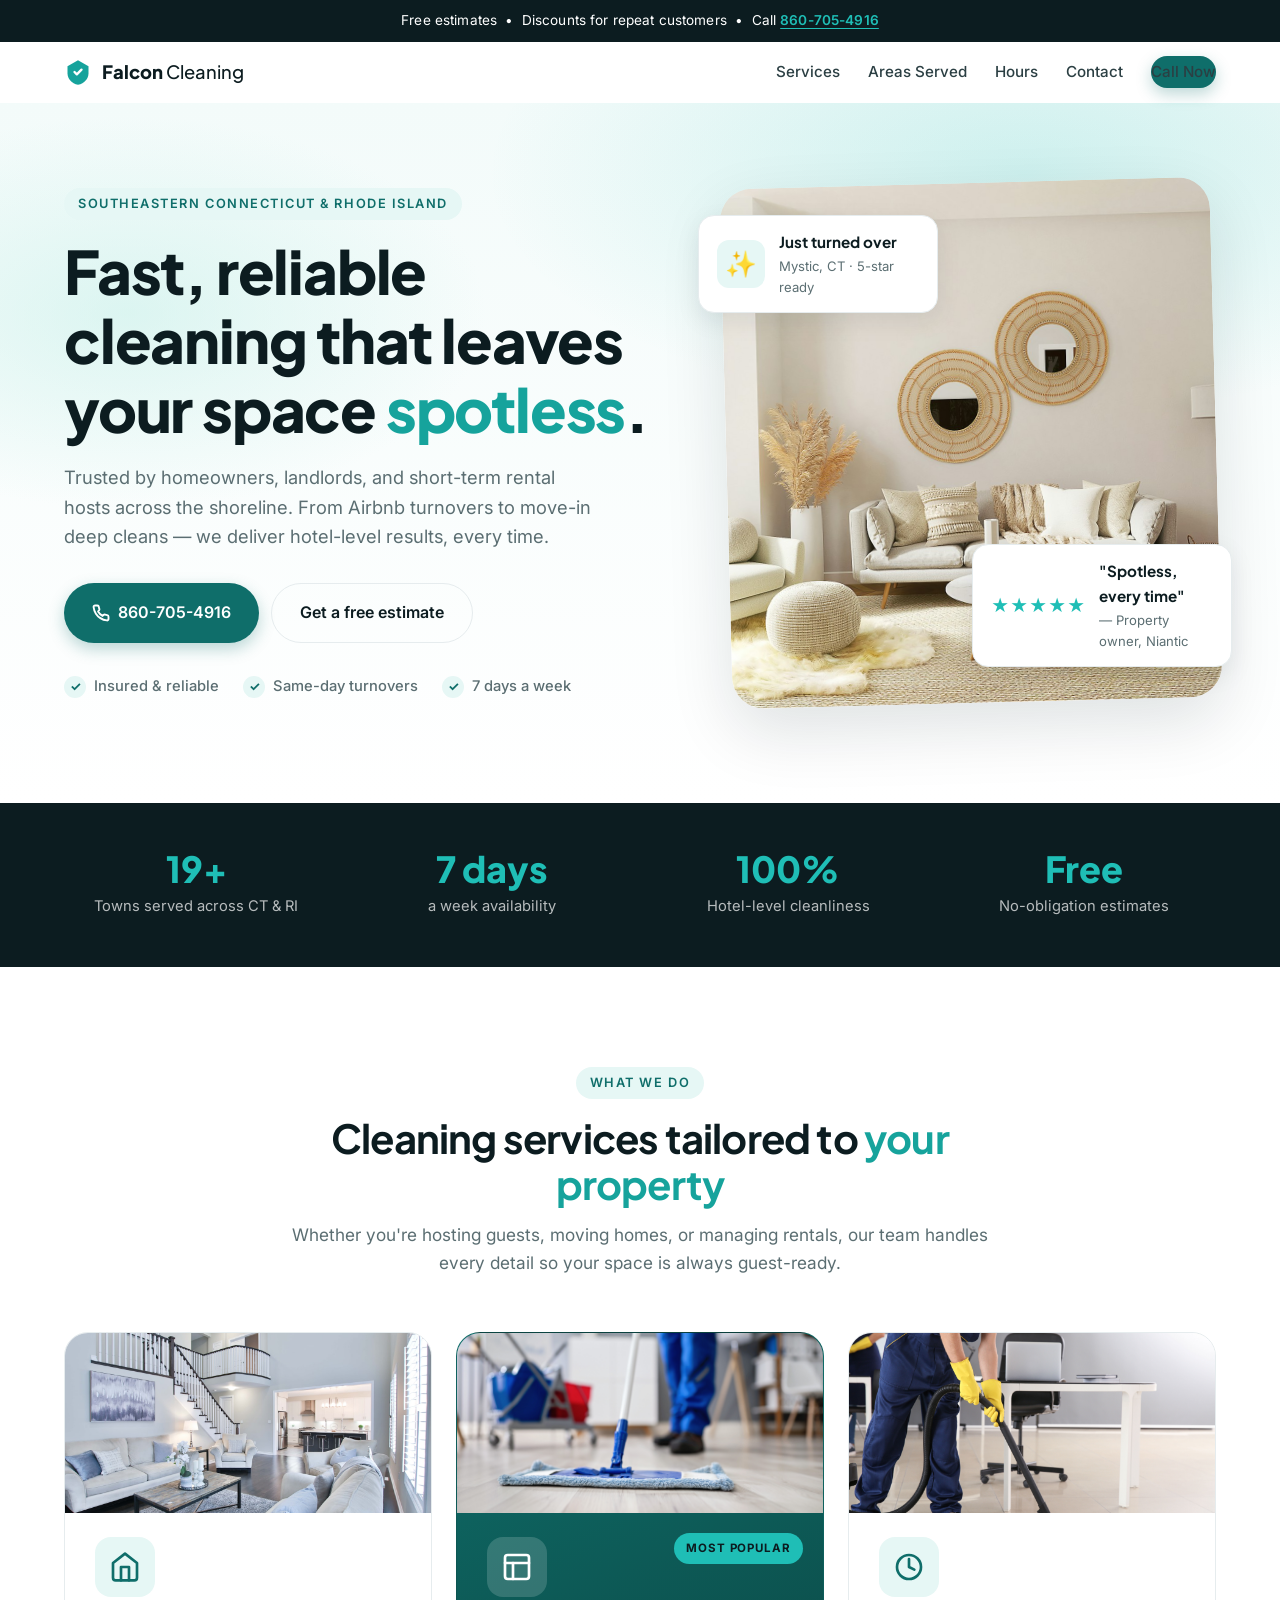
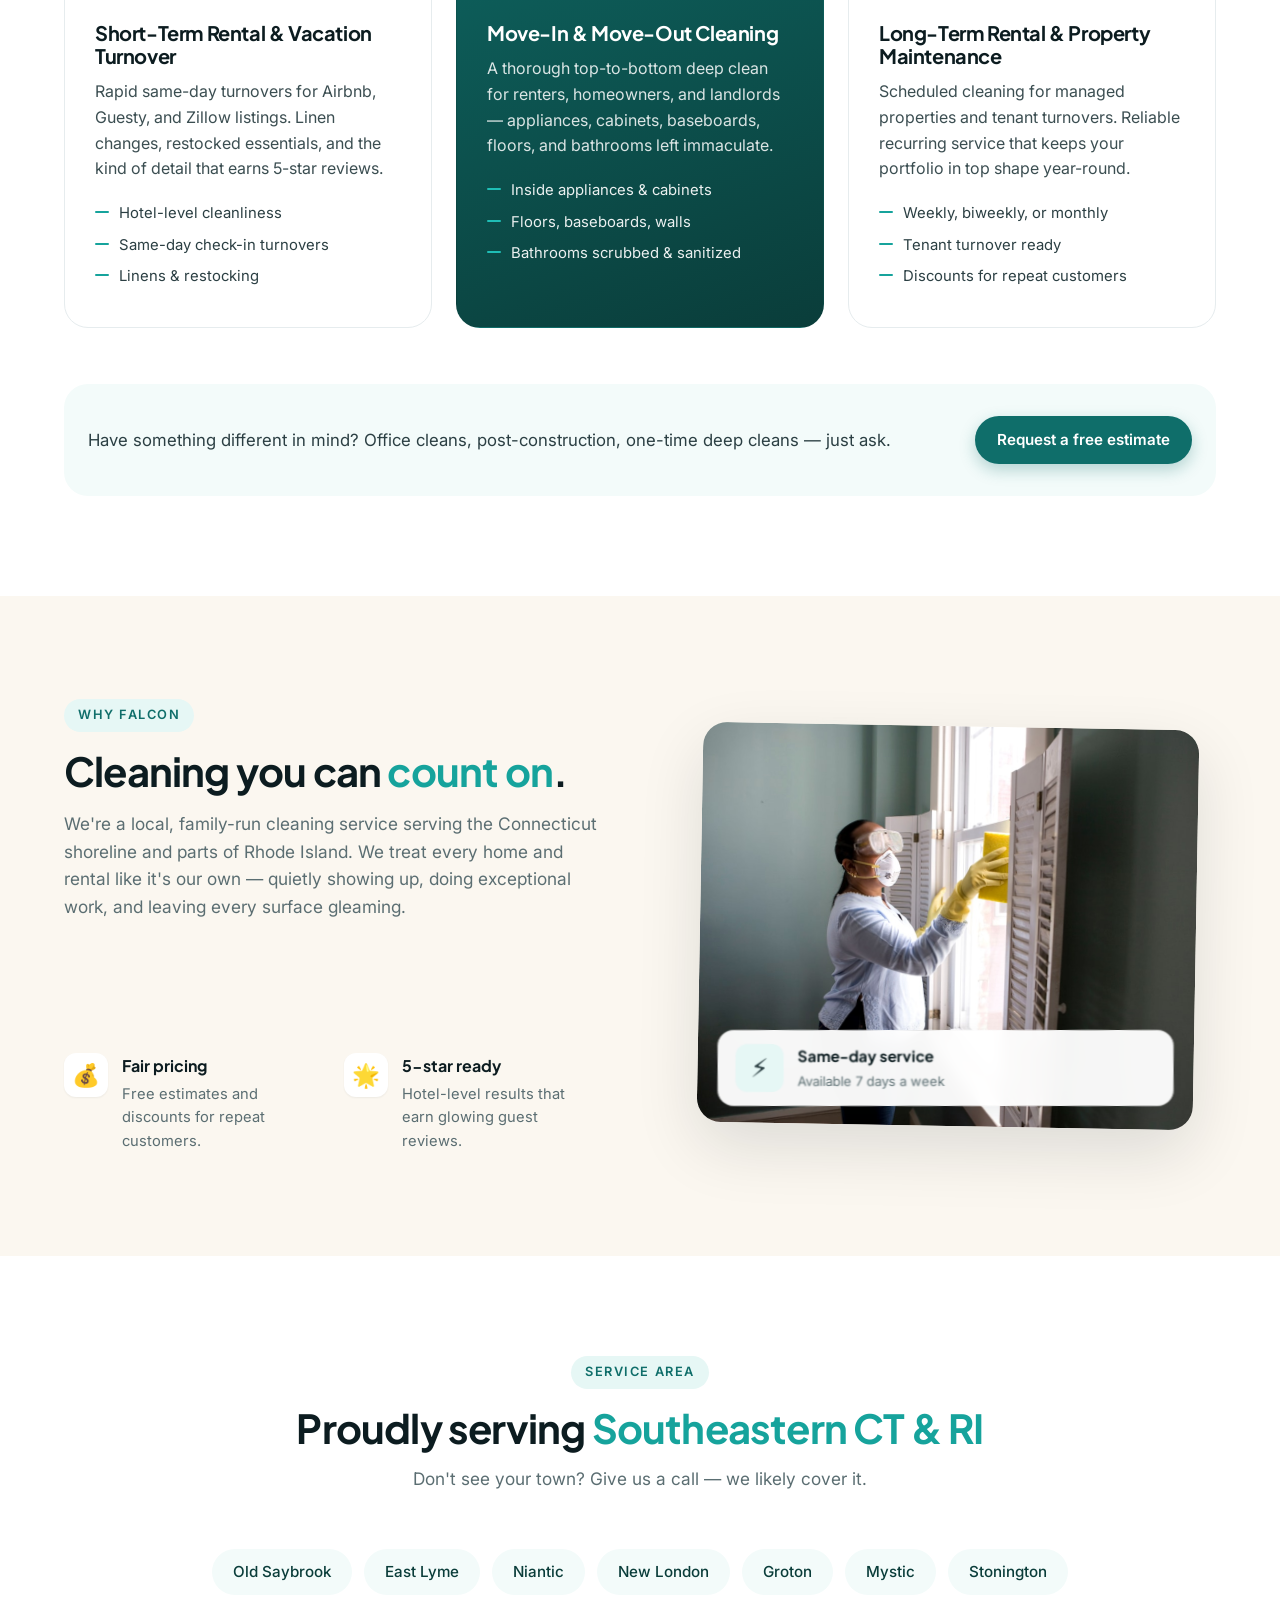
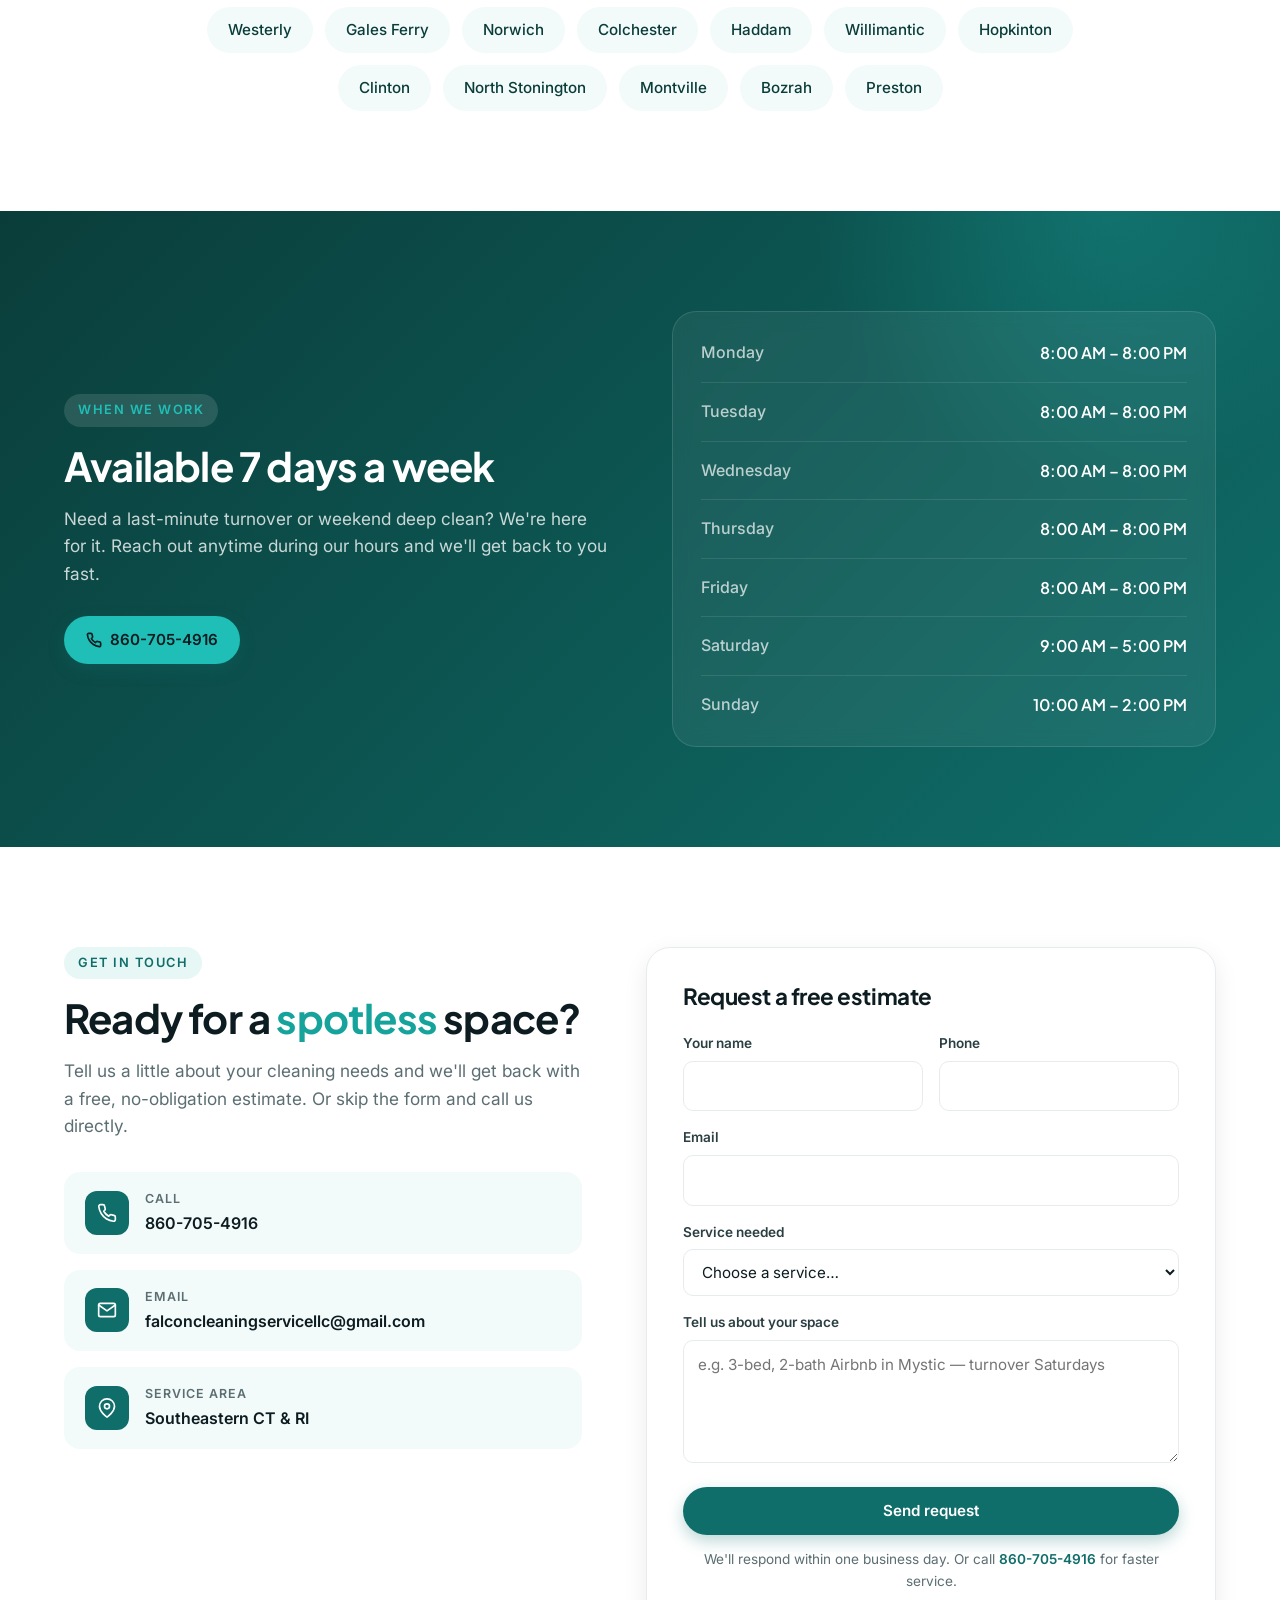
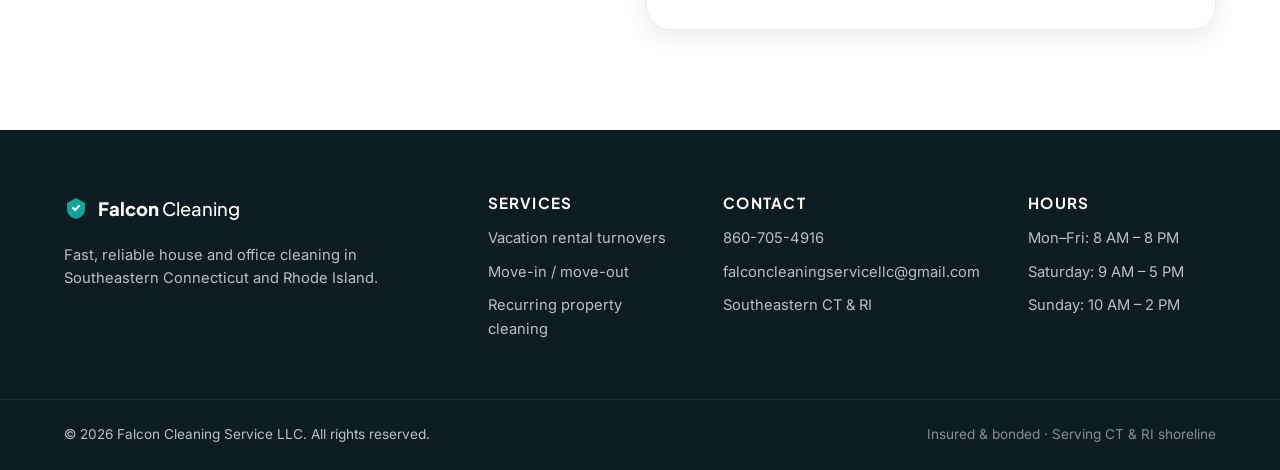
==== index.html @ 6d6711d1 "Initial commit: Falcon Cleaning Service marketing site - Modern responsive design built with HTML/CS" ====
<!DOCTYPE html>
<html lang="en">
<head>
  <meta charset="UTF-8" />
  <meta name="viewport" content="width=device-width, initial-scale=1.0" />
  <title>Falcon Cleaning Service LLC | House & Office Cleaning in Southeastern CT</title>
  <meta name="description" content="Fast, reliable house and office cleaning in Southeastern Connecticut. Specializing in Airbnb turnovers, move-in/out cleaning, and long-term property maintenance. Free estimates. Call 860-705-4916." />
  <link rel="preconnect" href="https://fonts.googleapis.com" />
  <link rel="preconnect" href="https://fonts.gstatic.com" crossorigin />
  <link href="https://fonts.googleapis.com/css2?family=Plus+Jakarta+Sans:wght@400;500;600;700;800&family=Inter:wght@400;500;600&display=swap" rel="stylesheet" />
  <link rel="stylesheet" href="styles.css" />
</head>
<body>
  <!-- Top announcement bar -->
  <div class="announcement">
    <span>Free estimates &nbsp;•&nbsp; Discounts for repeat customers &nbsp;•&nbsp; Call <a href="tel:8607054916">860-705-4916</a></span>
  </div>

  <!-- Header / Nav -->
  <header class="site-header" id="header">
    <div class="container nav-wrap">
      <a href="#home" class="logo" aria-label="Falcon Cleaning Service home">
        <span class="logo-mark" aria-hidden="true">
          <svg width="28" height="28" viewBox="0 0 24 24" fill="none" xmlns="http://www.w3.org/2000/svg">
            <path d="M12 2L3 7v6c0 5 3.5 8.5 9 10 5.5-1.5 9-5 9-10V7l-9-5z" fill="currentColor"/>
            <path d="M9 12l2 2 4-4" stroke="white" stroke-width="2" stroke-linecap="round" stroke-linejoin="round"/>
          </svg>
        </span>
        <span class="logo-text">
          <strong>Falcon</strong> Cleaning
        </span>
      </a>

      <nav class="nav" id="nav">
        <a href="#services">Services</a>
        <a href="#areas">Areas Served</a>
        <a href="#hours">Hours</a>
        <a href="#contact">Contact</a>
        <a href="tel:8607054916" class="btn btn-primary nav-cta">Call Now</a>
      </nav>

      <button class="menu-toggle" id="menuToggle" aria-label="Toggle menu" aria-expanded="false">
        <span></span><span></span><span></span>
      </button>
    </div>
  </header>

  <!-- Hero -->
  <section class="hero" id="home">
    <div class="hero-bg" aria-hidden="true"></div>
    <div class="container hero-inner">
      <div class="hero-text">
        <span class="eyebrow">Southeastern Connecticut &amp; Rhode Island</span>
        <h1>Fast, reliable cleaning that leaves your space <span class="accent">spotless</span>.</h1>
        <p class="lede">
          Trusted by homeowners, landlords, and short-term rental hosts across the shoreline. From Airbnb turnovers to move-in deep cleans — we deliver hotel-level results, every time.
        </p>
        <div class="hero-cta">
          <a href="tel:8607054916" class="btn btn-primary btn-lg">
            <svg width="18" height="18" viewBox="0 0 24 24" fill="none" stroke="currentColor" stroke-width="2.5" stroke-linecap="round" stroke-linejoin="round"><path d="M22 16.92v3a2 2 0 01-2.18 2 19.79 19.79 0 01-8.63-3.07 19.5 19.5 0 01-6-6 19.79 19.79 0 01-3.07-8.67A2 2 0 014.11 2h3a2 2 0 012 1.72 12.84 12.84 0 00.7 2.81 2 2 0 01-.45 2.11L8.09 9.91a16 16 0 006 6l1.27-1.27a2 2 0 012.11-.45 12.84 12.84 0 002.81.7A2 2 0 0122 16.92z"/></svg>
            860-705-4916
          </a>
          <a href="#contact" class="btn btn-ghost btn-lg">Get a free estimate</a>
        </div>

        <ul class="trust-list">
          <li><span class="check" aria-hidden="true">✓</span> Insured &amp; reliable</li>
          <li><span class="check" aria-hidden="true">✓</span> Same-day turnovers</li>
          <li><span class="check" aria-hidden="true">✓</span> 7 days a week</li>
        </ul>
      </div>

      <div class="hero-visual">
        <div class="hero-photo">
          <img src="images/hero-bedroom.jpg" alt="Beautifully clean modern living room" loading="eager" />
        </div>
        <div class="hero-card hero-card-floating">
          <div class="hc-icon">✨</div>
          <div class="hc-text">
            <strong>Just turned over</strong>
            <span>Mystic, CT · 5-star ready</span>
          </div>
        </div>
        <div class="hero-card hero-card-floating-2">
          <div class="hc-stars">★★★★★</div>
          <div class="hc-text">
            <strong>"Spotless, every time"</strong>
            <span>— Property owner, Niantic</span>
          </div>
        </div>
      </div>
    </div>
  </section>

  <!-- Stats / Trust strip -->
  <section class="trust-strip">
    <div class="container trust-grid">
      <div class="trust-item">
        <div class="ti-num">19+</div>
        <div class="ti-label">Towns served across CT &amp; RI</div>
      </div>
      <div class="trust-item">
        <div class="ti-num">7 days</div>
        <div class="ti-label">a week availability</div>
      </div>
      <div class="trust-item">
        <div class="ti-num">100%</div>
        <div class="ti-label">Hotel-level cleanliness</div>
      </div>
      <div class="trust-item">
        <div class="ti-num">Free</div>
        <div class="ti-label">No-obligation estimates</div>
      </div>
    </div>
  </section>

  <!-- Services -->
  <section class="services" id="services">
    <div class="container">
      <div class="section-head">
        <span class="eyebrow">What we do</span>
        <h2>Cleaning services tailored to <span class="accent">your property</span></h2>
        <p>Whether you're hosting guests, moving homes, or managing rentals, our team handles every detail so your space is always guest-ready.</p>
      </div>

      <div class="services-grid">
        <article class="service-card">
          <div class="service-photo">
            <img src="images/clean-kitchen.jpg" alt="Spotless living area ready for guests" loading="lazy" />
          </div>
          <div class="service-icon">
            <svg width="32" height="32" viewBox="0 0 24 24" fill="none" stroke="currentColor" stroke-width="2" stroke-linecap="round" stroke-linejoin="round"><path d="M3 9l9-7 9 7v11a2 2 0 01-2 2H5a2 2 0 01-2-2z"/><polyline points="9 22 9 12 15 12 15 22"/></svg>
          </div>
          <h3>Short-Term Rental &amp; Vacation Turnover</h3>
          <p>Rapid same-day turnovers for Airbnb, Guesty, and Zillow listings. Linen changes, restocked essentials, and the kind of detail that earns 5-star reviews.</p>
          <ul class="service-points">
            <li>Hotel-level cleanliness</li>
            <li>Same-day check-in turnovers</li>
            <li>Linens &amp; restocking</li>
          </ul>
        </article>

        <article class="service-card featured">
          <div class="service-photo">
            <img src="images/her-photo-1.jpg" alt="Floor being mopped to a shine" loading="lazy" />
          </div>
          <div class="badge">Most popular</div>
          <div class="service-icon">
            <svg width="32" height="32" viewBox="0 0 24 24" fill="none" stroke="currentColor" stroke-width="2" stroke-linecap="round" stroke-linejoin="round"><rect x="3" y="3" width="18" height="18" rx="2" ry="2"/><line x1="3" y1="9" x2="21" y2="9"/><line x1="9" y1="21" x2="9" y2="9"/></svg>
          </div>
          <h3>Move-In &amp; Move-Out Cleaning</h3>
          <p>A thorough top-to-bottom deep clean for renters, homeowners, and landlords — appliances, cabinets, baseboards, floors, and bathrooms left immaculate.</p>
          <ul class="service-points">
            <li>Inside appliances &amp; cabinets</li>
            <li>Floors, baseboards, walls</li>
            <li>Bathrooms scrubbed &amp; sanitized</li>
          </ul>
        </article>

        <article class="service-card">
          <div class="service-photo">
            <img src="images/cleaning-stock.jpg" alt="Office vacuuming in progress" loading="lazy" />
          </div>
          <div class="service-icon">
            <svg width="32" height="32" viewBox="0 0 24 24" fill="none" stroke="currentColor" stroke-width="2" stroke-linecap="round" stroke-linejoin="round"><path d="M21 12a9 9 0 11-18 0 9 9 0 0118 0z"/><polyline points="12 6 12 12 16 14"/></svg>
          </div>
          <h3>Long-Term Rental &amp; Property Maintenance</h3>
          <p>Scheduled cleaning for managed properties and tenant turnovers. Reliable recurring service that keeps your portfolio in top shape year-round.</p>
          <ul class="service-points">
            <li>Weekly, biweekly, or monthly</li>
            <li>Tenant turnover ready</li>
            <li>Discounts for repeat customers</li>
          </ul>
        </article>
      </div>

      <div class="services-cta">
        <p>Have something different in mind? Office cleans, post-construction, one-time deep cleans — just ask.</p>
        <a href="#contact" class="btn btn-primary">Request a free estimate</a>
      </div>
    </div>
  </section>

  <!-- Why us -->
  <section class="why">
    <div class="container why-grid">
      <div class="why-text">
        <span class="eyebrow">Why Falcon</span>
        <h2>Cleaning you can <span class="accent">count on</span>.</h2>
        <p>We're a local, family-run cleaning service serving the Connecticut shoreline and parts of Rhode Island. We treat every home and rental like it's our own — quietly showing up, doing exceptional work, and leaving every surface gleaming.</p>

        <div class="why-features">
          <div class="why-feature">
            <div class="wf-icon">⚡</div>
            <div>
              <strong>Fast turnarounds</strong>
              <p>Same-day service available for vacation rentals.</p>
            </div>
          </div>
          <div class="why-feature">
            <div class="wf-icon">🛡️</div>
            <div>
              <strong>Trusted &amp; reliable</strong>
              <p>Insured, vetted, and consistent — every visit.</p>
            </div>
          </div>
          <div class="why-feature">
            <div class="wf-icon">💰</div>
            <div>
              <strong>Fair pricing</strong>
              <p>Free estimates and discounts for repeat customers.</p>
            </div>
          </div>
          <div class="why-feature">
            <div class="wf-icon">🌟</div>
            <div>
              <strong>5-star ready</strong>
              <p>Hotel-level results that earn glowing guest reviews.</p>
            </div>
          </div>
        </div>
      </div>

      <div class="why-visual">
        <div class="visual-shape shape-1" aria-hidden="true"></div>
        <div class="visual-shape shape-2" aria-hidden="true"></div>
        <div class="why-photo">
          <img src="images/cleaning-supplies.jpg" alt="Falcon Cleaning team member at work" loading="lazy" />
          <div class="photo-badge">
            <div class="pb-icon">⚡</div>
            <div class="pb-text">
              <strong>Same-day service</strong>
              <span>Available 7 days a week</span>
            </div>
          </div>
        </div>
      </div>
    </div>
  </section>

  <!-- Areas Served -->
  <section class="areas" id="areas">
    <div class="container">
      <div class="section-head">
        <span class="eyebrow">Service area</span>
        <h2>Proudly serving <span class="accent">Southeastern CT &amp; RI</span></h2>
        <p>Don't see your town? Give us a call — we likely cover it.</p>
      </div>

      <div class="towns-grid">
        <span class="town">Old Saybrook</span>
        <span class="town">East Lyme</span>
        <span class="town">Niantic</span>
        <span class="town">New London</span>
        <span class="town">Groton</span>
        <span class="town">Mystic</span>
        <span class="town">Stonington</span>
        <span class="town">Westerly</span>
        <span class="town">Gales Ferry</span>
        <span class="town">Norwich</span>
        <span class="town">Colchester</span>
        <span class="town">Haddam</span>
        <span class="town">Willimantic</span>
        <span class="town">Hopkinton</span>
        <span class="town">Clinton</span>
        <span class="town">North Stonington</span>
        <span class="town">Montville</span>
        <span class="town">Bozrah</span>
        <span class="town">Preston</span>
      </div>
    </div>
  </section>

  <!-- Hours -->
  <section class="hours-section" id="hours">
    <div class="container hours-grid">
      <div class="hours-text">
        <span class="eyebrow">When we work</span>
        <h2>Available 7 days a week</h2>
        <p>Need a last-minute turnover or weekend deep clean? We're here for it. Reach out anytime during our hours and we'll get back to you fast.</p>
        <a href="tel:8607054916" class="btn btn-primary">
          <svg width="16" height="16" viewBox="0 0 24 24" fill="none" stroke="currentColor" stroke-width="2.5" stroke-linecap="round" stroke-linejoin="round"><path d="M22 16.92v3a2 2 0 01-2.18 2 19.79 19.79 0 01-8.63-3.07 19.5 19.5 0 01-6-6 19.79 19.79 0 01-3.07-8.67A2 2 0 014.11 2h3a2 2 0 012 1.72 12.84 12.84 0 00.7 2.81 2 2 0 01-.45 2.11L8.09 9.91a16 16 0 006 6l1.27-1.27a2 2 0 012.11-.45 12.84 12.84 0 002.81.7A2 2 0 0122 16.92z"/></svg>
          860-705-4916
        </a>
      </div>

      <div class="hours-card">
        <div class="hours-row"><span>Monday</span><span>8:00 AM – 8:00 PM</span></div>
        <div class="hours-row"><span>Tuesday</span><span>8:00 AM – 8:00 PM</span></div>
        <div class="hours-row"><span>Wednesday</span><span>8:00 AM – 8:00 PM</span></div>
        <div class="hours-row"><span>Thursday</span><span>8:00 AM – 8:00 PM</span></div>
        <div class="hours-row"><span>Friday</span><span>8:00 AM – 8:00 PM</span></div>
        <div class="hours-row"><span>Saturday</span><span>9:00 AM – 5:00 PM</span></div>
        <div class="hours-row"><span>Sunday</span><span>10:00 AM – 2:00 PM</span></div>
      </div>
    </div>
  </section>

  <!-- Contact / CTA -->
  <section class="contact" id="contact">
    <div class="container contact-grid">
      <div class="contact-text">
        <span class="eyebrow">Get in touch</span>
        <h2>Ready for a <span class="accent">spotless</span> space?</h2>
        <p>Tell us a little about your cleaning needs and we'll get back with a free, no-obligation estimate. Or skip the form and call us directly.</p>

        <div class="contact-methods">
          <a href="tel:8607054916" class="contact-method">
            <div class="cm-icon">
              <svg width="20" height="20" viewBox="0 0 24 24" fill="none" stroke="currentColor" stroke-width="2" stroke-linecap="round" stroke-linejoin="round"><path d="M22 16.92v3a2 2 0 01-2.18 2 19.79 19.79 0 01-8.63-3.07 19.5 19.5 0 01-6-6 19.79 19.79 0 01-3.07-8.67A2 2 0 014.11 2h3a2 2 0 012 1.72 12.84 12.84 0 00.7 2.81 2 2 0 01-.45 2.11L8.09 9.91a16 16 0 006 6l1.27-1.27a2 2 0 012.11-.45 12.84 12.84 0 002.81.7A2 2 0 0122 16.92z"/></svg>
            </div>
            <div>
              <span class="cm-label">Call</span>
              <strong>860-705-4916</strong>
            </div>
          </a>
          <a href="mailto:falconcleaningservicellc@gmail.com" class="contact-method">
            <div class="cm-icon">
              <svg width="20" height="20" viewBox="0 0 24 24" fill="none" stroke="currentColor" stroke-width="2" stroke-linecap="round" stroke-linejoin="round"><path d="M4 4h16c1.1 0 2 .9 2 2v12c0 1.1-.9 2-2 2H4c-1.1 0-2-.9-2-2V6c0-1.1.9-2 2-2z"/><polyline points="22,6 12,13 2,6"/></svg>
            </div>
            <div>
              <span class="cm-label">Email</span>
              <strong>falconcleaningservicellc@gmail.com</strong>
            </div>
          </a>
          <div class="contact-method">
            <div class="cm-icon">
              <svg width="20" height="20" viewBox="0 0 24 24" fill="none" stroke="currentColor" stroke-width="2" stroke-linecap="round" stroke-linejoin="round"><path d="M21 10c0 7-9 13-9 13s-9-6-9-13a9 9 0 0118 0z"/><circle cx="12" cy="10" r="3"/></svg>
            </div>
            <div>
              <span class="cm-label">Service area</span>
              <strong>Southeastern CT &amp; RI</strong>
            </div>
          </div>
        </div>
      </div>

      <form class="contact-form" id="contactForm" novalidate>
        <h3>Request a free estimate</h3>

        <div class="form-row">
          <div class="form-field">
            <label for="name">Your name</label>
            <input type="text" id="name" name="name" required autocomplete="name" />
          </div>
          <div class="form-field">
            <label for="phone">Phone</label>
            <input type="tel" id="phone" name="phone" autocomplete="tel" />
          </div>
        </div>

        <div class="form-field">
          <label for="email">Email</label>
          <input type="email" id="email" name="email" required autocomplete="email" />
        </div>

        <div class="form-field">
          <label for="service">Service needed</label>
          <select id="service" name="service">
            <option value="">Choose a service…</option>
            <option>Short-term rental / Airbnb turnover</option>
            <option>Move-in / move-out cleaning</option>
            <option>Long-term / recurring cleaning</option>
            <option>Office cleaning</option>
            <option>Other / not sure</option>
          </select>
        </div>

        <div class="form-field">
          <label for="message">Tell us about your space</label>
          <textarea id="message" name="message" rows="4" placeholder="e.g. 3-bed, 2-bath Airbnb in Mystic — turnover Saturdays"></textarea>
        </div>

        <button type="submit" class="btn btn-primary btn-block">Send request</button>
        <p class="form-note">We'll respond within one business day. Or call <a href="tel:8607054916">860-705-4916</a> for faster service.</p>

        <div class="form-success" id="formSuccess" hidden>
          <strong>Thanks!</strong> Your request has been prepared in your email — please send it to complete. We'll be in touch shortly.
        </div>
      </form>
    </div>
  </section>

  <!-- Footer -->
  <footer class="footer">
    <div class="container footer-grid">
      <div class="footer-brand">
        <div class="logo">
          <span class="logo-mark" aria-hidden="true">
            <svg width="24" height="24" viewBox="0 0 24 24" fill="none" xmlns="http://www.w3.org/2000/svg">
              <path d="M12 2L3 7v6c0 5 3.5 8.5 9 10 5.5-1.5 9-5 9-10V7l-9-5z" fill="currentColor"/>
              <path d="M9 12l2 2 4-4" stroke="white" stroke-width="2" stroke-linecap="round" stroke-linejoin="round"/>
            </svg>
          </span>
          <span class="logo-text"><strong>Falcon</strong> Cleaning</span>
        </div>
        <p>Fast, reliable house and office cleaning in Southeastern Connecticut and Rhode Island.</p>
      </div>

      <div class="footer-col">
        <h4>Services</h4>
        <ul>
          <li><a href="#services">Vacation rental turnovers</a></li>
          <li><a href="#services">Move-in / move-out</a></li>
          <li><a href="#services">Recurring property cleaning</a></li>
        </ul>
      </div>

      <div class="footer-col">
        <h4>Contact</h4>
        <ul>
          <li><a href="tel:8607054916">860-705-4916</a></li>
          <li><a href="mailto:falconcleaningservicellc@gmail.com">falconcleaningservicellc@gmail.com</a></li>
          <li>Southeastern CT &amp; RI</li>
        </ul>
      </div>

      <div class="footer-col">
        <h4>Hours</h4>
        <ul>
          <li>Mon–Fri: 8 AM – 8 PM</li>
          <li>Saturday: 9 AM – 5 PM</li>
          <li>Sunday: 10 AM – 2 PM</li>
        </ul>
      </div>
    </div>

    <div class="footer-bottom">
      <div class="container footer-bottom-inner">
        <p>&copy; <span id="year">2026</span> Falcon Cleaning Service LLC. All rights reserved.</p>
        <p class="legal">Insured &amp; bonded · Serving CT &amp; RI shoreline</p>
      </div>
    </div>
  </footer>

  <script src="script.js"></script>
</body>
</html>
---- styles.css ----
/* =========================================================
   Falcon Cleaning Service — Modern, fresh design
   Color palette: deep teal + soft mint + warm cream
   ========================================================= */

:root {
  --teal-900: #0a3d3a;
  --teal-700: #0f6e6a;
  --teal-600: #16a39c;
  --teal-500: #1fbeb6;
  --teal-100: #e6f7f5;
  --teal-50:  #f3fbfa;

  --mint:     #c5efe8;
  --cream:    #fbf7f0;
  --sand:     #f5ede0;

  --ink-900:  #0c1c20;
  --ink-700:  #2b3f43;
  --ink-500:  #5b6e72;
  --ink-300:  #93a4a7;
  --ink-100:  #e6ecee;

  --white:    #ffffff;
  --shadow-sm: 0 1px 2px rgba(12, 28, 32, 0.06);
  --shadow-md: 0 8px 24px rgba(12, 28, 32, 0.08);
  --shadow-lg: 0 24px 64px rgba(12, 28, 32, 0.12);

  --radius-sm: 10px;
  --radius:    16px;
  --radius-lg: 24px;
  --radius-xl: 32px;

  --container: 1200px;

  --font-display: 'Plus Jakarta Sans', system-ui, -apple-system, sans-serif;
  --font-body:    'Inter', system-ui, -apple-system, sans-serif;
}

/* Reset */
*, *::before, *::after { box-sizing: border-box; }
* { margin: 0; }
html { scroll-behavior: smooth; }
body {
  font-family: var(--font-body);
  font-size: 16px;
  line-height: 1.6;
  color: var(--ink-700);
  background: var(--white);
  -webkit-font-smoothing: antialiased;
  -moz-osx-font-smoothing: grayscale;
}
img, svg { display: block; max-width: 100%; }
a { color: inherit; text-decoration: none; }
ul { list-style: none; padding: 0; }
button { font: inherit; cursor: pointer; border: none; background: none; }
input, select, textarea { font: inherit; }

/* Container */
.container {
  width: 100%;
  max-width: var(--container);
  margin: 0 auto;
  padding: 0 24px;
}

/* Headings */
h1, h2, h3, h4 {
  font-family: var(--font-display);
  color: var(--ink-900);
  line-height: 1.15;
  letter-spacing: -0.02em;
}
h1 { font-size: clamp(2.25rem, 5vw, 3.75rem); font-weight: 800; }
h2 { font-size: clamp(1.75rem, 3.5vw, 2.5rem); font-weight: 700; }
h3 { font-size: 1.25rem; font-weight: 700; }
h4 { font-size: 0.95rem; font-weight: 700; text-transform: uppercase; letter-spacing: 0.08em; }

.accent { color: var(--teal-600); }
.eyebrow {
  display: inline-block;
  font-size: 0.8rem;
  font-weight: 600;
  letter-spacing: 0.12em;
  text-transform: uppercase;
  color: var(--teal-700);
  background: var(--teal-100);
  padding: 6px 14px;
  border-radius: 999px;
  margin-bottom: 16px;
}

/* Buttons */
.btn {
  display: inline-flex;
  align-items: center;
  justify-content: center;
  gap: 8px;
  padding: 12px 22px;
  border-radius: 999px;
  font-weight: 600;
  font-size: 0.95rem;
  transition: transform 0.15s ease, box-shadow 0.2s ease, background 0.2s ease, color 0.2s ease;
  white-space: nowrap;
  cursor: pointer;
}
.btn-primary {
  background: var(--teal-700);
  color: var(--white);
  box-shadow: 0 6px 16px rgba(15, 110, 106, 0.28);
}
.btn-primary:hover { background: var(--teal-900); transform: translateY(-1px); box-shadow: 0 10px 22px rgba(15, 110, 106, 0.34); }
.btn-ghost {
  background: transparent;
  color: var(--ink-900);
  border: 1.5px solid var(--ink-100);
}
.btn-ghost:hover { background: var(--ink-900); color: var(--white); border-color: var(--ink-900); }
.btn-lg { padding: 16px 28px; font-size: 1rem; }
.btn-block { width: 100%; }

/* Announcement bar */
.announcement {
  background: var(--ink-900);
  color: var(--white);
  text-align: center;
  font-size: 0.85rem;
  padding: 10px 16px;
  letter-spacing: 0.01em;
}
.announcement a {
  color: var(--teal-500);
  font-weight: 600;
  text-decoration: underline;
  text-underline-offset: 3px;
}

/* Header */
.site-header {
  position: sticky;
  top: 0;
  z-index: 100;
  background: rgba(255, 255, 255, 0.92);
  backdrop-filter: saturate(180%) blur(16px);
  -webkit-backdrop-filter: saturate(180%) blur(16px);
  border-bottom: 1px solid transparent;
  transition: border-color 0.2s ease, box-shadow 0.2s ease;
}
.site-header.scrolled {
  border-bottom-color: var(--ink-100);
  box-shadow: var(--shadow-sm);
}
.nav-wrap {
  display: flex;
  align-items: center;
  justify-content: space-between;
  padding-top: 14px;
  padding-bottom: 14px;
  gap: 24px;
}
.logo {
  display: inline-flex;
  align-items: center;
  gap: 10px;
  color: var(--teal-700);
  font-family: var(--font-display);
  font-size: 1.15rem;
}
.logo-text { color: var(--ink-900); font-weight: 500; }
.logo-text strong { font-weight: 800; color: var(--ink-900); }
.logo-mark {
  display: inline-flex;
  align-items: center;
  justify-content: center;
  color: var(--teal-600);
}

.nav {
  display: flex;
  align-items: center;
  gap: 28px;
}
.nav a {
  color: var(--ink-700);
  font-weight: 500;
  font-size: 0.95rem;
  position: relative;
  padding: 4px 0;
  transition: color 0.15s ease;
}
.nav a:not(.btn):hover { color: var(--teal-700); }
.nav a:not(.btn)::after {
  content: '';
  position: absolute;
  left: 0; right: 0; bottom: -2px;
  height: 2px;
  background: var(--teal-600);
  transform: scaleX(0);
  transform-origin: center;
  transition: transform 0.2s ease;
}
.nav a:not(.btn):hover::after { transform: scaleX(1); }
.nav-cta { padding: 10px 18px; font-size: 0.9rem; }

.menu-toggle {
  display: none;
  flex-direction: column;
  justify-content: space-around;
  width: 28px;
  height: 24px;
  padding: 0;
}
.menu-toggle span {
  display: block;
  height: 2.5px;
  width: 100%;
  background: var(--ink-900);
  border-radius: 2px;
  transition: transform 0.25s ease, opacity 0.2s ease;
}
.menu-toggle.open span:nth-child(1) { transform: translateY(8px) rotate(45deg); }
.menu-toggle.open span:nth-child(2) { opacity: 0; }
.menu-toggle.open span:nth-child(3) { transform: translateY(-8px) rotate(-45deg); }

/* Hero */
.hero {
  position: relative;
  padding: 80px 0 100px;
  overflow: hidden;
  background: linear-gradient(180deg, var(--teal-50) 0%, var(--white) 100%);
}
.hero-bg {
  position: absolute;
  inset: 0;
  pointer-events: none;
  background:
    radial-gradient(60% 50% at 80% 10%, rgba(31, 190, 182, 0.18) 0%, transparent 70%),
    radial-gradient(40% 40% at 10% 30%, rgba(197, 239, 232, 0.55) 0%, transparent 70%);
}
.hero-inner {
  display: grid;
  grid-template-columns: 1.1fr 0.9fr;
  gap: 64px;
  align-items: center;
  position: relative;
}
.hero-text { max-width: 600px; }
.hero h1 {
  margin-bottom: 20px;
}
.lede {
  font-size: 1.15rem;
  color: var(--ink-500);
  margin-bottom: 32px;
  max-width: 540px;
}
.hero-cta {
  display: flex;
  flex-wrap: wrap;
  gap: 12px;
  margin-bottom: 32px;
}
.trust-list {
  display: flex;
  flex-wrap: wrap;
  gap: 24px;
  font-size: 0.92rem;
  color: var(--ink-500);
  font-weight: 500;
}
.trust-list li { display: inline-flex; align-items: center; gap: 8px; }
.check {
  display: inline-flex;
  align-items: center;
  justify-content: center;
  width: 22px; height: 22px;
  border-radius: 50%;
  background: var(--teal-100);
  color: var(--teal-700);
  font-size: 0.8rem;
  font-weight: 700;
}

/* Hero photo + floating cards */
.hero-visual {
  position: relative;
  height: 520px;
}
.hero-photo {
  position: absolute;
  inset: 0;
  border-radius: var(--radius-xl);
  overflow: hidden;
  box-shadow: var(--shadow-lg);
  transform: rotate(-1.5deg);
}
.hero-photo img {
  width: 100%;
  height: 100%;
  object-fit: cover;
  display: block;
}
.hero-card {
  display: flex;
  align-items: center;
  gap: 14px;
  background: var(--white);
  padding: 14px 18px;
  border-radius: var(--radius);
  box-shadow: var(--shadow-md);
  border: 1px solid var(--ink-100);
}
.hero-card .hc-icon {
  font-size: 1.6rem;
  width: 48px; height: 48px;
  display: inline-flex;
  align-items: center;
  justify-content: center;
  background: var(--teal-100);
  border-radius: 12px;
  flex-shrink: 0;
}
.hc-text { display: flex; flex-direction: column; gap: 2px; }
.hc-text strong { color: var(--ink-900); font-family: var(--font-display); font-weight: 700; font-size: 0.95rem; }
.hc-text span { color: var(--ink-500); font-size: 0.82rem; }
.hc-stars {
  font-size: 1.1rem;
  color: var(--teal-500);
  letter-spacing: 0.05em;
  flex-shrink: 0;
}

.hero-card-floating {
  position: absolute;
  top: 32px;
  left: -28px;
  width: 240px;
  animation: float 6s ease-in-out infinite;
}
.hero-card-floating-2 {
  position: absolute;
  bottom: 36px;
  right: -16px;
  width: 260px;
  animation: float 7s ease-in-out infinite reverse;
}

@keyframes float {
  0%, 100% { transform: translateY(0); }
  50% { transform: translateY(-8px); }
}

/* Trust strip */
.trust-strip {
  background: var(--ink-900);
  color: var(--white);
  padding: 48px 0;
}
.trust-grid {
  display: grid;
  grid-template-columns: repeat(4, 1fr);
  gap: 32px;
  text-align: center;
}
.trust-item .ti-num {
  font-family: var(--font-display);
  font-size: 2.25rem;
  font-weight: 800;
  color: var(--teal-500);
  line-height: 1;
  margin-bottom: 8px;
}
.trust-item .ti-label { color: rgba(255, 255, 255, 0.7); font-size: 0.92rem; }

/* Section heads */
.section-head {
  text-align: center;
  max-width: 720px;
  margin: 0 auto 56px;
}
.section-head p { color: var(--ink-500); font-size: 1.08rem; margin-top: 14px; }

/* Services */
.services {
  padding: 100px 0;
  background: var(--white);
}
.services-grid {
  display: grid;
  grid-template-columns: repeat(3, 1fr);
  gap: 24px;
  margin-bottom: 56px;
}
.service-card {
  position: relative;
  background: var(--white);
  padding: 0 0 30px;
  border-radius: var(--radius-lg);
  border: 1.5px solid var(--ink-100);
  overflow: hidden;
  transition: transform 0.25s ease, box-shadow 0.25s ease, border-color 0.25s ease;
}
.service-card > .service-icon,
.service-card > h3,
.service-card > p,
.service-card > .service-points { margin-left: 30px; margin-right: 30px; }
.service-card:hover {
  transform: translateY(-6px);
  box-shadow: var(--shadow-lg);
  border-color: transparent;
}
.service-photo {
  position: relative;
  height: 180px;
  overflow: hidden;
  margin-bottom: 24px;
}
.service-photo img {
  width: 100%;
  height: 100%;
  object-fit: cover;
  display: block;
  transition: transform 0.4s ease;
}
.service-card:hover .service-photo img {
  transform: scale(1.05);
}
.service-card.featured {
  background: linear-gradient(160deg, var(--teal-700) 0%, var(--teal-900) 100%);
  color: rgba(255, 255, 255, 0.92);
  border-color: transparent;
}
.service-card.featured h3 { color: var(--white); }
.service-card.featured .badge { top: 200px; }
.service-card.featured .service-icon {
  background: rgba(255, 255, 255, 0.16);
  color: var(--white);
}
.service-card.featured .service-points li::before { background: var(--teal-500); }
.badge {
  position: absolute;
  top: 20px; right: 20px;
  background: var(--teal-500);
  color: var(--ink-900);
  font-size: 0.72rem;
  font-weight: 700;
  text-transform: uppercase;
  letter-spacing: 0.08em;
  padding: 6px 12px;
  border-radius: 999px;
}
.service-icon {
  width: 60px; height: 60px;
  border-radius: 16px;
  background: var(--teal-100);
  color: var(--teal-700);
  display: inline-flex;
  align-items: center;
  justify-content: center;
  margin-bottom: 24px;
}
.service-card h3 { margin-bottom: 12px; }
.service-card p { margin-bottom: 20px; opacity: 0.92; }
.service-points li {
  position: relative;
  padding-left: 24px;
  margin-bottom: 8px;
  font-size: 0.93rem;
}
.service-points li::before {
  content: '';
  position: absolute;
  left: 0; top: 9px;
  width: 14px; height: 2px;
  background: var(--teal-600);
  border-radius: 2px;
}

.services-cta {
  text-align: center;
  background: var(--teal-50);
  padding: 32px 24px;
  border-radius: var(--radius-lg);
  display: flex;
  align-items: center;
  justify-content: space-between;
  gap: 24px;
  flex-wrap: wrap;
}
.services-cta p { font-size: 1.05rem; color: var(--ink-700); margin: 0; flex: 1; min-width: 280px; text-align: left; }

/* Why us */
.why {
  padding: 100px 0;
  background: var(--cream);
}
.why-grid {
  display: grid;
  grid-template-columns: 1fr 1fr;
  gap: 80px;
  align-items: center;
}
.why-text h2 { margin-bottom: 16px; }
.why-text > p { font-size: 1.08rem; color: var(--ink-500); margin-bottom: 32px; }
.why-features {
  display: grid;
  grid-template-columns: 1fr 1fr;
  gap: 24px;
}
.why-feature {
  display: flex;
  gap: 14px;
  align-items: flex-start;
}
.wf-icon {
  font-size: 1.4rem;
  flex-shrink: 0;
  width: 44px; height: 44px;
  display: inline-flex;
  align-items: center;
  justify-content: center;
  background: var(--white);
  border-radius: 12px;
  box-shadow: var(--shadow-sm);
}
.why-feature strong {
  display: block;
  color: var(--ink-900);
  font-family: var(--font-display);
  font-weight: 700;
  margin-bottom: 4px;
}
.why-feature p { font-size: 0.92rem; color: var(--ink-500); margin: 0; }

.why-visual {
  position: relative;
  height: 460px;
}
.visual-shape {
  position: absolute;
  border-radius: 50%;
  filter: blur(2px);
  opacity: 0.7;
}
.shape-1 {
  width: 280px; height: 280px;
  background: radial-gradient(circle, var(--mint) 0%, transparent 70%);
  top: 20px; left: 20px;
}
.shape-2 {
  width: 220px; height: 220px;
  background: radial-gradient(circle, rgba(31, 190, 182, 0.4) 0%, transparent 70%);
  bottom: 40px; right: 40px;
}
.why-photo {
  position: relative;
  z-index: 2;
  border-radius: var(--radius-lg);
  overflow: hidden;
  box-shadow: var(--shadow-lg);
  margin: 30px 20px;
  height: 400px;
  transform: rotate(1deg);
}
.why-photo img {
  width: 100%;
  height: 100%;
  object-fit: cover;
  display: block;
}
.photo-badge {
  position: absolute;
  bottom: 20px;
  left: 20px;
  right: 20px;
  display: flex;
  align-items: center;
  gap: 14px;
  background: rgba(255, 255, 255, 0.96);
  backdrop-filter: blur(8px);
  padding: 14px 18px;
  border-radius: var(--radius);
  box-shadow: var(--shadow-md);
  transform: rotate(-1deg);
}
.pb-icon {
  font-size: 1.6rem;
  width: 48px; height: 48px;
  display: inline-flex;
  align-items: center;
  justify-content: center;
  background: var(--teal-100);
  border-radius: 12px;
  flex-shrink: 0;
}
.pb-text { display: flex; flex-direction: column; gap: 2px; }
.pb-text strong { color: var(--ink-900); font-family: var(--font-display); font-weight: 700; font-size: 0.95rem; }
.pb-text span { color: var(--ink-500); font-size: 0.82rem; }

/* Areas */
.areas {
  padding: 100px 0;
  background: var(--white);
}
.towns-grid {
  display: flex;
  flex-wrap: wrap;
  justify-content: center;
  gap: 12px;
  max-width: 900px;
  margin: 0 auto;
}
.town {
  display: inline-flex;
  align-items: center;
  padding: 10px 20px;
  background: var(--teal-50);
  color: var(--teal-900);
  border-radius: 999px;
  font-weight: 500;
  font-size: 0.95rem;
  border: 1.5px solid transparent;
  transition: all 0.2s ease;
  cursor: default;
}
.town:hover {
  background: var(--teal-700);
  color: var(--white);
  transform: translateY(-2px);
}

/* Hours */
.hours-section {
  padding: 100px 0;
  background: linear-gradient(135deg, var(--teal-900) 0%, var(--teal-700) 100%);
  color: var(--white);
  position: relative;
  overflow: hidden;
}
.hours-section::before {
  content: '';
  position: absolute;
  top: -50%; right: -10%;
  width: 600px; height: 600px;
  background: radial-gradient(circle, rgba(31, 190, 182, 0.25) 0%, transparent 70%);
  border-radius: 50%;
}
.hours-grid {
  display: grid;
  grid-template-columns: 1fr 1fr;
  gap: 64px;
  align-items: center;
  position: relative;
  z-index: 2;
}
.hours-text h2 { color: var(--white); margin-bottom: 16px; }
.hours-text .eyebrow {
  background: rgba(255, 255, 255, 0.12);
  color: var(--teal-500);
}
.hours-text > p {
  color: rgba(255, 255, 255, 0.78);
  font-size: 1.08rem;
  margin-bottom: 28px;
}
.hours-text .btn-primary {
  background: var(--teal-500);
  color: var(--ink-900);
}
.hours-text .btn-primary:hover { background: var(--white); color: var(--ink-900); }

.hours-card {
  background: rgba(255, 255, 255, 0.06);
  border: 1px solid rgba(255, 255, 255, 0.12);
  backdrop-filter: blur(8px);
  border-radius: var(--radius-lg);
  padding: 12px 28px;
}
.hours-row {
  display: flex;
  justify-content: space-between;
  align-items: center;
  padding: 16px 0;
  font-size: 1rem;
}
.hours-row + .hours-row { border-top: 1px solid rgba(255, 255, 255, 0.1); }
.hours-row span:first-child { color: rgba(255, 255, 255, 0.7); font-weight: 500; }
.hours-row span:last-child { color: var(--white); font-weight: 600; font-family: var(--font-display); }

/* Contact */
.contact {
  padding: 100px 0;
  background: var(--white);
}
.contact-grid {
  display: grid;
  grid-template-columns: 1fr 1.1fr;
  gap: 64px;
  align-items: start;
}
.contact-text h2 { margin-bottom: 16px; }
.contact-text > p {
  font-size: 1.08rem;
  color: var(--ink-500);
  margin-bottom: 32px;
}
.contact-methods {
  display: flex;
  flex-direction: column;
  gap: 16px;
}
.contact-method {
  display: flex;
  align-items: center;
  gap: 16px;
  padding: 16px 20px;
  background: var(--teal-50);
  border-radius: var(--radius);
  border: 1.5px solid transparent;
  transition: all 0.2s ease;
}
a.contact-method:hover {
  background: var(--white);
  border-color: var(--teal-600);
  transform: translateX(4px);
}
.cm-icon {
  width: 44px; height: 44px;
  display: inline-flex;
  align-items: center;
  justify-content: center;
  background: var(--teal-700);
  color: var(--white);
  border-radius: 12px;
  flex-shrink: 0;
}
.cm-label {
  display: block;
  font-size: 0.78rem;
  text-transform: uppercase;
  letter-spacing: 0.08em;
  color: var(--ink-500);
  font-weight: 600;
  margin-bottom: 2px;
}
.contact-method strong {
  color: var(--ink-900);
  font-weight: 600;
  word-break: break-word;
}

.contact-form {
  background: var(--white);
  padding: 36px;
  border-radius: var(--radius-lg);
  border: 1.5px solid var(--ink-100);
  box-shadow: var(--shadow-md);
}
.contact-form h3 {
  font-size: 1.4rem;
  margin-bottom: 24px;
}
.form-row {
  display: grid;
  grid-template-columns: 1fr 1fr;
  gap: 16px;
}
.form-field { margin-bottom: 16px; }
.form-field label {
  display: block;
  font-size: 0.85rem;
  font-weight: 600;
  color: var(--ink-700);
  margin-bottom: 6px;
}
.form-field input,
.form-field select,
.form-field textarea {
  width: 100%;
  padding: 12px 14px;
  border: 1.5px solid var(--ink-100);
  border-radius: var(--radius-sm);
  background: var(--white);
  color: var(--ink-900);
  font-size: 0.95rem;
  transition: border-color 0.15s ease, box-shadow 0.15s ease;
}
.form-field input:focus,
.form-field select:focus,
.form-field textarea:focus {
  outline: none;
  border-color: var(--teal-600);
  box-shadow: 0 0 0 3px rgba(22, 163, 156, 0.15);
}
.form-field textarea { resize: vertical; min-height: 100px; }
.form-note {
  font-size: 0.85rem;
  color: var(--ink-500);
  margin-top: 14px;
  text-align: center;
}
.form-note a { color: var(--teal-700); font-weight: 600; }
.form-success {
  margin-top: 16px;
  padding: 14px 18px;
  background: var(--teal-50);
  color: var(--teal-900);
  border-radius: var(--radius-sm);
  border-left: 4px solid var(--teal-600);
  font-size: 0.92rem;
}

/* Footer */
.footer {
  background: var(--ink-900);
  color: rgba(255, 255, 255, 0.72);
  padding: 64px 0 0;
}
.footer-grid {
  display: grid;
  grid-template-columns: 2fr 1fr 1.2fr 1fr;
  gap: 48px;
  padding-bottom: 48px;
}
.footer .logo-text strong,
.footer .logo-text { color: var(--white); }
.footer-brand p { font-size: 0.92rem; margin-top: 16px; max-width: 320px; }
.footer-col h4 { color: var(--white); margin-bottom: 16px; }
.footer-col ul li { margin-bottom: 10px; font-size: 0.92rem; }
.footer-col a:hover { color: var(--teal-500); }

.footer-bottom {
  border-top: 1px solid rgba(255, 255, 255, 0.08);
  padding: 24px 0;
}
.footer-bottom-inner {
  display: flex;
  justify-content: space-between;
  flex-wrap: wrap;
  gap: 16px;
  font-size: 0.85rem;
}
.footer-bottom .legal { color: rgba(255, 255, 255, 0.5); }

/* Responsive */
@media (max-width: 960px) {
  .hero-inner { grid-template-columns: 1fr; gap: 40px; }
  .hero-visual { height: 420px; max-width: 480px; margin: 0 auto; }
  .hero-card-floating { left: -12px; width: 200px; }
  .hero-card-floating-2 { right: -8px; width: 220px; }
  .services-grid { grid-template-columns: 1fr; }
  .why-grid { grid-template-columns: 1fr; gap: 48px; }
  .why-features { grid-template-columns: 1fr; }
  .why-visual { height: auto; max-width: 480px; margin: 0 auto; }
  .why-photo { height: 340px; }
  .hours-grid { grid-template-columns: 1fr; gap: 40px; }
  .contact-grid { grid-template-columns: 1fr; gap: 40px; }
  .trust-grid { grid-template-columns: repeat(2, 1fr); gap: 24px; }
  .footer-grid { grid-template-columns: 1fr 1fr; gap: 32px; }
}

@media (max-width: 720px) {
  .nav {
    position: absolute;
    top: 100%; left: 0; right: 0;
    flex-direction: column;
    align-items: stretch;
    gap: 0;
    background: var(--white);
    padding: 16px 24px;
    box-shadow: var(--shadow-lg);
    border-bottom: 1px solid var(--ink-100);
    transform: translateY(-10px);
    opacity: 0;
    visibility: hidden;
    transition: all 0.2s ease;
  }
  .nav.open {
    transform: translateY(0);
    opacity: 1;
    visibility: visible;
  }
  .nav a { padding: 12px 0; border-bottom: 1px solid var(--ink-100); }
  .nav a:last-child { border-bottom: none; }
  .nav-cta { margin-top: 8px; text-align: center; }
  .menu-toggle { display: flex; }
  .hero { padding: 56px 0 64px; }
  .services, .why, .areas, .hours-section, .contact { padding: 64px 0; }
  .services-cta { flex-direction: column; text-align: center; }
  .services-cta p { text-align: center; }
  .form-row { grid-template-columns: 1fr; gap: 0; }
  .footer-grid { grid-template-columns: 1fr; }
  .footer-bottom-inner { flex-direction: column; text-align: center; }
}

@media (max-width: 480px) {
  .announcement { font-size: 0.78rem; }
  .trust-grid { grid-template-columns: 1fr; }
  .hero-card-floating { width: 180px; left: -8px; }
  .hero-card-floating-2 { width: 200px; right: -4px; }
  .contact-form { padding: 24px; }
  .service-card > .service-icon,
  .service-card > h3,
  .service-card > p,
  .service-card > .service-points { margin-left: 22px; margin-right: 22px; }
}

/* Reduce motion */
@media (prefers-reduced-motion: reduce) {
  *, *::before, *::after {
    animation-duration: 0.01ms !important;
    transition-duration: 0.01ms !important;
  }
  html { scroll-behavior: auto; }
}
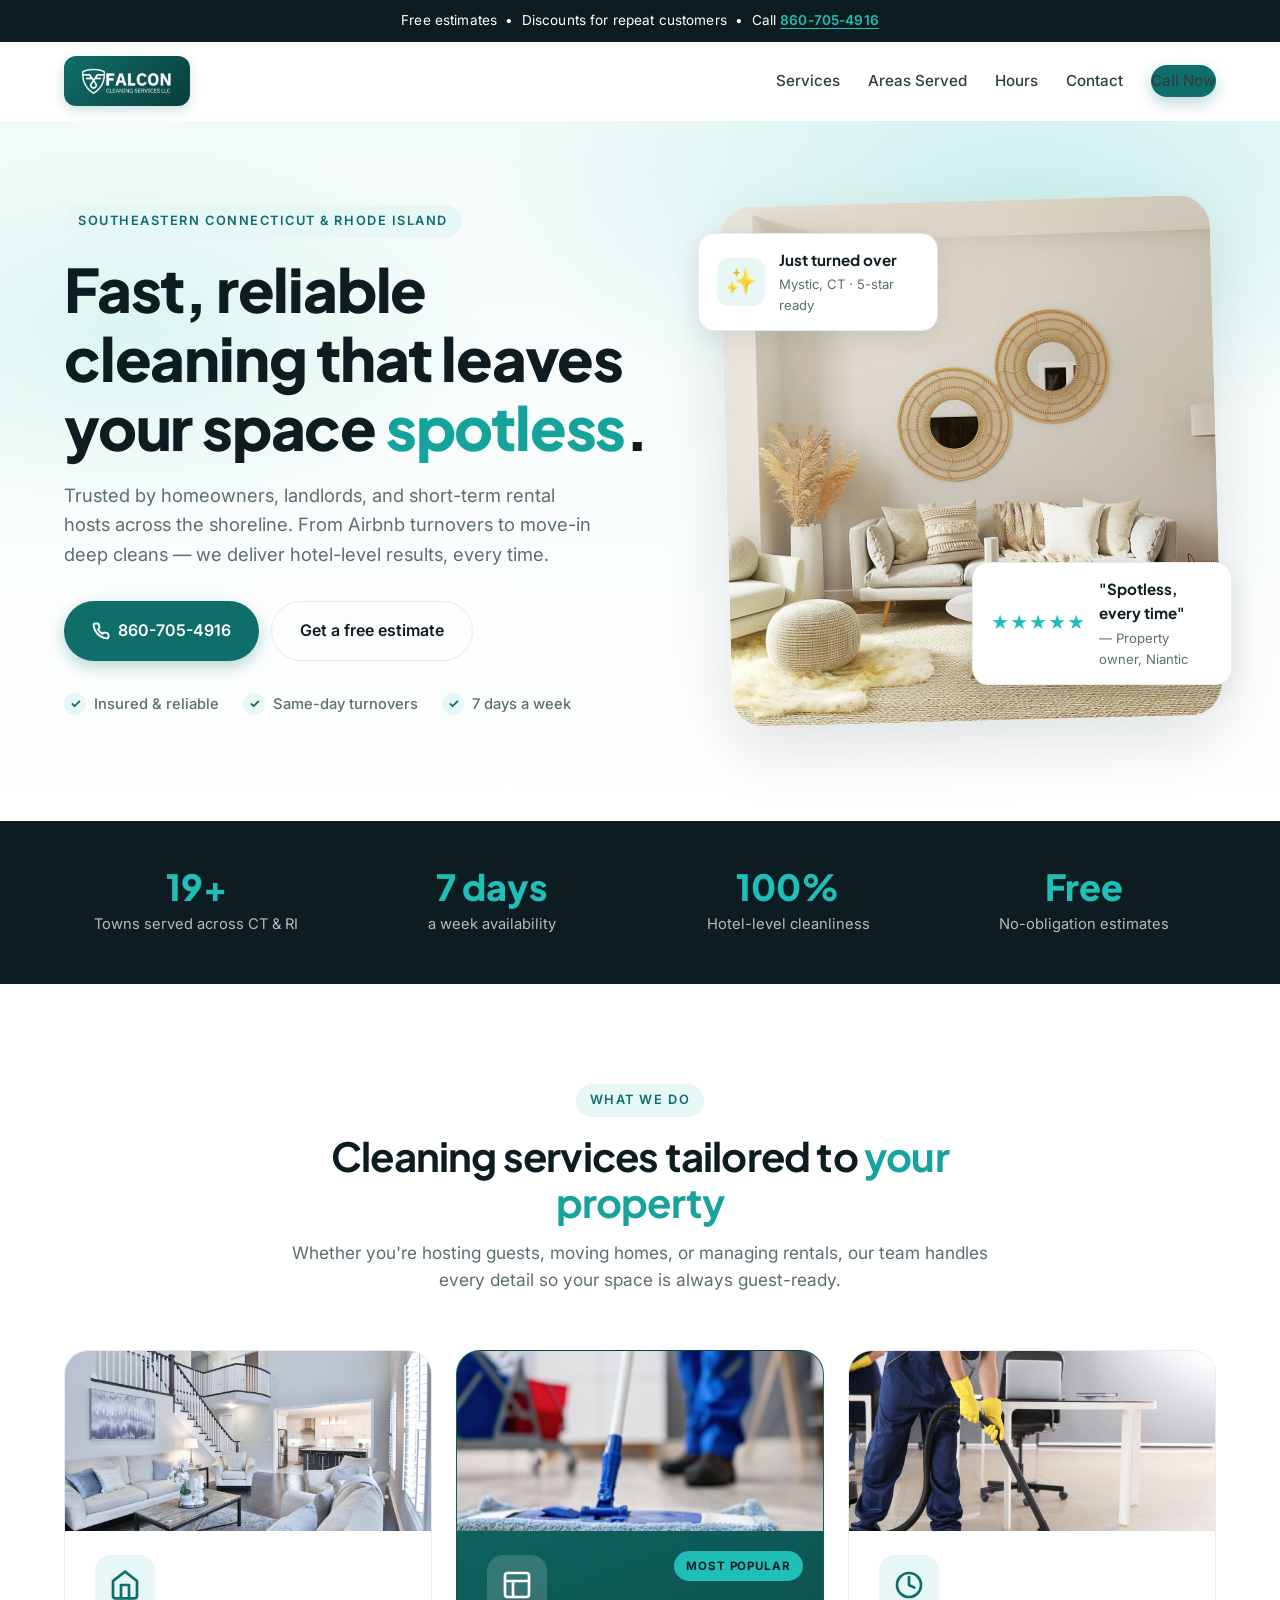
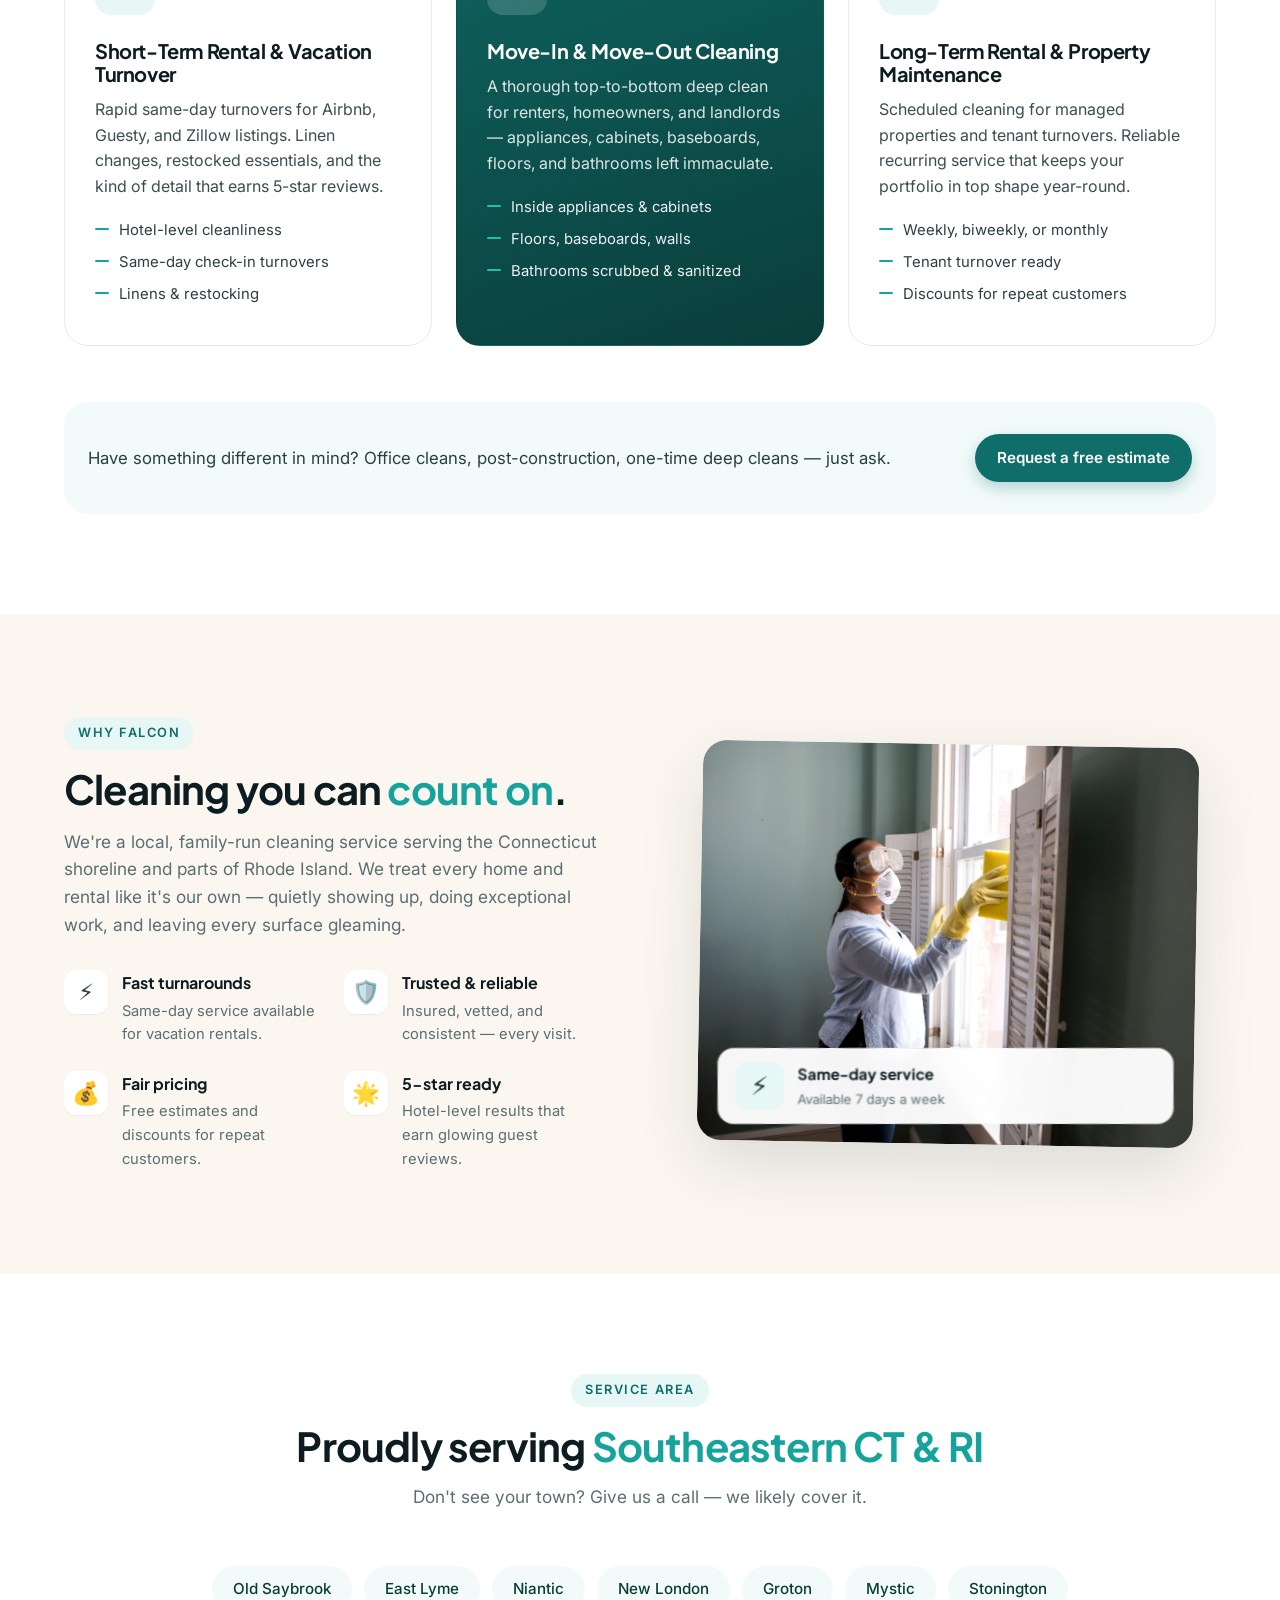
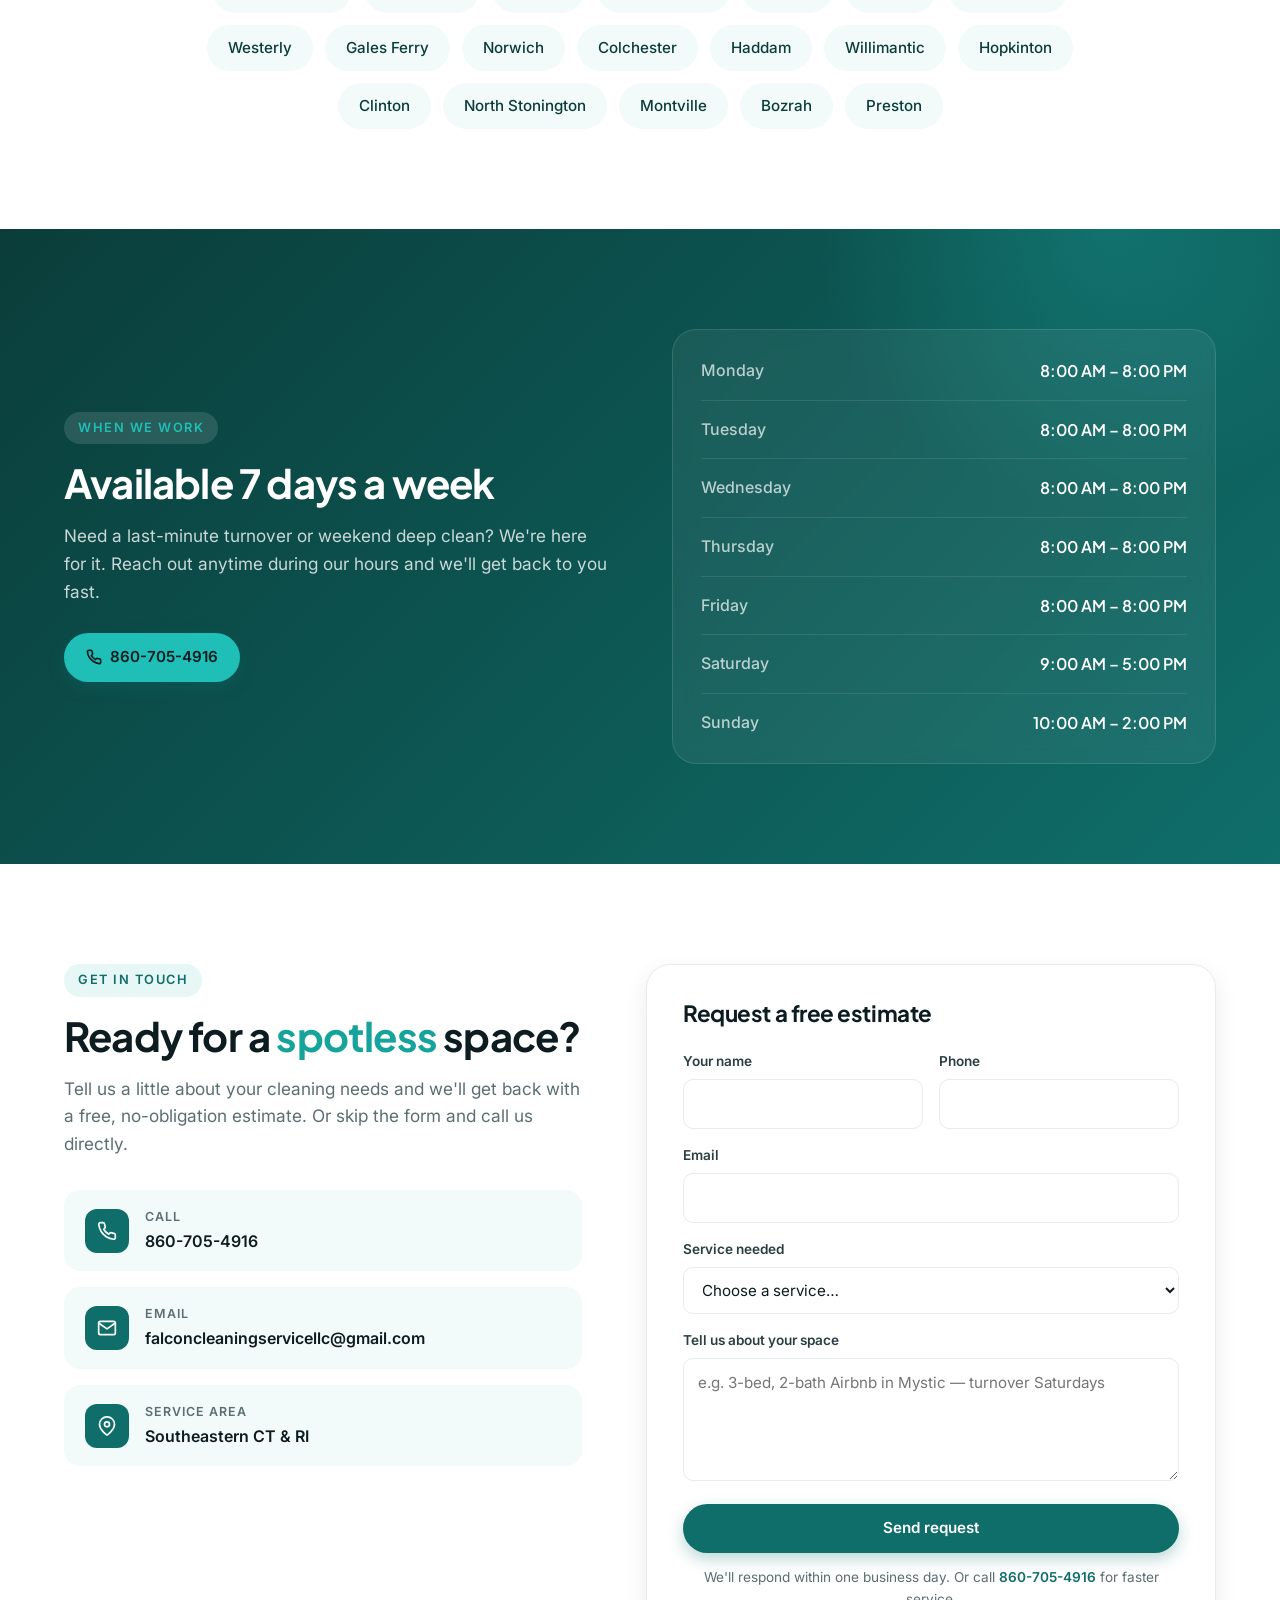
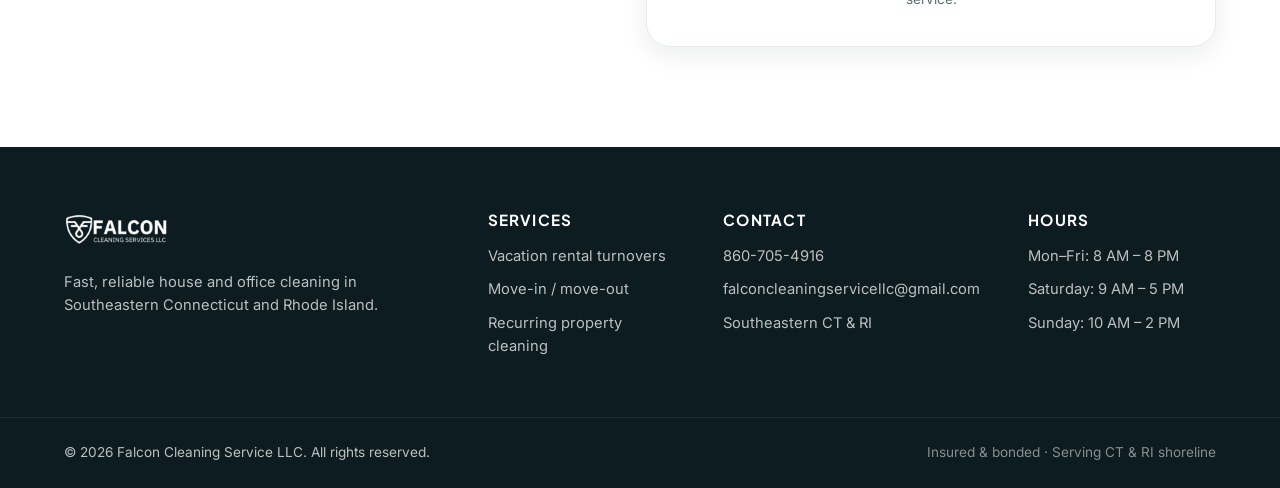
==== commit 0e73d4c0: "Use real Falcon Cleaning logo and high-res photos from her existing site - Replace SVG falcon shield" ====
--- a/index.html
+++ b/index.html
@@ -19,15 +19,9 @@
   <!-- Header / Nav -->
   <header class="site-header" id="header">
     <div class="container nav-wrap">
-      <a href="#home" class="logo" aria-label="Falcon Cleaning Service home">
-        <span class="logo-mark" aria-hidden="true">
-          <svg width="28" height="28" viewBox="0 0 24 24" fill="none" xmlns="http://www.w3.org/2000/svg">
-            <path d="M12 2L3 7v6c0 5 3.5 8.5 9 10 5.5-1.5 9-5 9-10V7l-9-5z" fill="currentColor"/>
-            <path d="M9 12l2 2 4-4" stroke="white" stroke-width="2" stroke-linecap="round" stroke-linejoin="round"/>
-          </svg>
-        </span>
-        <span class="logo-text">
-          <strong>Falcon</strong> Cleaning
+      <a href="#home" class="logo" aria-label="Falcon Cleaning Services LLC home">
+        <span class="logo-pill">
+          <img src="images/logo.png" alt="Falcon Cleaning Services LLC" class="logo-img" />
         </span>
       </a>
 
@@ -142,7 +136,7 @@
 
         <article class="service-card featured">
           <div class="service-photo">
-            <img src="images/her-photo-1.jpg" alt="Floor being mopped to a shine" loading="lazy" />
+            <img src="images/her-mop.jpg" alt="Floor being mopped to a shine" loading="lazy" />
           </div>
           <div class="badge">Most popular</div>
           <div class="service-icon">
@@ -159,7 +153,7 @@
 
         <article class="service-card">
           <div class="service-photo">
-            <img src="images/cleaning-stock.jpg" alt="Office vacuuming in progress" loading="lazy" />
+            <img src="images/her-vacuum.jpg" alt="Office vacuuming in progress" loading="lazy" />
           </div>
           <div class="service-icon">
             <svg width="32" height="32" viewBox="0 0 24 24" fill="none" stroke="currentColor" stroke-width="2" stroke-linecap="round" stroke-linejoin="round"><path d="M21 12a9 9 0 11-18 0 9 9 0 0118 0z"/><polyline points="12 6 12 12 16 14"/></svg>
@@ -385,14 +379,8 @@
   <footer class="footer">
     <div class="container footer-grid">
       <div class="footer-brand">
-        <div class="logo">
-          <span class="logo-mark" aria-hidden="true">
-            <svg width="24" height="24" viewBox="0 0 24 24" fill="none" xmlns="http://www.w3.org/2000/svg">
-              <path d="M12 2L3 7v6c0 5 3.5 8.5 9 10 5.5-1.5 9-5 9-10V7l-9-5z" fill="currentColor"/>
-              <path d="M9 12l2 2 4-4" stroke="white" stroke-width="2" stroke-linecap="round" stroke-linejoin="round"/>
-            </svg>
-          </span>
-          <span class="logo-text"><strong>Falcon</strong> Cleaning</span>
+        <div class="logo footer-logo">
+          <img src="images/logo.png" alt="Falcon Cleaning Services LLC" class="logo-img logo-img-light" />
         </div>
         <p>Fast, reliable house and office cleaning in Southeastern Connecticut and Rhode Island.</p>
       </div>
--- a/styles.css
+++ b/styles.css
@@ -166,14 +166,26 @@
   font-family: var(--font-display);
   font-size: 1.15rem;
 }
-.logo-text { color: var(--ink-900); font-weight: 500; }
-.logo-text strong { font-weight: 800; color: var(--ink-900); }
-.logo-mark {
+.logo-pill {
   display: inline-flex;
   align-items: center;
   justify-content: center;
-  color: var(--teal-600);
-}
+  background: linear-gradient(135deg, var(--teal-700) 0%, var(--teal-900) 100%);
+  padding: 9px 16px;
+  border-radius: 12px;
+  box-shadow: 0 4px 12px rgba(15, 110, 106, 0.22);
+}
+.logo-img {
+  height: 32px;
+  width: auto;
+  display: block;
+}
+.footer-logo .logo-img,
+.logo-img-light {
+  height: 36px;
+  filter: brightness(1.05);
+}
+.footer-logo { padding: 0; background: transparent; box-shadow: none; }
 
 .nav {
   display: flex;
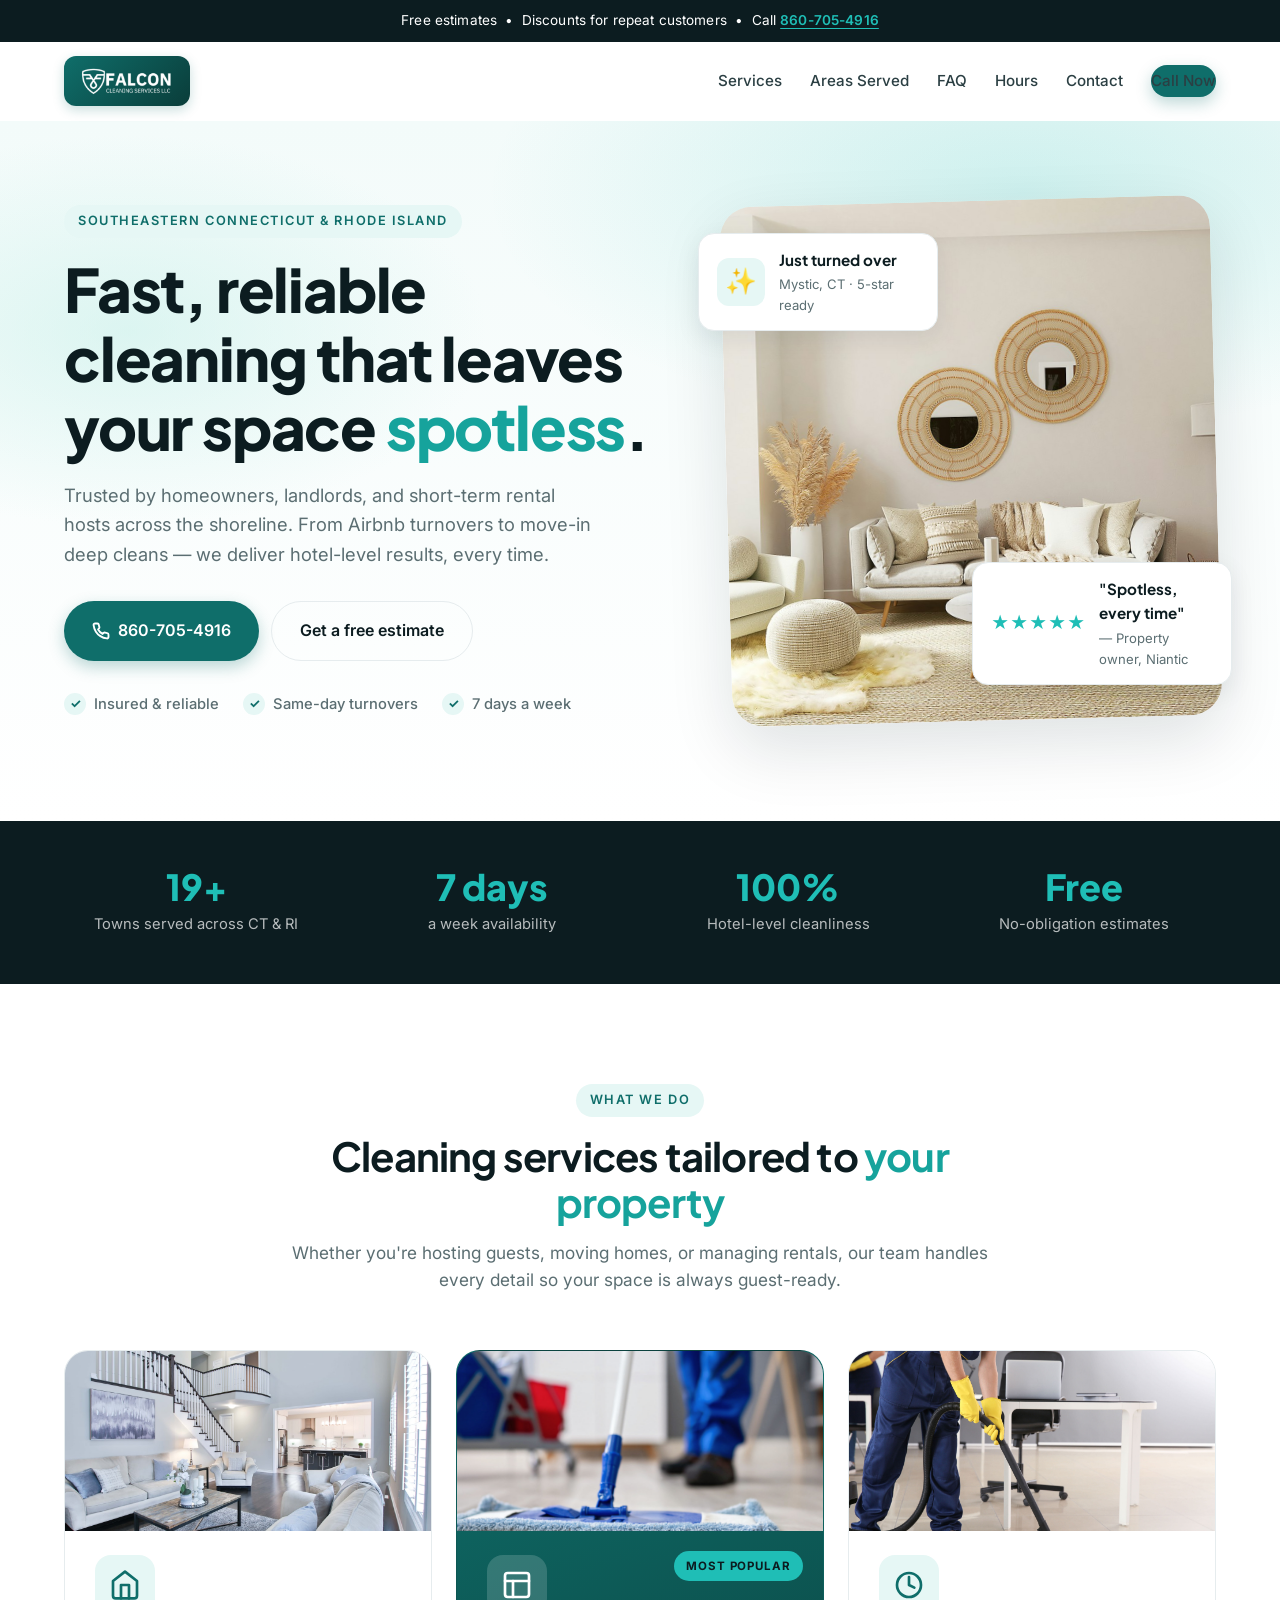
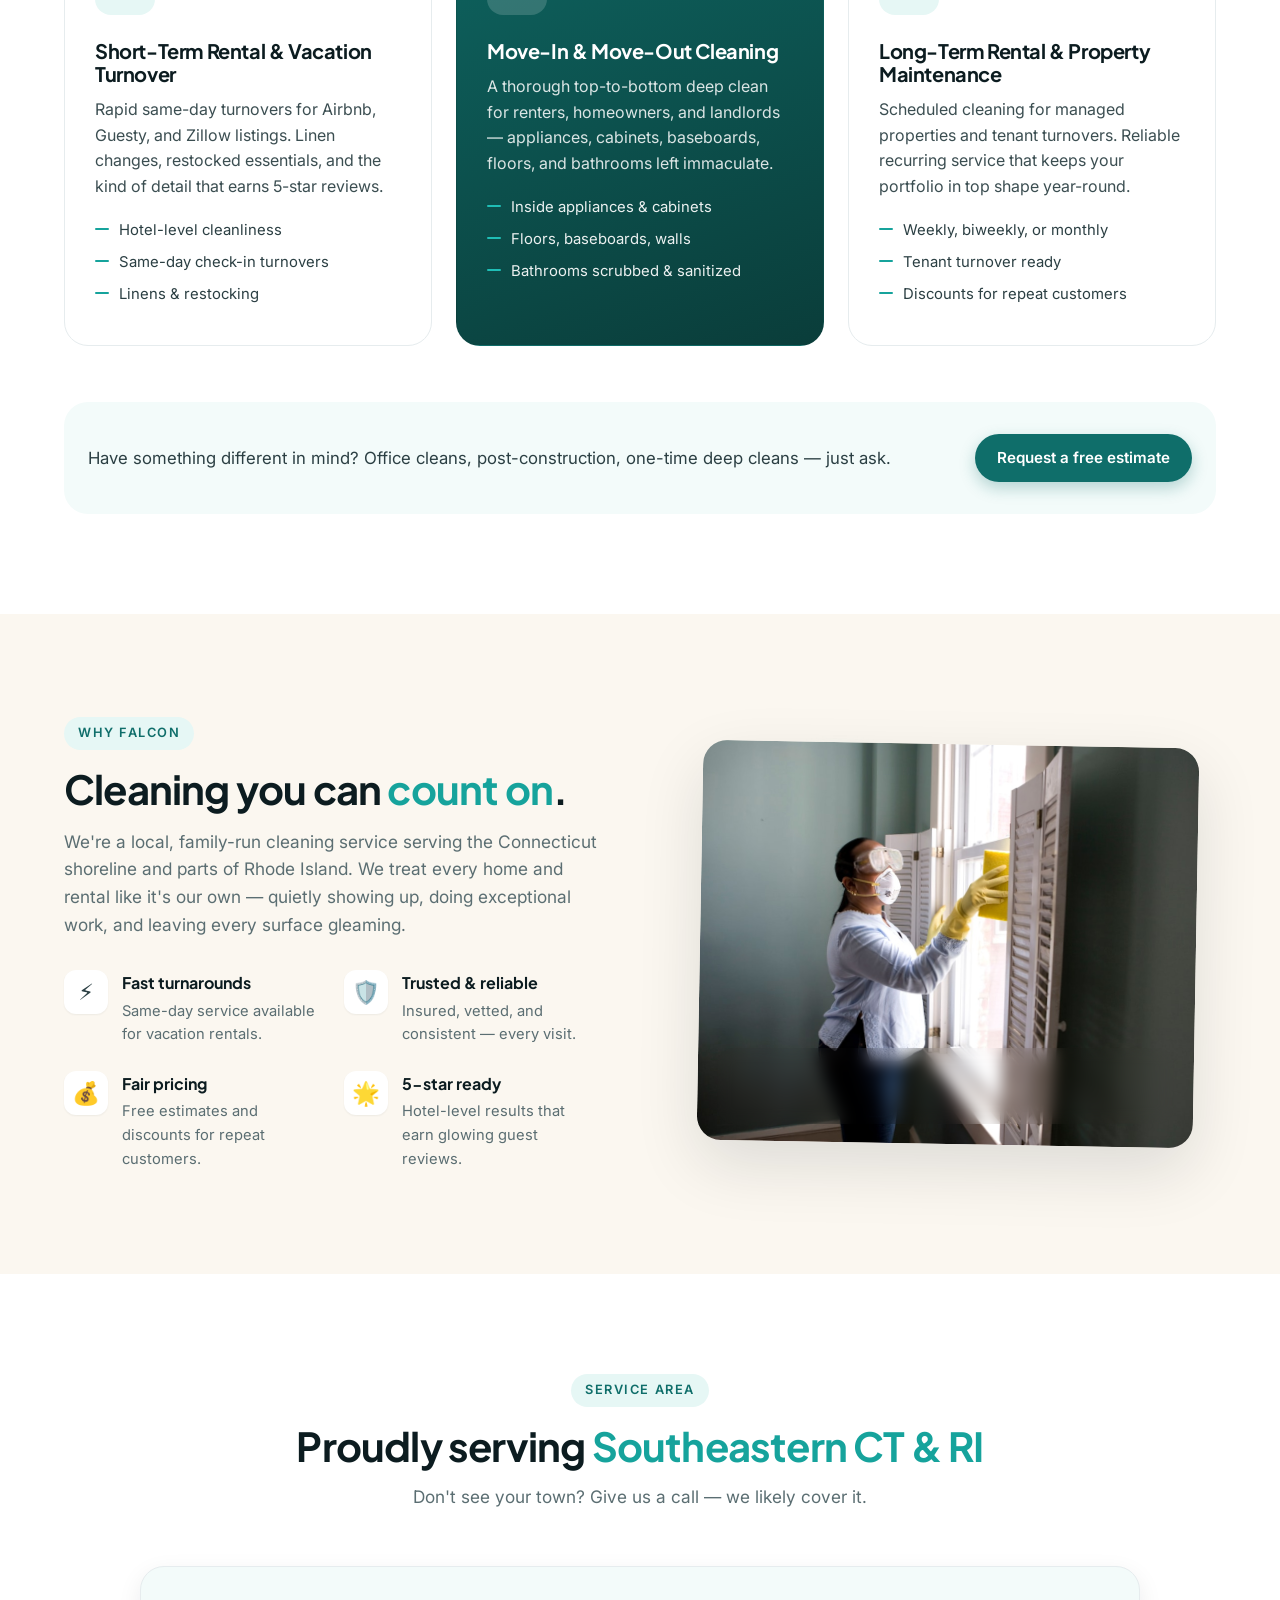
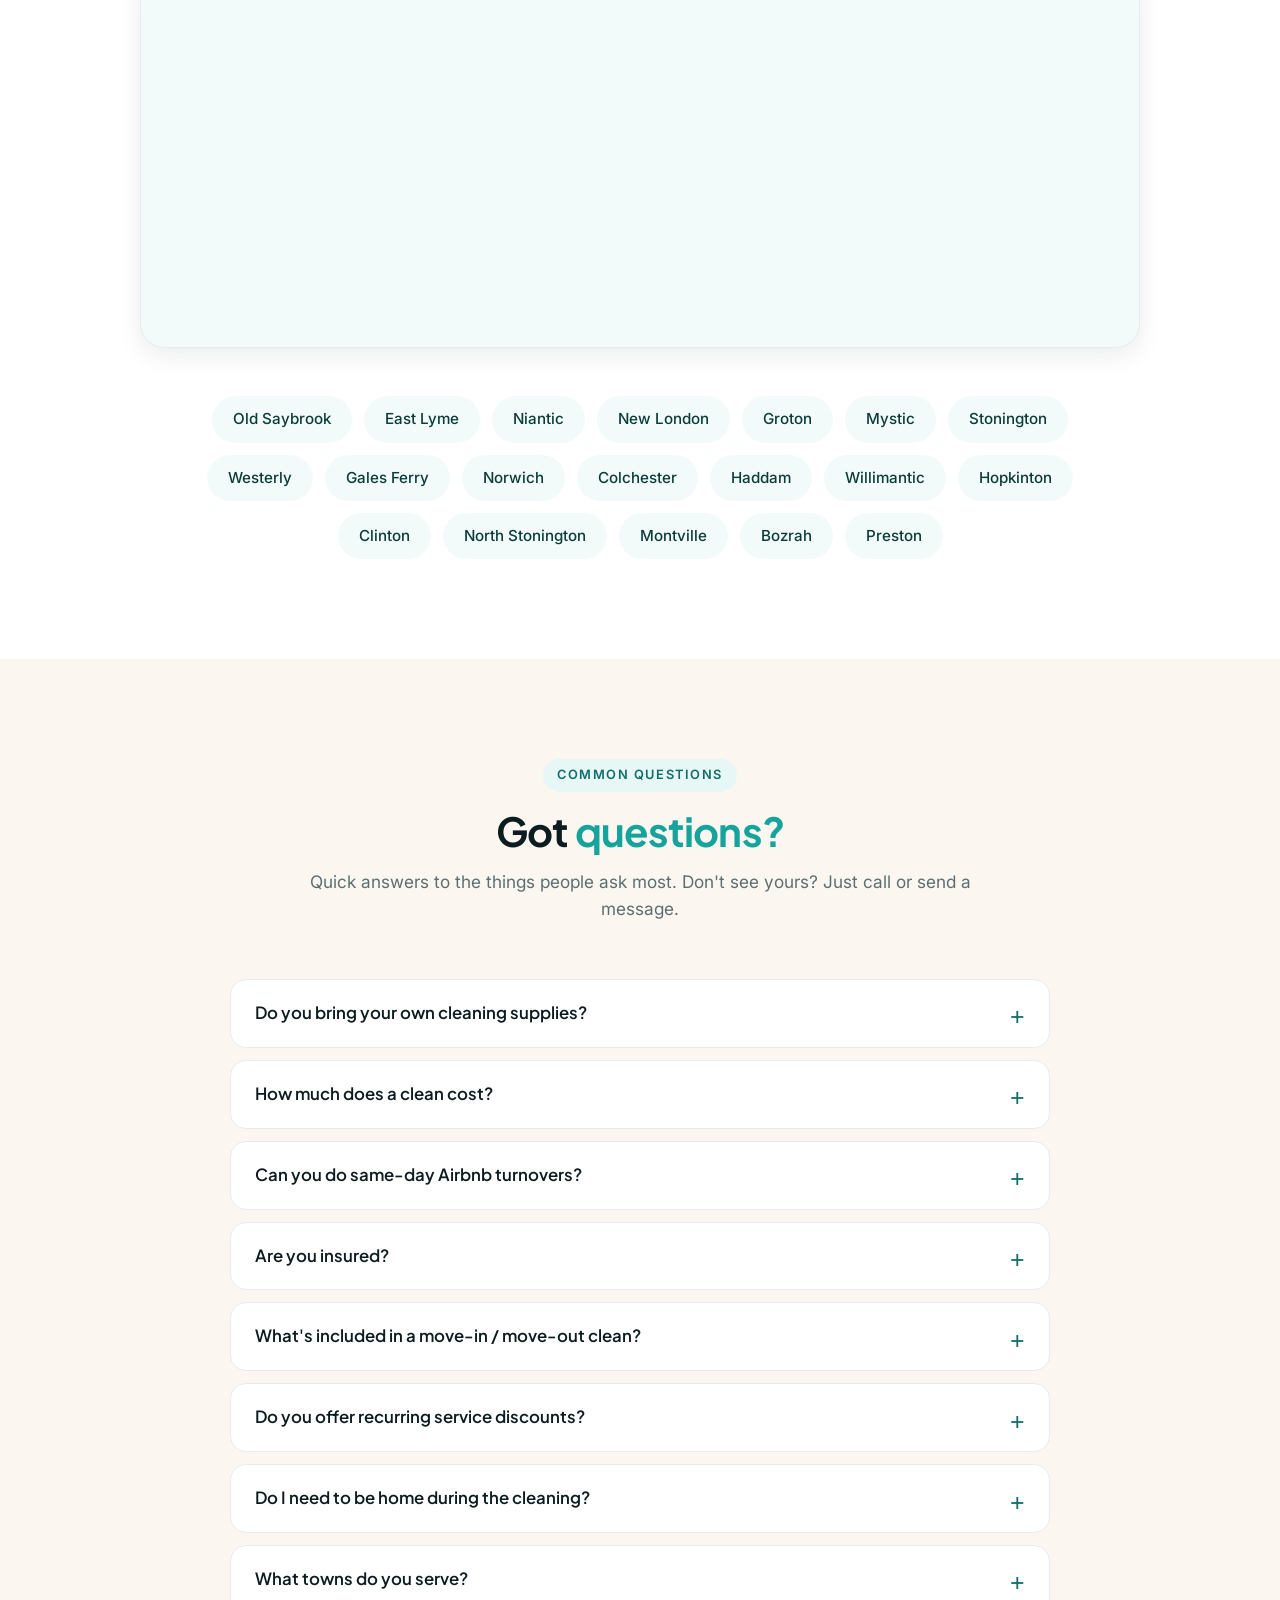
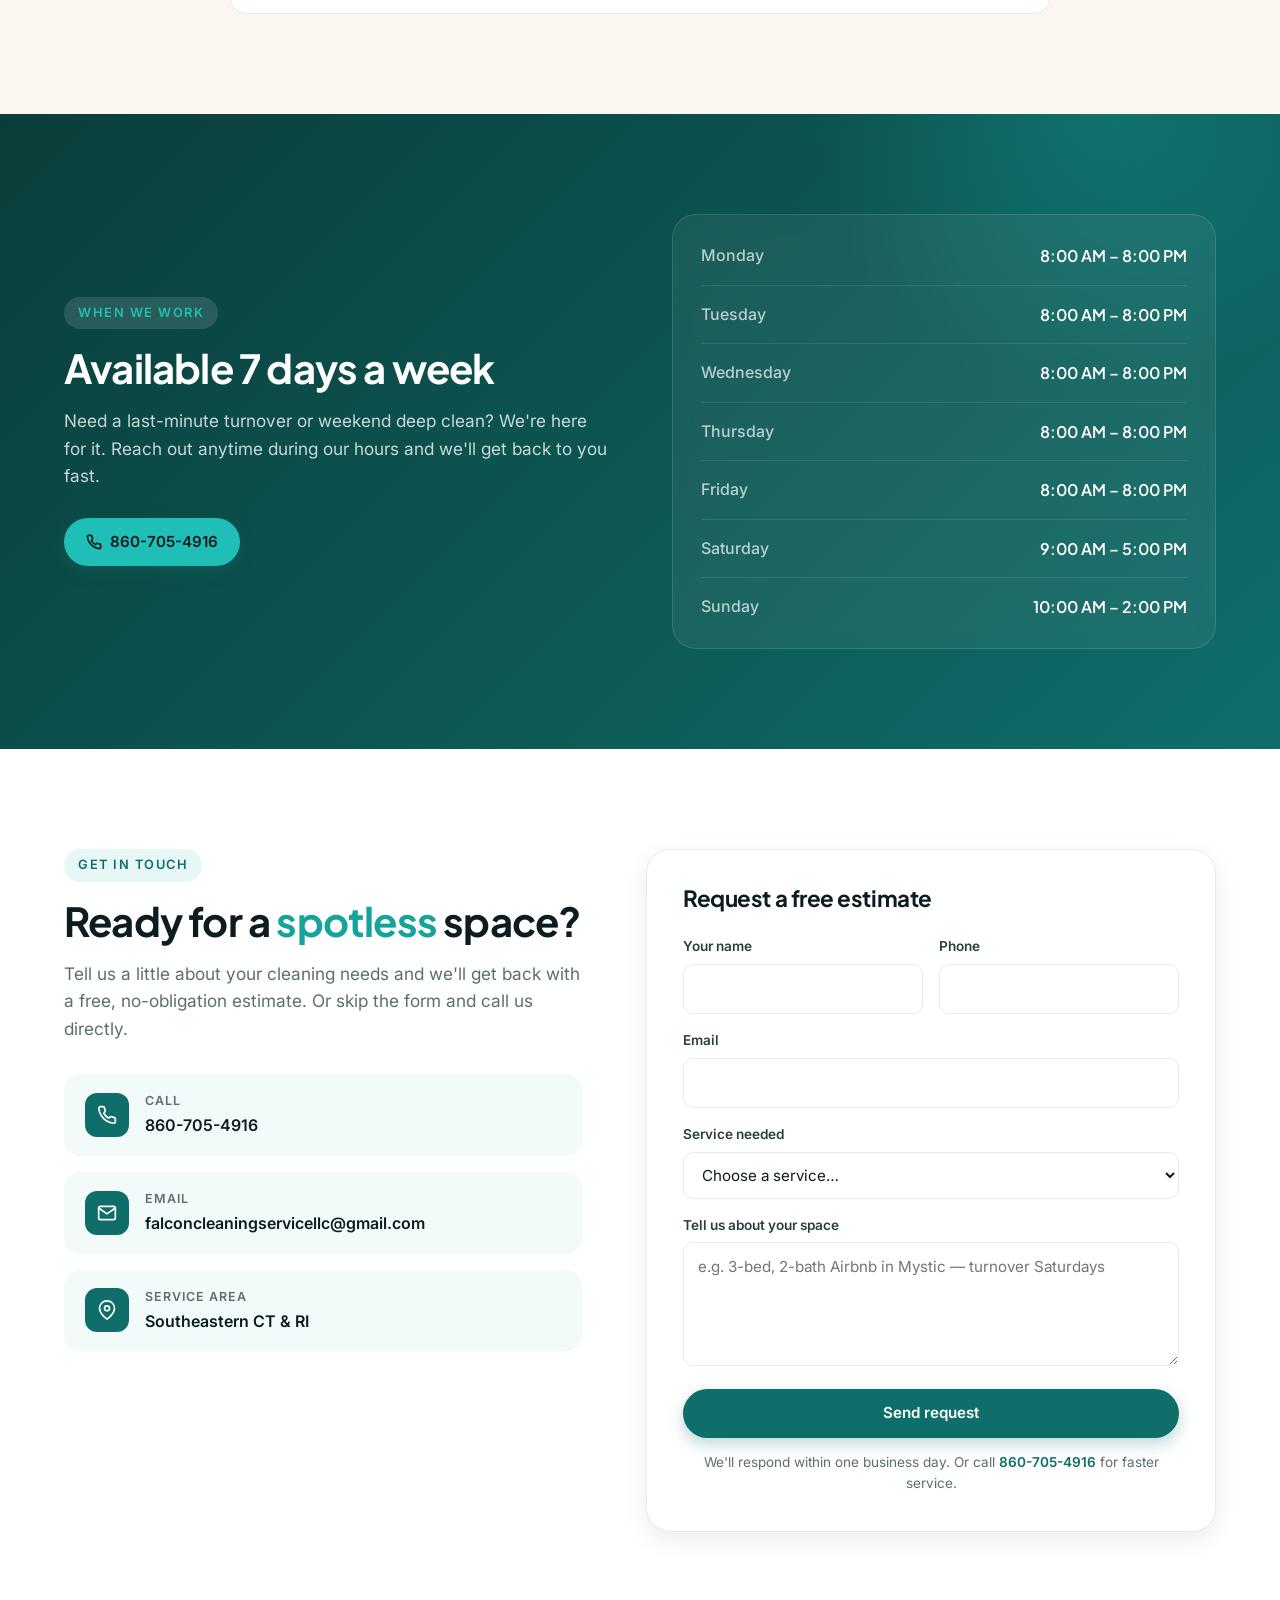
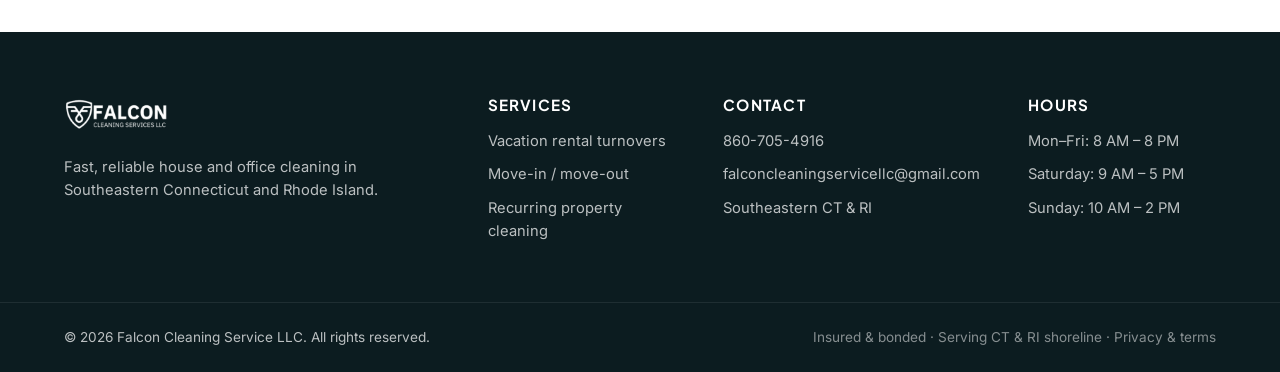
==== commit 3d024525: "Polish: favicon, SEO, FAQ, map, mobile CTA, privacy page - Add favicon.svg (falcon shield icon) - Op" ====
--- a/index.html
+++ b/index.html
@@ -3,8 +3,103 @@
 <head>
   <meta charset="UTF-8" />
   <meta name="viewport" content="width=device-width, initial-scale=1.0" />
+  <meta name="theme-color" content="#0f6e6a" />
   <title>Falcon Cleaning Service LLC | House & Office Cleaning in Southeastern CT</title>
   <meta name="description" content="Fast, reliable house and office cleaning in Southeastern Connecticut. Specializing in Airbnb turnovers, move-in/out cleaning, and long-term property maintenance. Free estimates. Call 860-705-4916." />
+  <meta name="keywords" content="cleaning service, house cleaning, Airbnb turnover, move-in cleaning, move-out cleaning, Connecticut, Mystic, New London, Niantic, Old Saybrook, Stonington, vacation rental cleaning" />
+  <meta name="author" content="Falcon Cleaning Service LLC" />
+  <link rel="canonical" href="https://falcon-cleaning-ct.onrender.com/" />
+
+  <!-- Favicon -->
+  <link rel="icon" type="image/svg+xml" href="favicon.svg" />
+  <link rel="apple-touch-icon" href="favicon.svg" />
+
+  <!-- Open Graph (Facebook, LinkedIn, etc.) -->
+  <meta property="og:type" content="website" />
+  <meta property="og:title" content="Falcon Cleaning Service LLC — Southeastern CT" />
+  <meta property="og:description" content="Fast, reliable house and office cleaning across Southeastern Connecticut and Rhode Island. Airbnb turnovers, move-in/out, recurring service. Free estimates." />
+  <meta property="og:url" content="https://falcon-cleaning-ct.onrender.com/" />
+  <meta property="og:image" content="https://falcon-cleaning-ct.onrender.com/images/hero-bedroom.jpg" />
+  <meta property="og:image:width" content="1600" />
+  <meta property="og:image:height" content="1067" />
+  <meta property="og:site_name" content="Falcon Cleaning Service LLC" />
+  <meta property="og:locale" content="en_US" />
+
+  <!-- Twitter card -->
+  <meta name="twitter:card" content="summary_large_image" />
+  <meta name="twitter:title" content="Falcon Cleaning Service LLC — Southeastern CT" />
+  <meta name="twitter:description" content="Fast, reliable house and office cleaning in Southeastern CT. Free estimates. Call 860-705-4916." />
+  <meta name="twitter:image" content="https://falcon-cleaning-ct.onrender.com/images/hero-bedroom.jpg" />
+
+  <!-- Schema.org LocalBusiness JSON-LD -->
+  <script type="application/ld+json">
+  {
+    "@context": "https://schema.org",
+    "@type": "CleaningService",
+    "name": "Falcon Cleaning Service LLC",
+    "image": "https://falcon-cleaning-ct.onrender.com/images/hero-bedroom.jpg",
+    "url": "https://falcon-cleaning-ct.onrender.com/",
+    "telephone": "+1-860-705-4916",
+    "email": "falconcleaningservicellc@gmail.com",
+    "priceRange": "$$",
+    "address": {
+      "@type": "PostalAddress",
+      "addressRegion": "CT",
+      "addressCountry": "US"
+    },
+    "areaServed": [
+      { "@type": "City", "name": "Old Saybrook, CT" },
+      { "@type": "City", "name": "East Lyme, CT" },
+      { "@type": "City", "name": "Niantic, CT" },
+      { "@type": "City", "name": "New London, CT" },
+      { "@type": "City", "name": "Groton, CT" },
+      { "@type": "City", "name": "Mystic, CT" },
+      { "@type": "City", "name": "Stonington, CT" },
+      { "@type": "City", "name": "Westerly, RI" },
+      { "@type": "City", "name": "Gales Ferry, CT" },
+      { "@type": "City", "name": "Norwich, CT" },
+      { "@type": "City", "name": "Colchester, CT" },
+      { "@type": "City", "name": "Haddam, CT" },
+      { "@type": "City", "name": "Willimantic, CT" },
+      { "@type": "City", "name": "Hopkinton, RI" },
+      { "@type": "City", "name": "Clinton, CT" },
+      { "@type": "City", "name": "North Stonington, CT" },
+      { "@type": "City", "name": "Montville, CT" },
+      { "@type": "City", "name": "Bozrah, CT" },
+      { "@type": "City", "name": "Preston, CT" }
+    ],
+    "openingHoursSpecification": [
+      {
+        "@type": "OpeningHoursSpecification",
+        "dayOfWeek": ["Monday", "Tuesday", "Wednesday", "Thursday", "Friday"],
+        "opens": "08:00",
+        "closes": "20:00"
+      },
+      {
+        "@type": "OpeningHoursSpecification",
+        "dayOfWeek": "Saturday",
+        "opens": "09:00",
+        "closes": "17:00"
+      },
+      {
+        "@type": "OpeningHoursSpecification",
+        "dayOfWeek": "Sunday",
+        "opens": "10:00",
+        "closes": "14:00"
+      }
+    ],
+    "hasOfferCatalog": {
+      "@type": "OfferCatalog",
+      "name": "Cleaning Services",
+      "itemListElement": [
+        { "@type": "Offer", "itemOffered": { "@type": "Service", "name": "Short-Term Rental & Vacation Turnover Cleaning" } },
+        { "@type": "Offer", "itemOffered": { "@type": "Service", "name": "Move-In & Move-Out Cleaning" } },
+        { "@type": "Offer", "itemOffered": { "@type": "Service", "name": "Long-Term Rental & Property Maintenance" } }
+      ]
+    }
+  }
+  </script>
+
   <link rel="preconnect" href="https://fonts.googleapis.com" />
   <link rel="preconnect" href="https://fonts.gstatic.com" crossorigin />
   <link href="https://fonts.googleapis.com/css2?family=Plus+Jakarta+Sans:wght@400;500;600;700;800&family=Inter:wght@400;500;600&display=swap" rel="stylesheet" />
@@ -28,6 +123,7 @@
       <nav class="nav" id="nav">
         <a href="#services">Services</a>
         <a href="#areas">Areas Served</a>
+        <a href="#faq">FAQ</a>
         <a href="#hours">Hours</a>
         <a href="#contact">Contact</a>
         <a href="tel:8607054916" class="btn btn-primary nav-cta">Call Now</a>
@@ -239,6 +335,18 @@
         <span class="eyebrow">Service area</span>
         <h2>Proudly serving <span class="accent">Southeastern CT &amp; RI</span></h2>
         <p>Don't see your town? Give us a call — we likely cover it.</p>
+      </div>
+
+      <div class="map-wrap" aria-label="Service area map">
+        <iframe
+          src="https://www.google.com/maps/embed?pb=!1m14!1m12!1m3!1d191280!2d-72.0!3d41.36!2m3!1f0!2f0!3f0!3m2!1i1024!2i768!4f13.1!5e0!3m2!1sen!2sus!4v1715195000000"
+          width="100%"
+          height="380"
+          style="border:0; border-radius: 24px; display:block;"
+          loading="lazy"
+          allowfullscreen=""
+          referrerpolicy="no-referrer-when-downgrade"
+          title="Falcon Cleaning Service area: Southeastern Connecticut and Rhode Island"></iframe>
       </div>
 
       <div class="towns-grid">
@@ -265,6 +373,59 @@
     </div>
   </section>
 
+  <!-- FAQ -->
+  <section class="faq" id="faq">
+    <div class="container">
+      <div class="section-head">
+        <span class="eyebrow">Common questions</span>
+        <h2>Got <span class="accent">questions?</span></h2>
+        <p>Quick answers to the things people ask most. Don't see yours? Just call or send a message.</p>
+      </div>
+
+      <div class="faq-grid">
+        <details class="faq-item">
+          <summary>Do you bring your own cleaning supplies?</summary>
+          <p>Yes — we arrive fully equipped with professional-grade products and tools. If you have specific products you'd like us to use (eco-friendly, fragrance-free, etc.), just let us know.</p>
+        </details>
+
+        <details class="faq-item">
+          <summary>How much does a clean cost?</summary>
+          <p>Pricing depends on the size of the space, the type of clean (turnover, deep clean, recurring), and any extras. Every estimate is free and there's no obligation — call <a href="tel:8607054916">860-705-4916</a> or fill out the form below.</p>
+        </details>
+
+        <details class="faq-item">
+          <summary>Can you do same-day Airbnb turnovers?</summary>
+          <p>Often, yes. We specialize in vacation rental turnovers and work with Airbnb, Guesty, and Zillow hosts. Same-day availability depends on our schedule — booking a recurring slot guarantees coverage.</p>
+        </details>
+
+        <details class="faq-item">
+          <summary>Are you insured?</summary>
+          <p>Yes, Falcon Cleaning Service is fully insured. You're protected on every visit.</p>
+        </details>
+
+        <details class="faq-item">
+          <summary>What's included in a move-in / move-out clean?</summary>
+          <p>A full top-to-bottom: kitchen (inside appliances, cabinets, counters, sinks), bathrooms (scrubbed and sanitized), all floors mopped or vacuumed, baseboards, walls spot-cleaned, dusting throughout, and trash removed. We leave the space ready for the next occupant.</p>
+        </details>
+
+        <details class="faq-item">
+          <summary>Do you offer recurring service discounts?</summary>
+          <p>Yes — qualifying repeat customers get a discount on every visit. Weekly, biweekly, and monthly schedules all qualify.</p>
+        </details>
+
+        <details class="faq-item">
+          <summary>Do I need to be home during the cleaning?</summary>
+          <p>Not at all. Most of our clients leave us a key, lockbox code, or smart-lock access. We'll lock up when we leave.</p>
+        </details>
+
+        <details class="faq-item">
+          <summary>What towns do you serve?</summary>
+          <p>We cover most of Southeastern Connecticut and parts of Rhode Island — see the <a href="#areas">full list</a> above. If your town isn't listed, give us a call; we likely cover it.</p>
+        </details>
+      </div>
+    </div>
+  </section>
+
   <!-- Hours -->
   <section class="hours-section" id="hours">
     <div class="container hours-grid">
@@ -416,10 +577,19 @@
     <div class="footer-bottom">
       <div class="container footer-bottom-inner">
         <p>&copy; <span id="year">2026</span> Falcon Cleaning Service LLC. All rights reserved.</p>
-        <p class="legal">Insured &amp; bonded · Serving CT &amp; RI shoreline</p>
+        <p class="legal">
+          Insured &amp; bonded · Serving CT &amp; RI shoreline ·
+          <a href="privacy.html">Privacy &amp; terms</a>
+        </p>
       </div>
     </div>
   </footer>
+
+  <!-- Sticky mobile call button -->
+  <a href="tel:8607054916" class="mobile-call" aria-label="Call Falcon Cleaning at 860-705-4916">
+    <svg width="20" height="20" viewBox="0 0 24 24" fill="none" stroke="currentColor" stroke-width="2.5" stroke-linecap="round" stroke-linejoin="round"><path d="M22 16.92v3a2 2 0 01-2.18 2 19.79 19.79 0 01-8.63-3.07 19.5 19.5 0 01-6-6 19.79 19.79 0 01-3.07-8.67A2 2 0 014.11 2h3a2 2 0 012 1.72 12.84 12.84 0 00.7 2.81 2 2 0 01-.45 2.11L8.09 9.91a16 16 0 006 6l1.27-1.27a2 2 0 012.11-.45 12.84 12.84 0 002.81.7A2 2 0 0122 16.92z"/></svg>
+    <span>Call now</span>
+  </a>
 
   <script src="script.js"></script>
 </body>
--- a/styles.css
+++ b/styles.css
@@ -641,6 +641,97 @@
   transform: translateY(-2px);
 }
 
+/* Map */
+.map-wrap {
+  max-width: 1000px;
+  margin: 0 auto 48px;
+  border-radius: 24px;
+  overflow: hidden;
+  box-shadow: var(--shadow-md);
+  border: 1.5px solid var(--ink-100);
+  background: var(--teal-50);
+}
+.map-wrap iframe { filter: saturate(0.9); }
+
+/* FAQ */
+.faq {
+  padding: 100px 0;
+  background: var(--cream);
+}
+.faq-grid {
+  max-width: 820px;
+  margin: 0 auto;
+  display: flex;
+  flex-direction: column;
+  gap: 12px;
+}
+.faq-item {
+  background: var(--white);
+  border-radius: var(--radius);
+  border: 1.5px solid var(--ink-100);
+  overflow: hidden;
+  transition: border-color 0.2s ease, box-shadow 0.2s ease;
+}
+.faq-item[open] {
+  border-color: var(--teal-600);
+  box-shadow: var(--shadow-sm);
+}
+.faq-item summary {
+  display: flex;
+  align-items: center;
+  justify-content: space-between;
+  gap: 16px;
+  padding: 20px 24px;
+  cursor: pointer;
+  font-weight: 600;
+  color: var(--ink-900);
+  font-family: var(--font-display);
+  font-size: 1.05rem;
+  list-style: none;
+  user-select: none;
+}
+.faq-item summary::-webkit-details-marker { display: none; }
+.faq-item summary::after {
+  content: '+';
+  font-size: 1.5rem;
+  font-weight: 400;
+  color: var(--teal-700);
+  transition: transform 0.25s ease;
+  flex-shrink: 0;
+  line-height: 1;
+}
+.faq-item[open] summary::after {
+  transform: rotate(45deg);
+}
+.faq-item p {
+  padding: 0 24px 22px;
+  color: var(--ink-500);
+  line-height: 1.65;
+  margin: 0;
+  font-size: 0.97rem;
+}
+.faq-item p a { color: var(--teal-700); font-weight: 600; }
+
+/* Sticky mobile call button */
+.mobile-call {
+  position: fixed;
+  bottom: 16px;
+  right: 16px;
+  display: none;
+  align-items: center;
+  gap: 8px;
+  background: var(--teal-700);
+  color: var(--white);
+  padding: 14px 20px;
+  border-radius: 999px;
+  font-weight: 600;
+  font-size: 0.95rem;
+  box-shadow: 0 8px 24px rgba(15, 110, 106, 0.45);
+  z-index: 90;
+  transition: transform 0.2s ease, background 0.2s ease;
+}
+.mobile-call:hover { background: var(--teal-900); transform: translateY(-2px); }
+
 /* Hours */
 .hours-section {
   padding: 100px 0;
@@ -820,6 +911,59 @@
   border-radius: var(--radius-sm);
   border-left: 4px solid var(--teal-600);
   font-size: 0.92rem;
+}
+
+/* Legal page (privacy / terms) */
+.legal-page {
+  padding: 64px 0 96px;
+  background: var(--white);
+  min-height: 60vh;
+}
+.legal-inner {
+  max-width: 760px;
+}
+.legal-back {
+  display: inline-block;
+  color: var(--teal-700);
+  font-weight: 600;
+  font-size: 0.9rem;
+  margin-bottom: 24px;
+  transition: color 0.15s ease;
+}
+.legal-back:hover { color: var(--teal-900); }
+.legal-page h1 {
+  font-size: clamp(2rem, 4vw, 2.75rem);
+  margin-bottom: 8px;
+}
+.legal-meta { color: var(--ink-500); font-size: 0.9rem; margin-bottom: 32px; }
+.legal-page h2 {
+  font-size: 1.5rem;
+  margin-top: 40px;
+  margin-bottom: 16px;
+  padding-bottom: 12px;
+  border-bottom: 2px solid var(--teal-100);
+}
+.legal-page h3 {
+  font-size: 1.05rem;
+  margin-top: 24px;
+  margin-bottom: 8px;
+  color: var(--ink-900);
+}
+.legal-page p {
+  margin-bottom: 14px;
+  color: var(--ink-700);
+}
+.legal-page a {
+  color: var(--teal-700);
+  font-weight: 600;
+  text-decoration: underline;
+  text-underline-offset: 3px;
+}
+.legal-page a:hover { color: var(--teal-900); }
+.legal-page hr {
+  margin: 40px 0;
+  border: none;
+  border-top: 1px solid var(--ink-100);
 }
 
 /* Footer */
@@ -872,6 +1016,7 @@
 }
 
 @media (max-width: 720px) {
+  .mobile-call { display: inline-flex; }
   .nav {
     position: absolute;
     top: 100%; left: 0; right: 0;
@@ -897,7 +1042,10 @@
   .nav-cta { margin-top: 8px; text-align: center; }
   .menu-toggle { display: flex; }
   .hero { padding: 56px 0 64px; }
-  .services, .why, .areas, .hours-section, .contact { padding: 64px 0; }
+  .services, .why, .areas, .faq, .hours-section, .contact { padding: 64px 0; }
+  .faq-item summary { padding: 16px 18px; font-size: 0.98rem; }
+  .faq-item p { padding: 0 18px 18px; font-size: 0.92rem; }
+  .map-wrap { margin-bottom: 32px; }
   .services-cta { flex-direction: column; text-align: center; }
   .services-cta p { text-align: center; }
   .form-row { grid-template-columns: 1fr; gap: 0; }
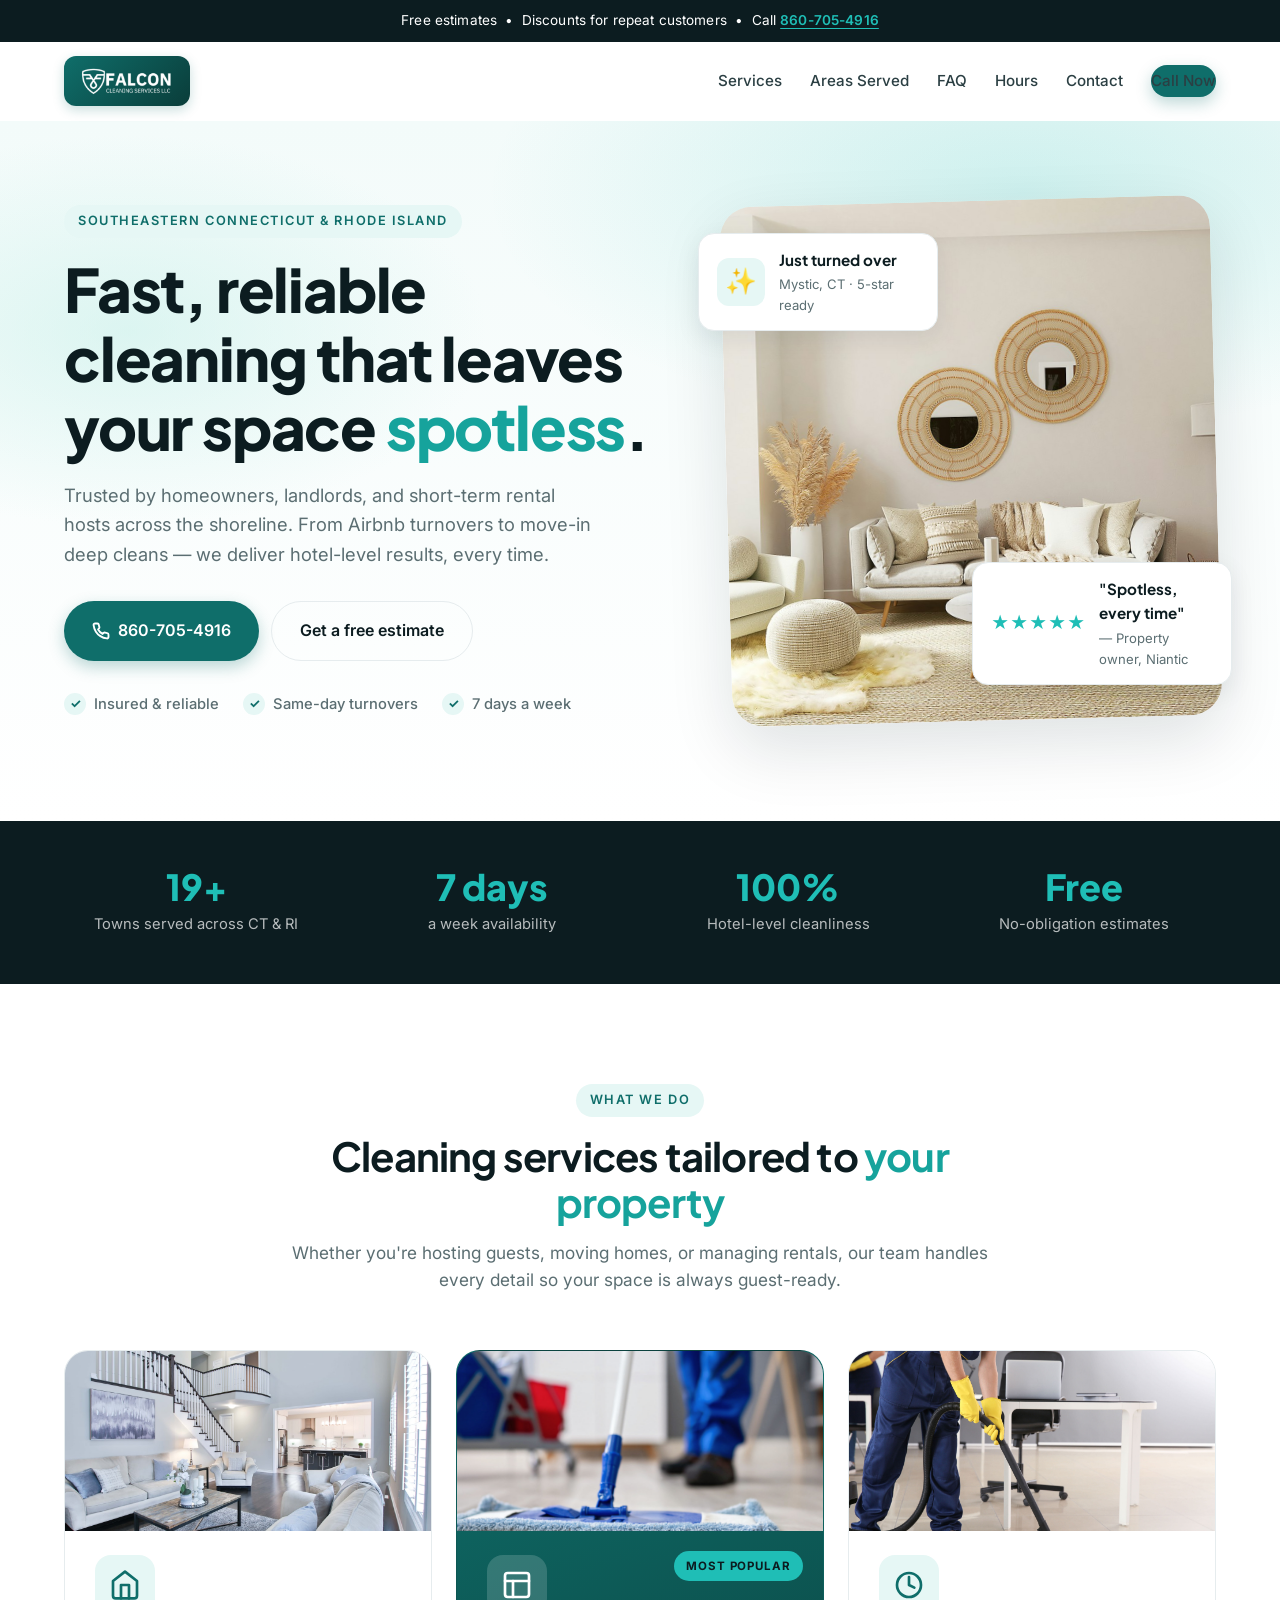
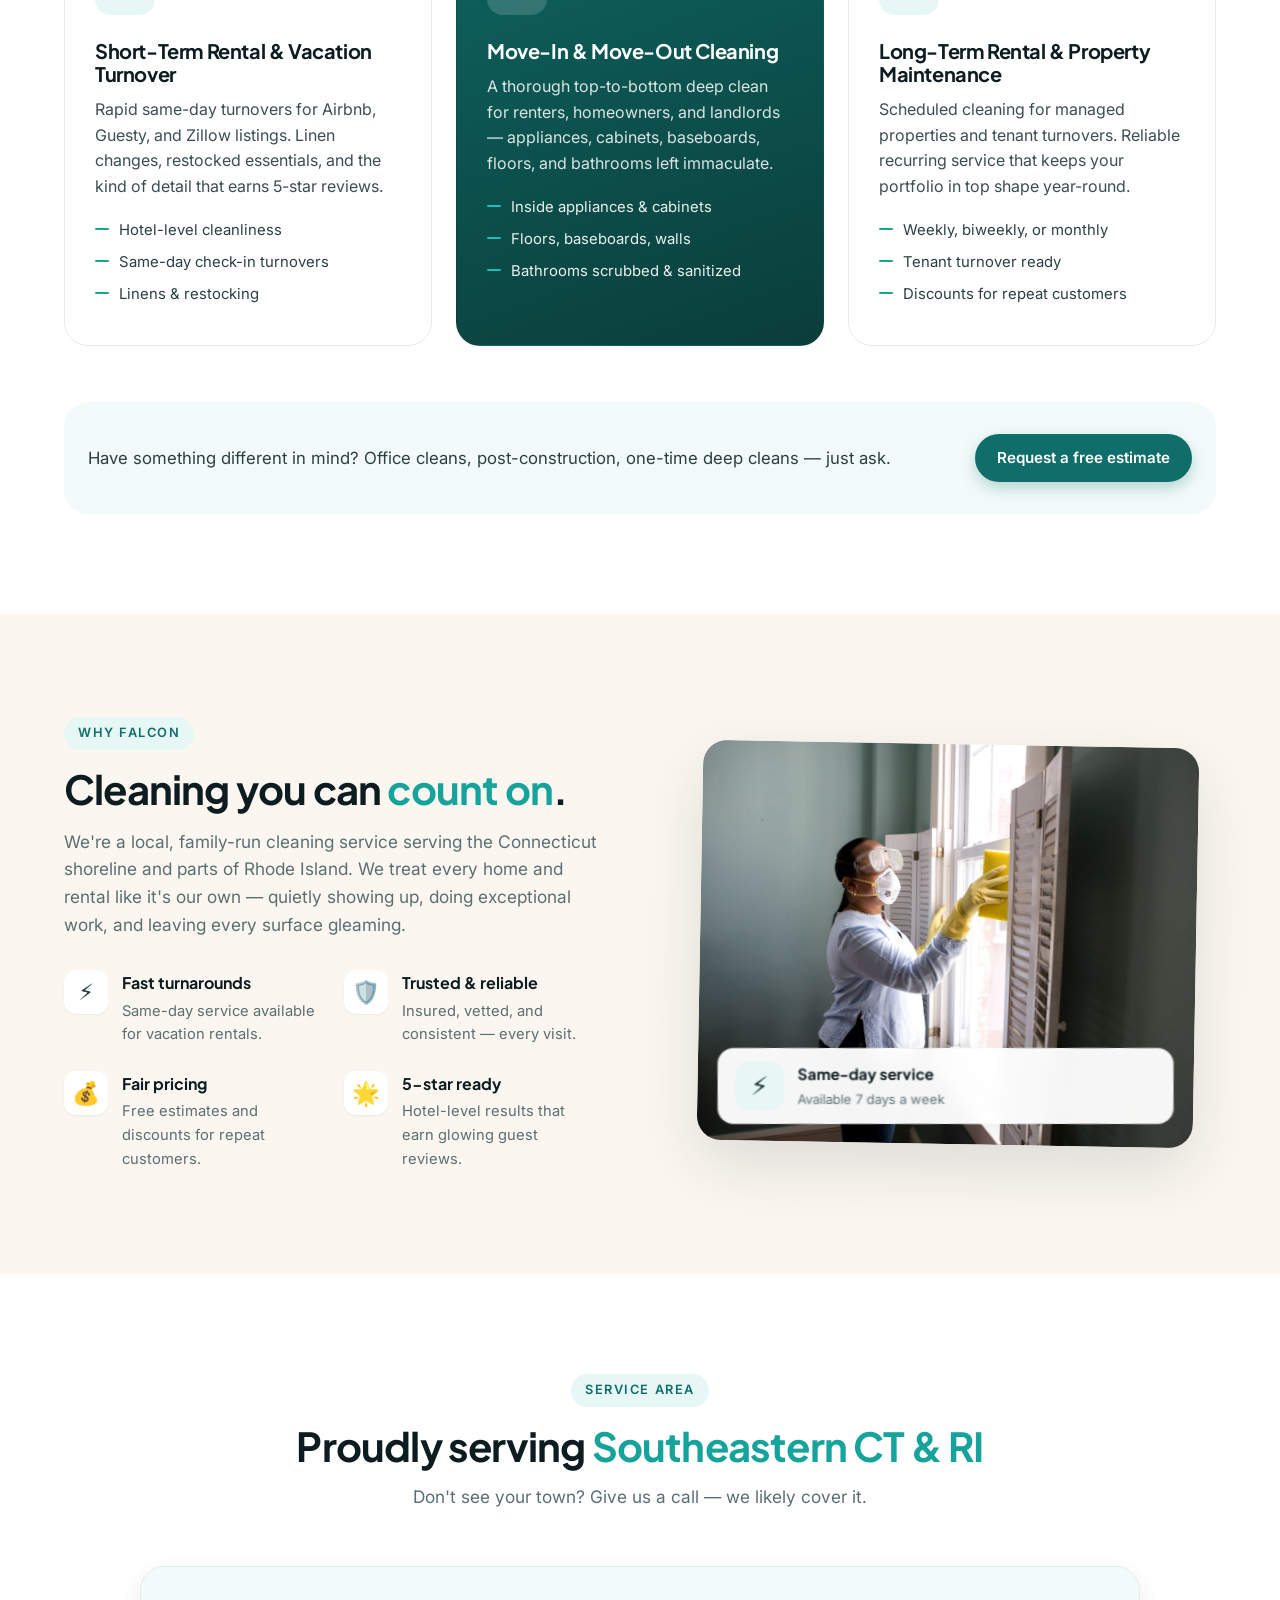
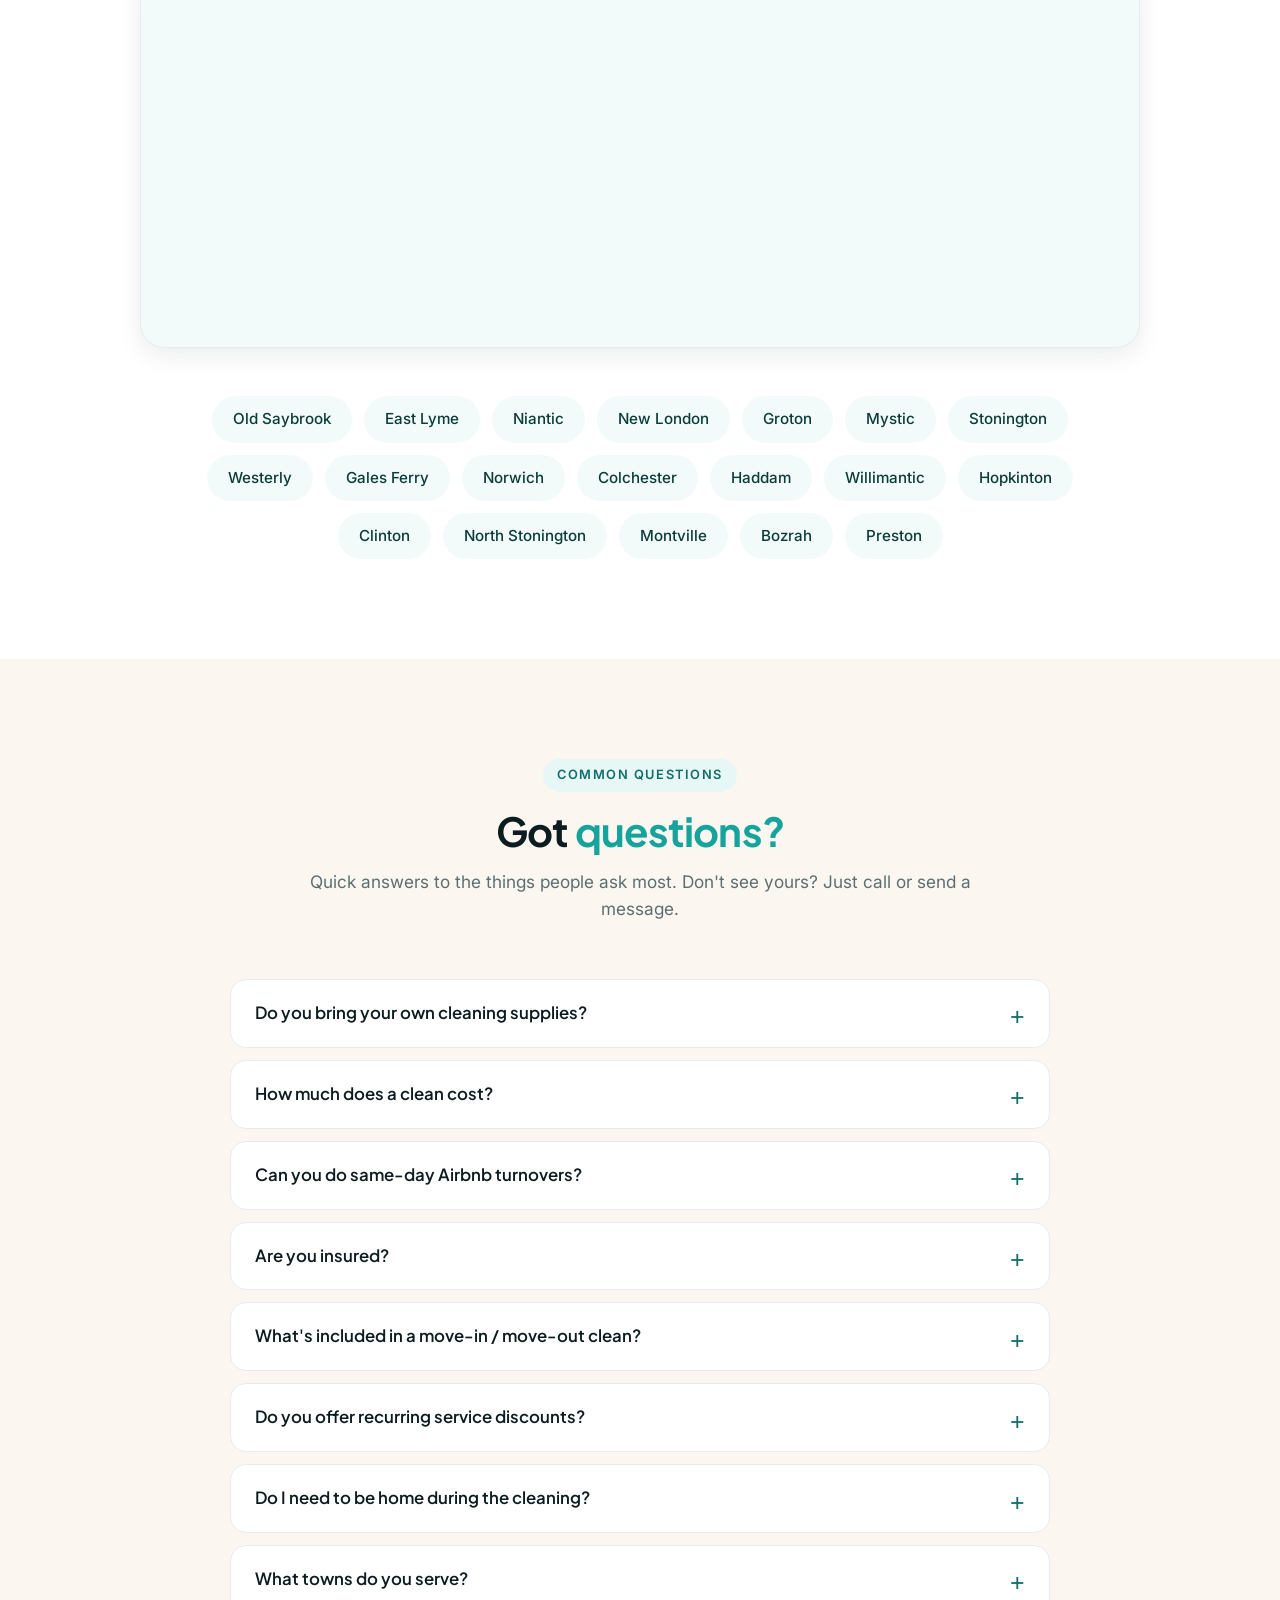
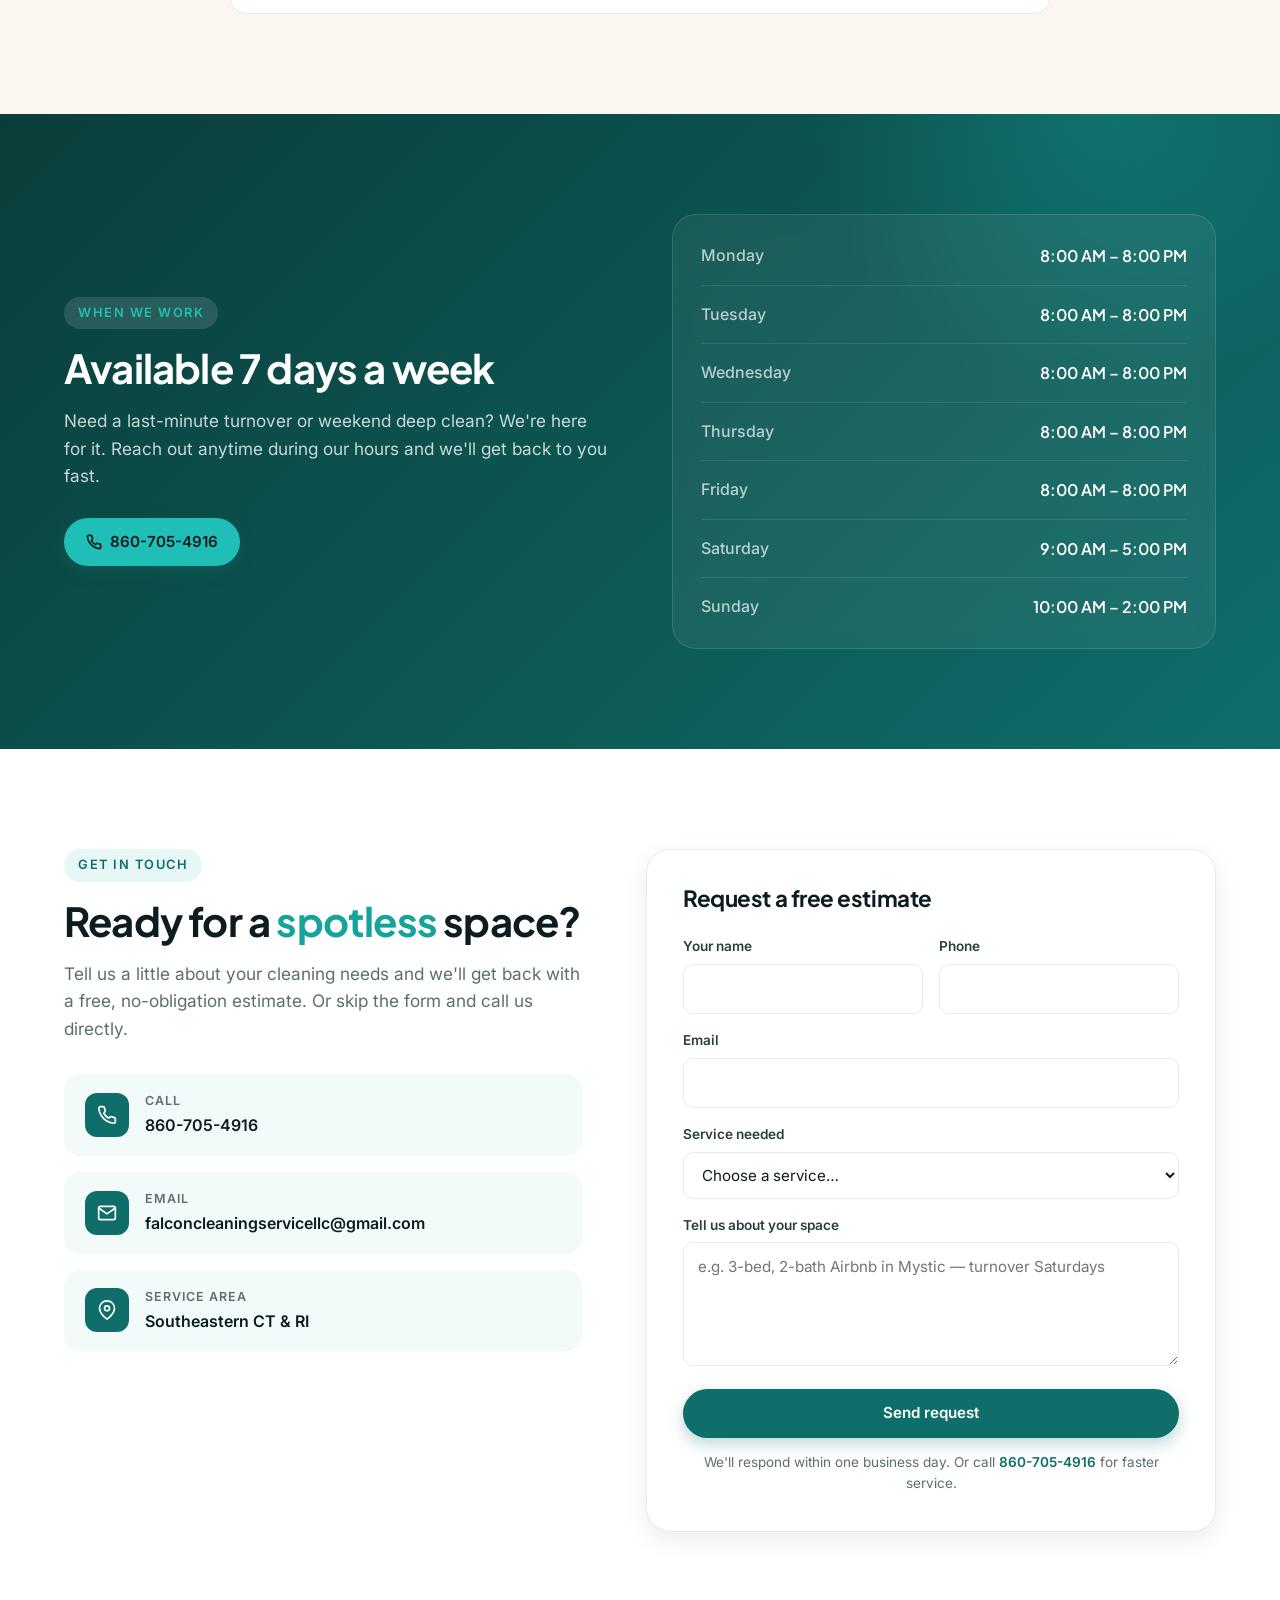
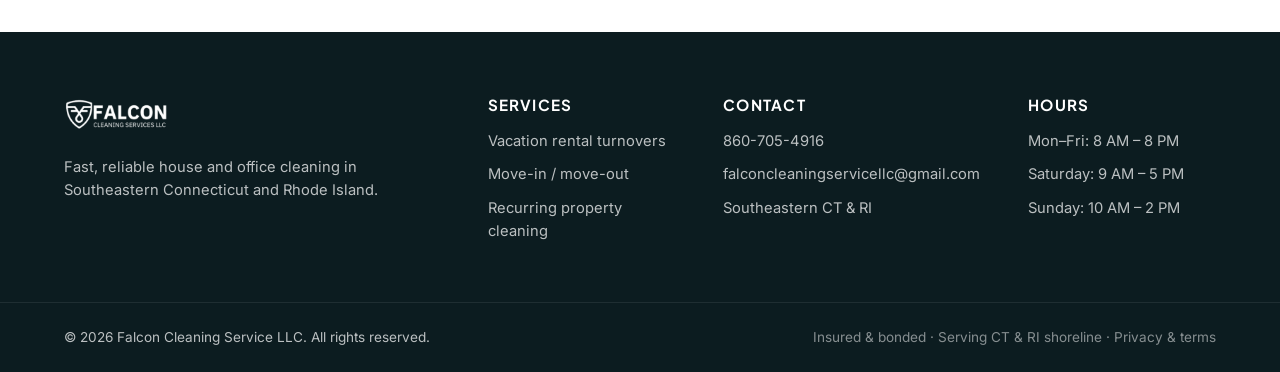
==== commit c0d81cbe: "Fix Google Maps embed - use working maps.google.com URL centered on Mystic CT" ====
--- a/index.html
+++ b/index.html
@@ -339,7 +339,7 @@
 
       <div class="map-wrap" aria-label="Service area map">
         <iframe
-          src="https://www.google.com/maps/embed?pb=!1m14!1m12!1m3!1d191280!2d-72.0!3d41.36!2m3!1f0!2f0!3f0!3m2!1i1024!2i768!4f13.1!5e0!3m2!1sen!2sus!4v1715195000000"
+          src="https://maps.google.com/maps?q=Mystic%2C%20CT&t=&z=9&ie=UTF8&iwloc=&output=embed"
           width="100%"
           height="380"
           style="border:0; border-radius: 24px; display:block;"
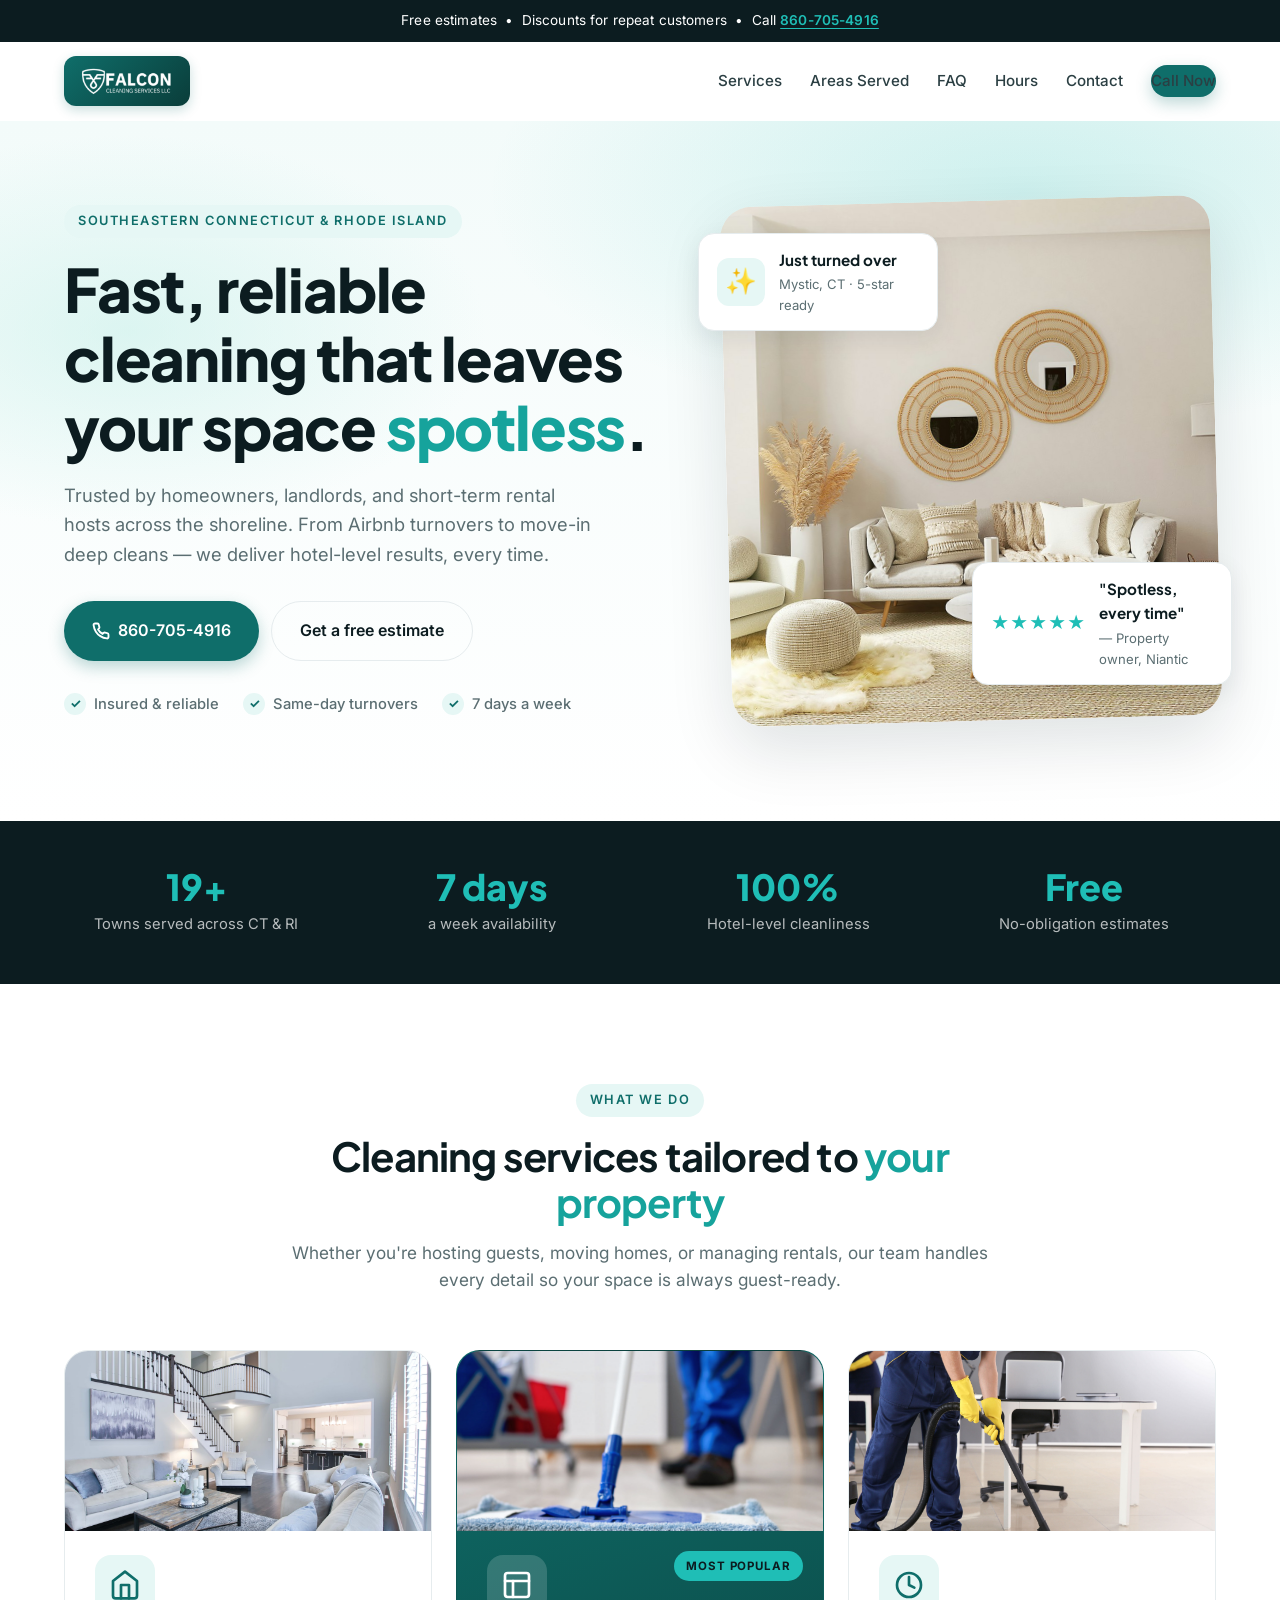
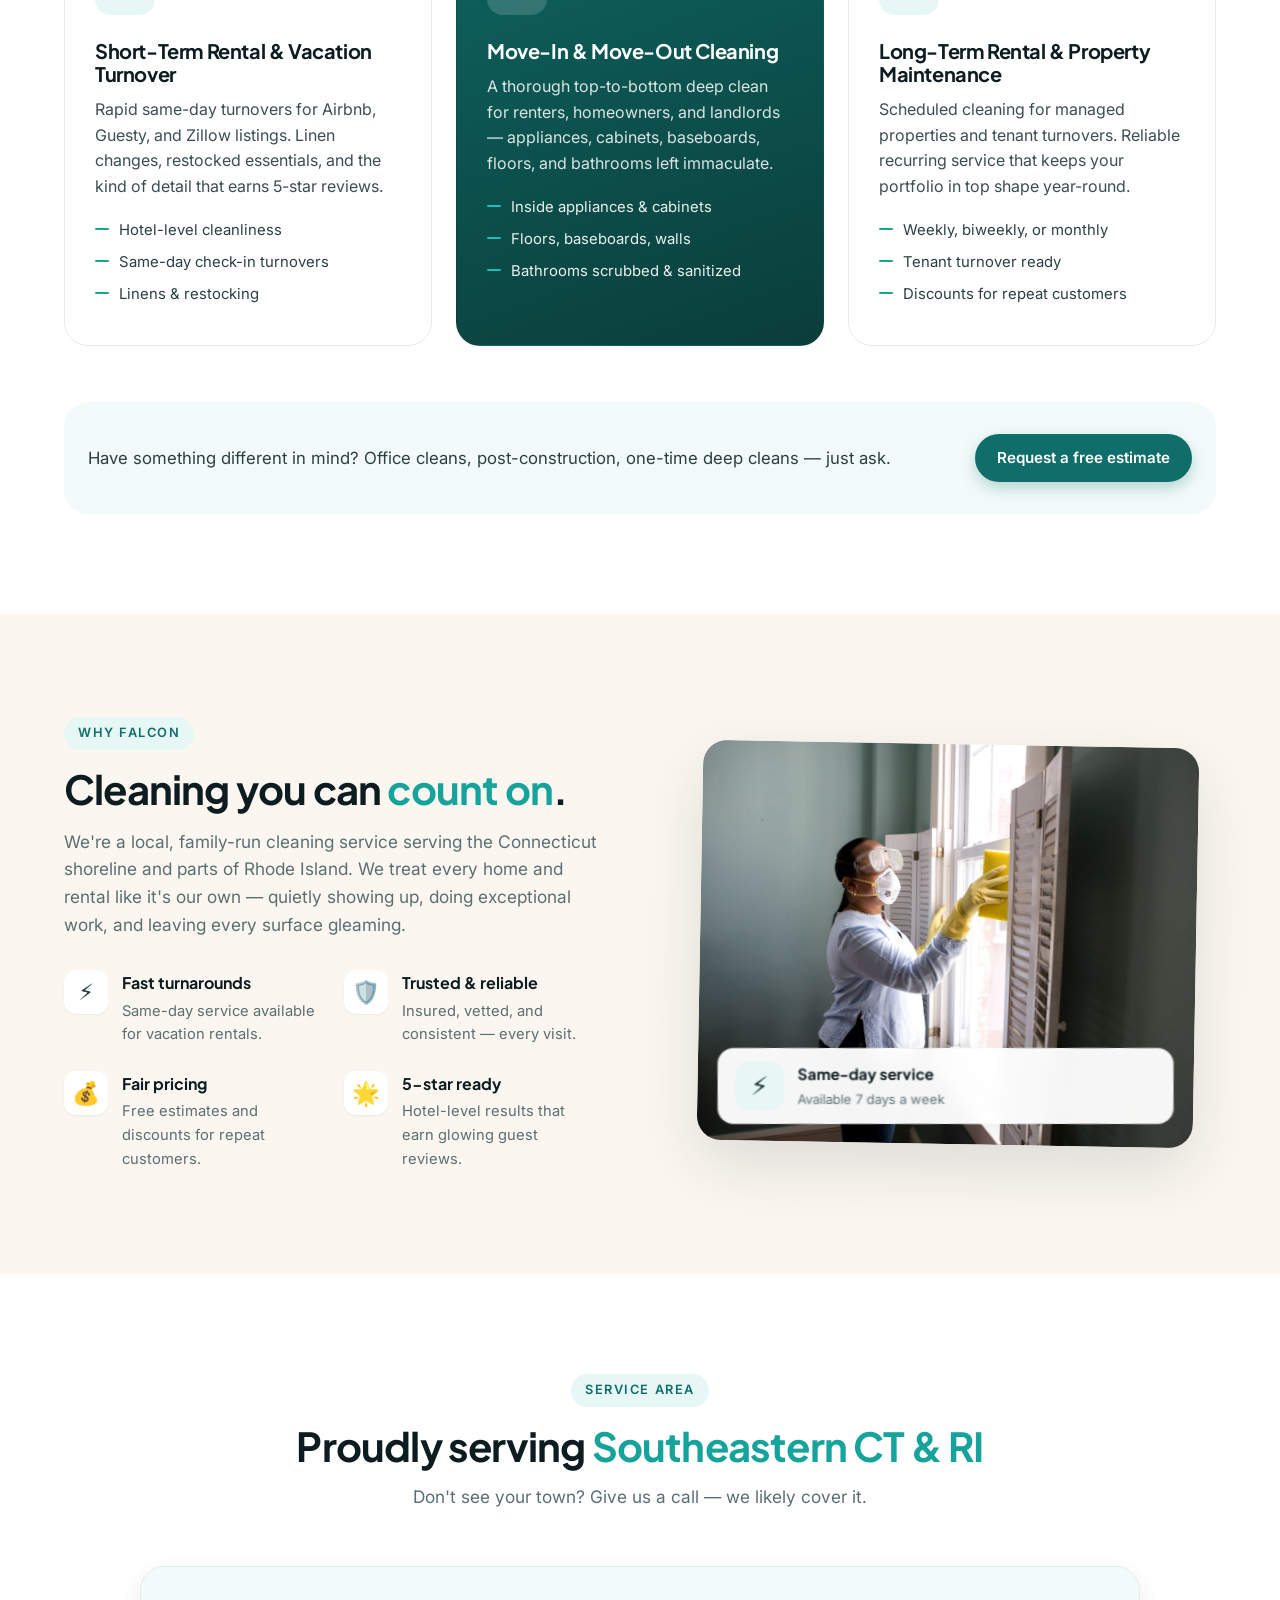
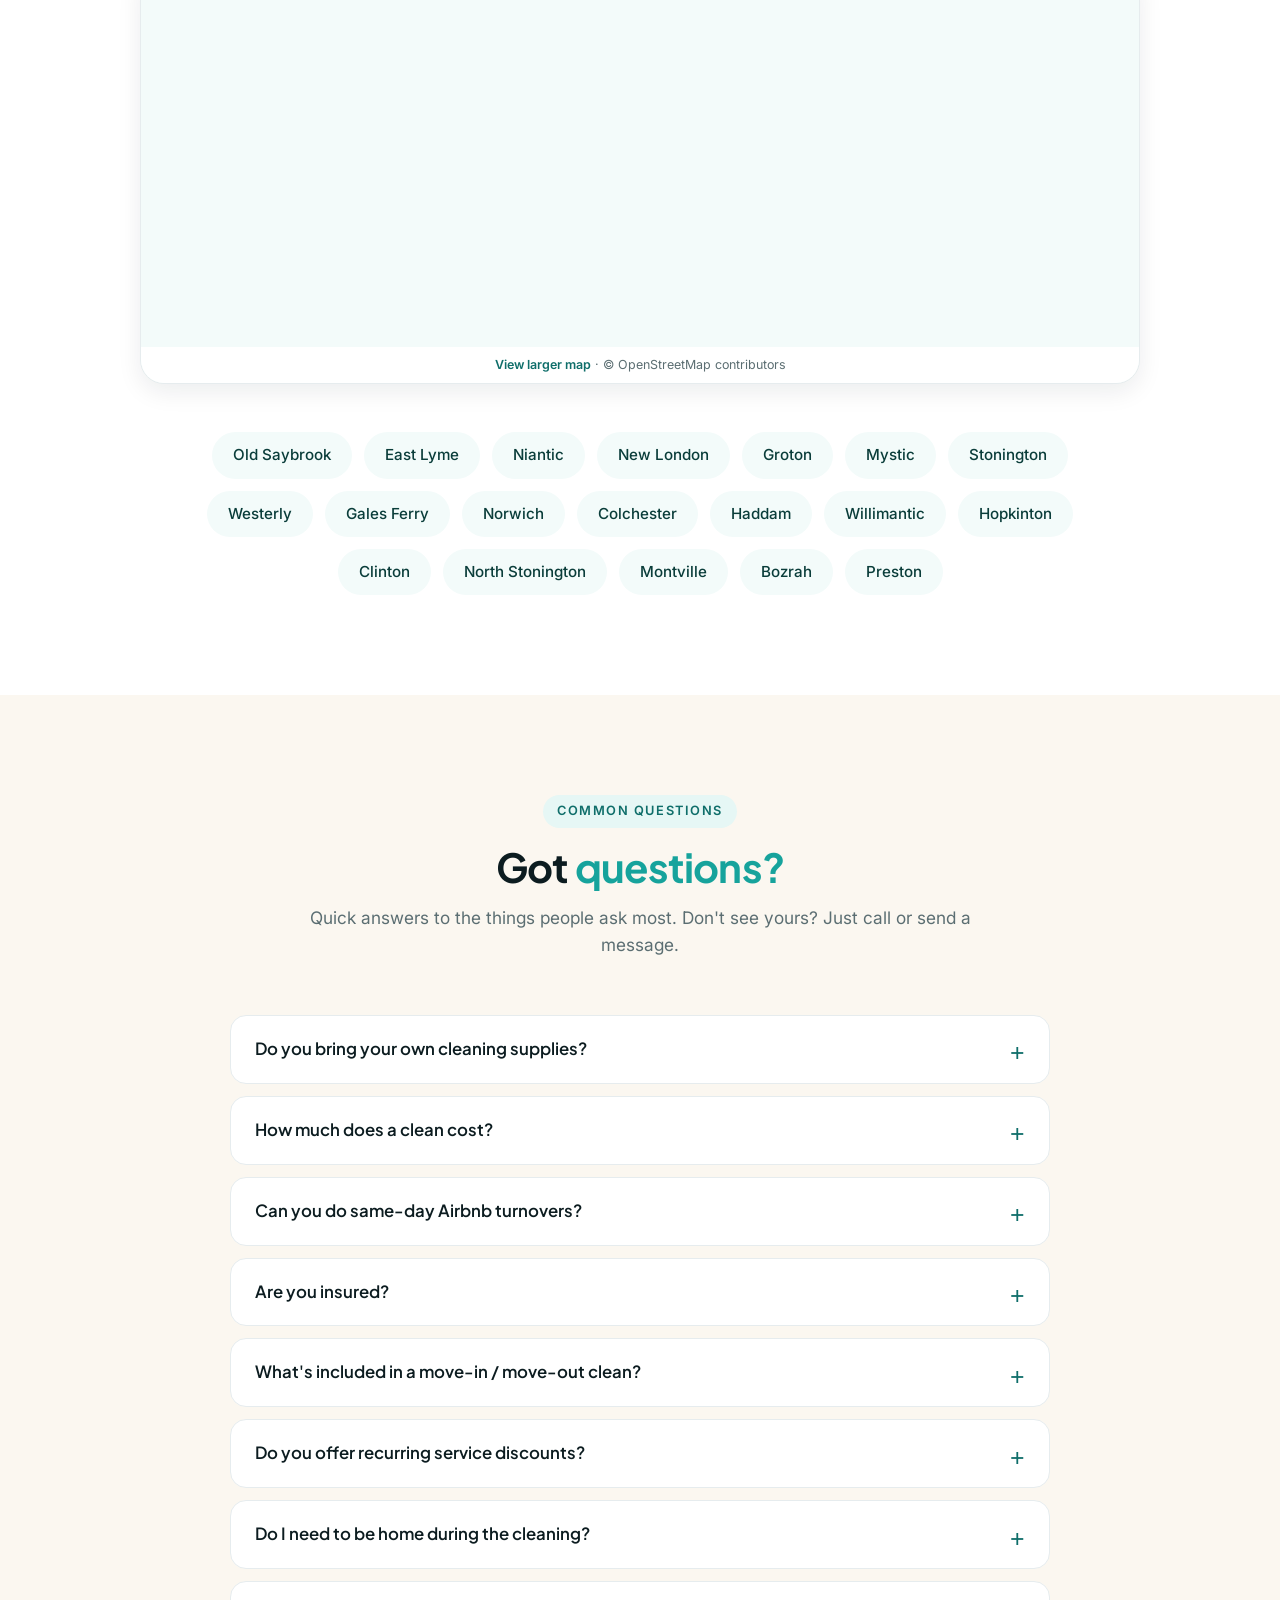
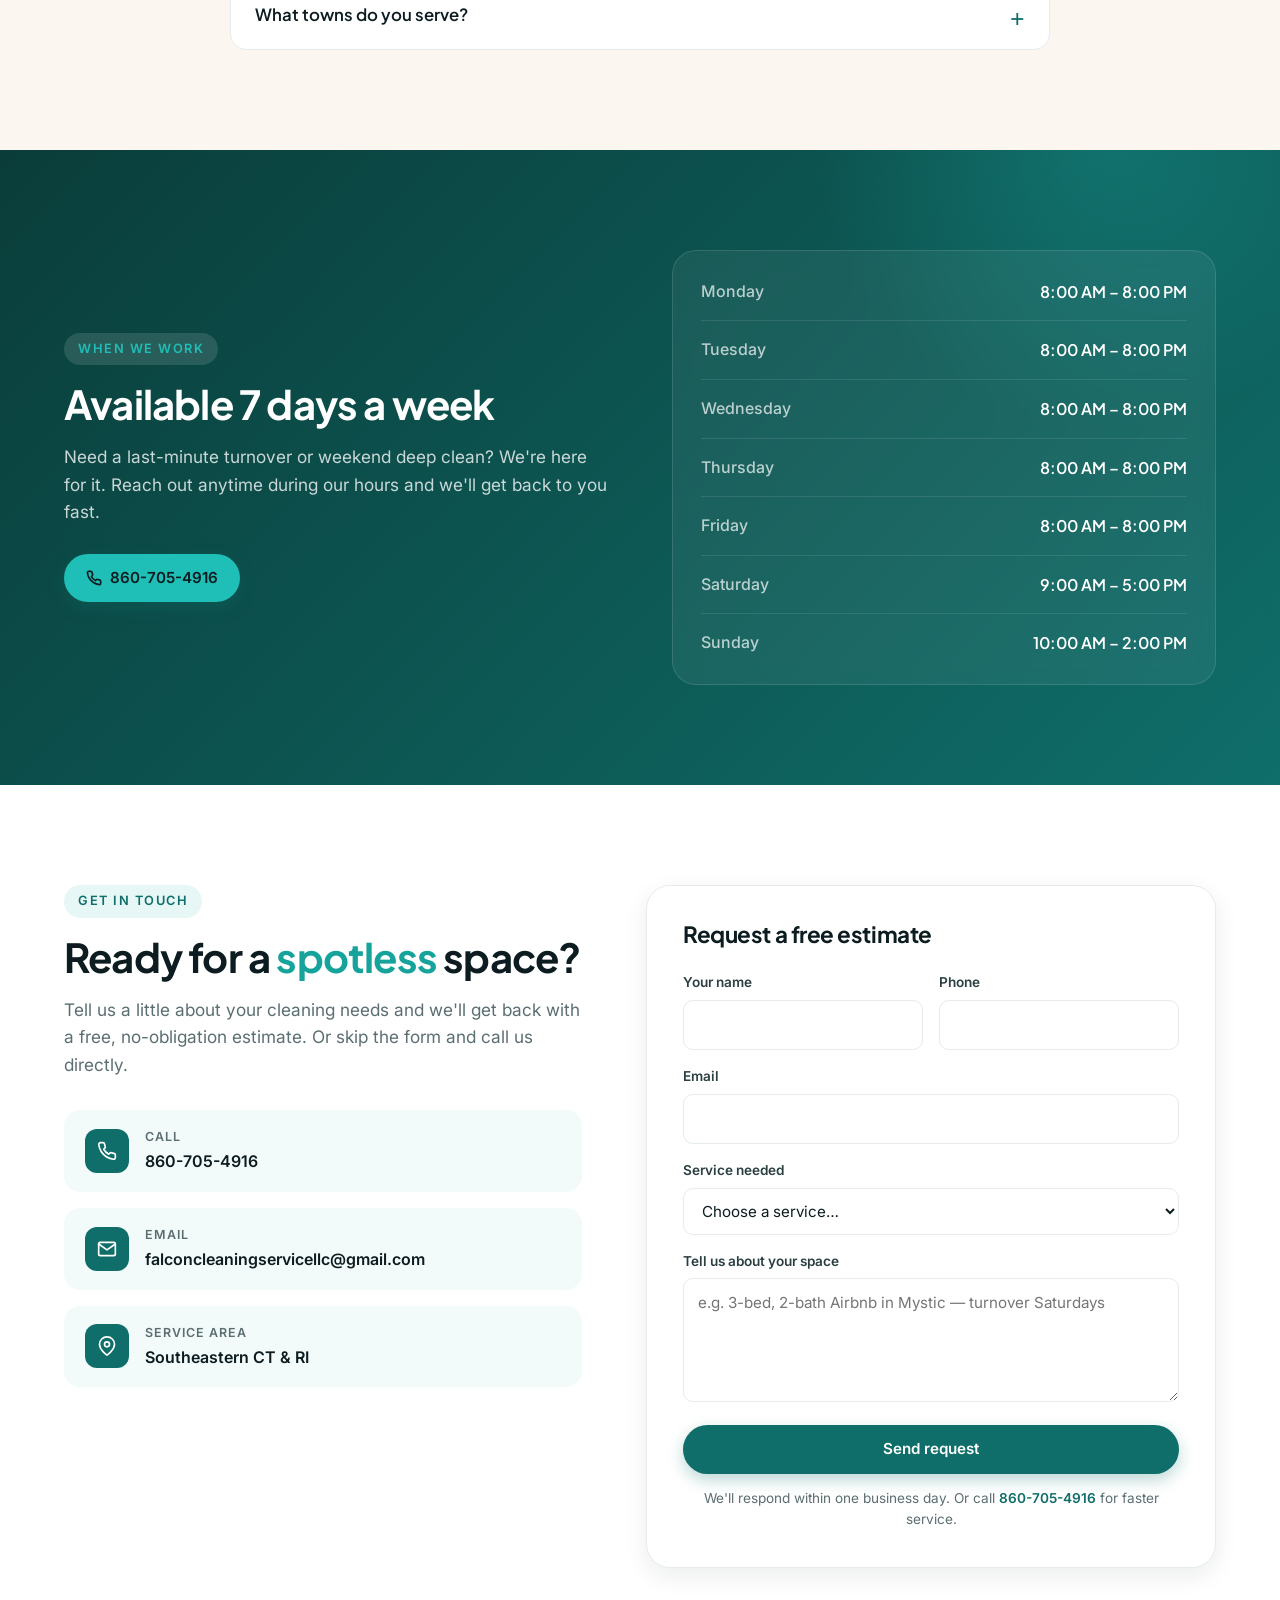
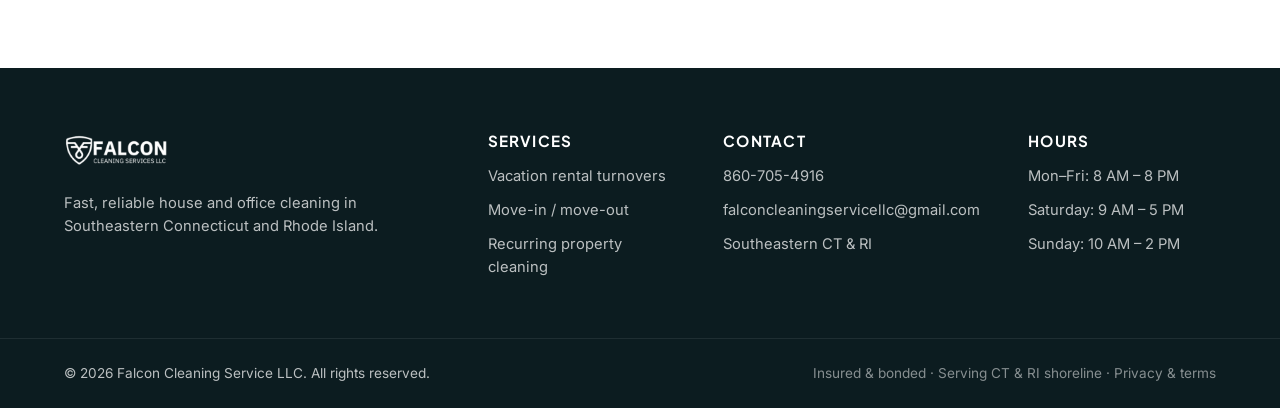
==== commit 28315a6b: "Switch map to OpenStreetMap embed with marker centered on service area" ====
--- a/index.html
+++ b/index.html
@@ -339,14 +339,13 @@
 
       <div class="map-wrap" aria-label="Service area map">
         <iframe
-          src="https://maps.google.com/maps?q=Mystic%2C%20CT&t=&z=9&ie=UTF8&iwloc=&output=embed"
+          src="https://www.openstreetmap.org/export/embed.html?bbox=-72.85,41.20,-71.65,41.75&layer=mapnik&marker=41.4205,-72.0451"
           width="100%"
           height="380"
           style="border:0; border-radius: 24px; display:block;"
           loading="lazy"
-          allowfullscreen=""
-          referrerpolicy="no-referrer-when-downgrade"
           title="Falcon Cleaning Service area: Southeastern Connecticut and Rhode Island"></iframe>
+        <p class="map-attribution"><a href="https://www.openstreetmap.org/?mlat=41.4205&mlon=-72.0451#map=9/41.42/-72.05" target="_blank" rel="noopener">View larger map</a> · &copy; OpenStreetMap contributors</p>
       </div>
 
       <div class="towns-grid">
--- a/styles.css
+++ b/styles.css
@@ -651,7 +651,15 @@
   border: 1.5px solid var(--ink-100);
   background: var(--teal-50);
 }
-.map-wrap iframe { filter: saturate(0.9); }
+.map-attribution {
+  text-align: center;
+  font-size: 0.78rem;
+  color: var(--ink-500);
+  padding: 8px 12px;
+  background: var(--white);
+  margin: 0;
+}
+.map-attribution a { color: var(--teal-700); font-weight: 600; }
 
 /* FAQ */
 .faq {
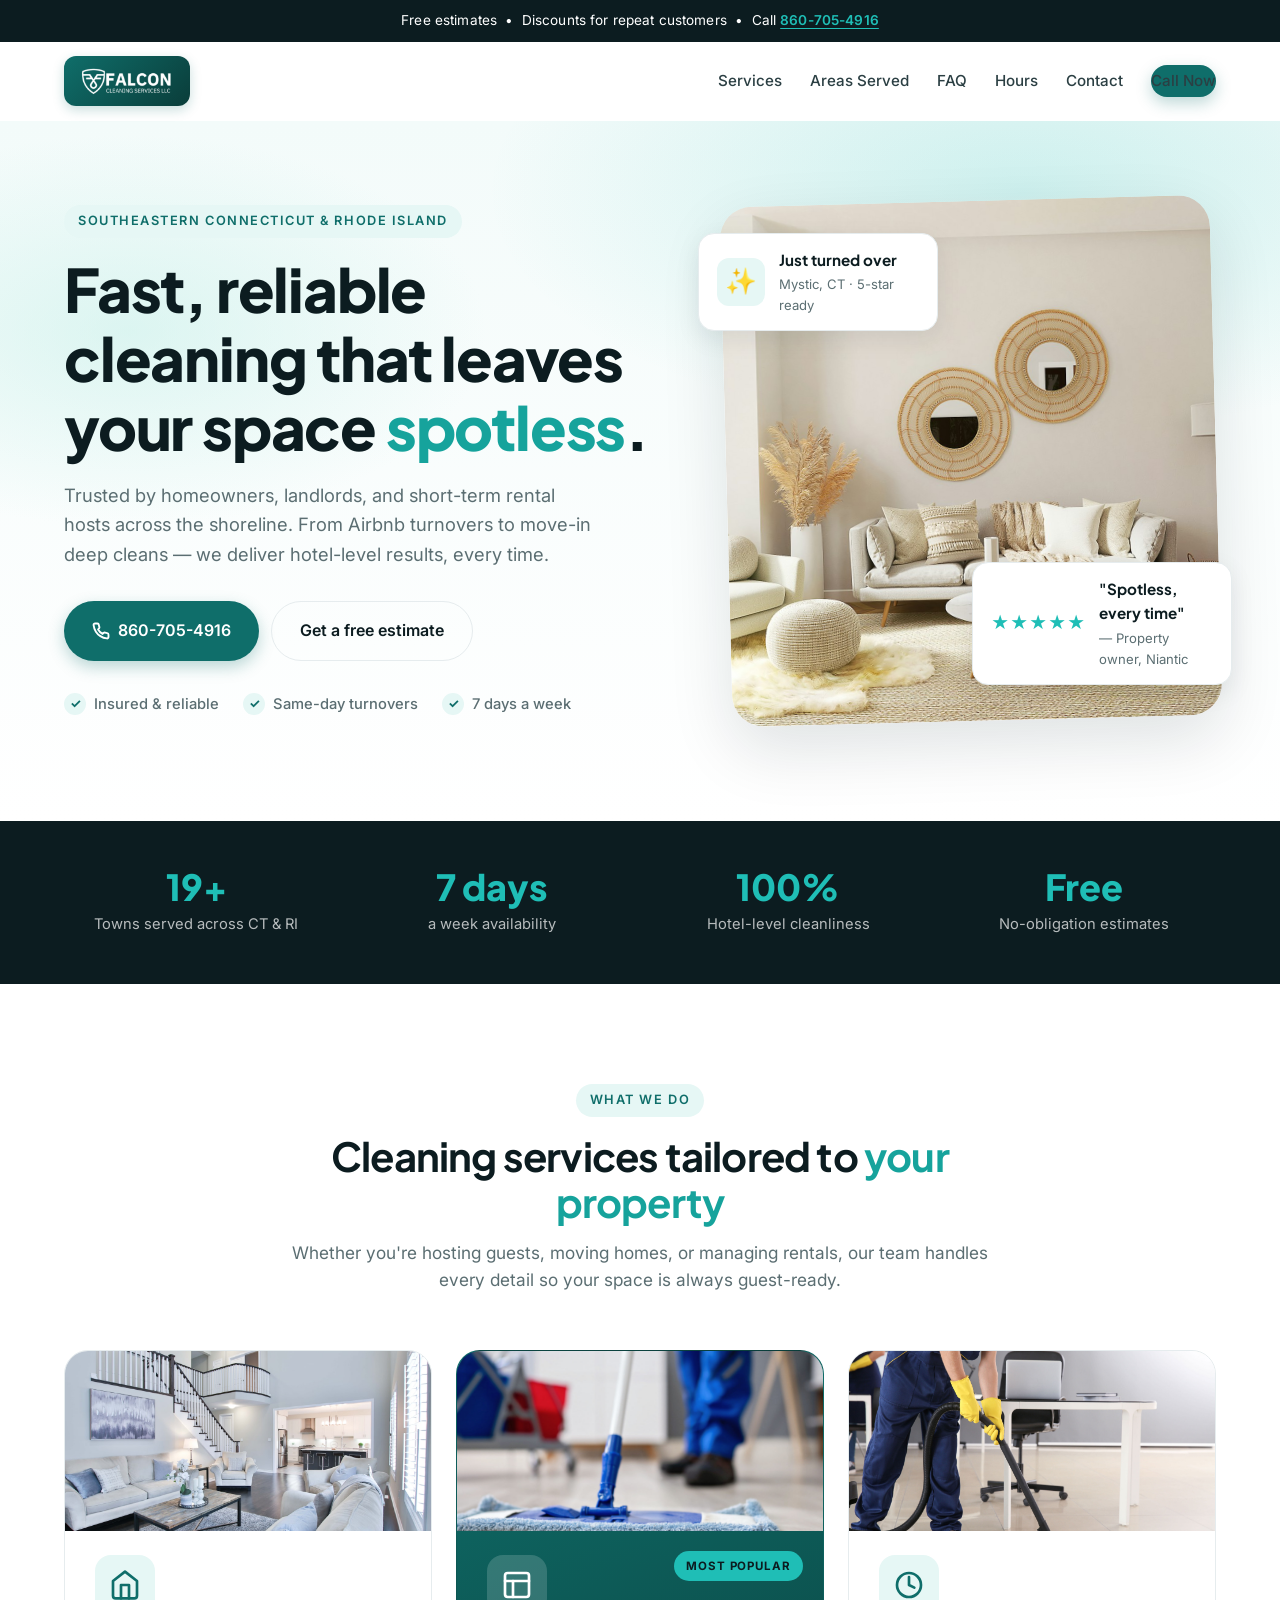
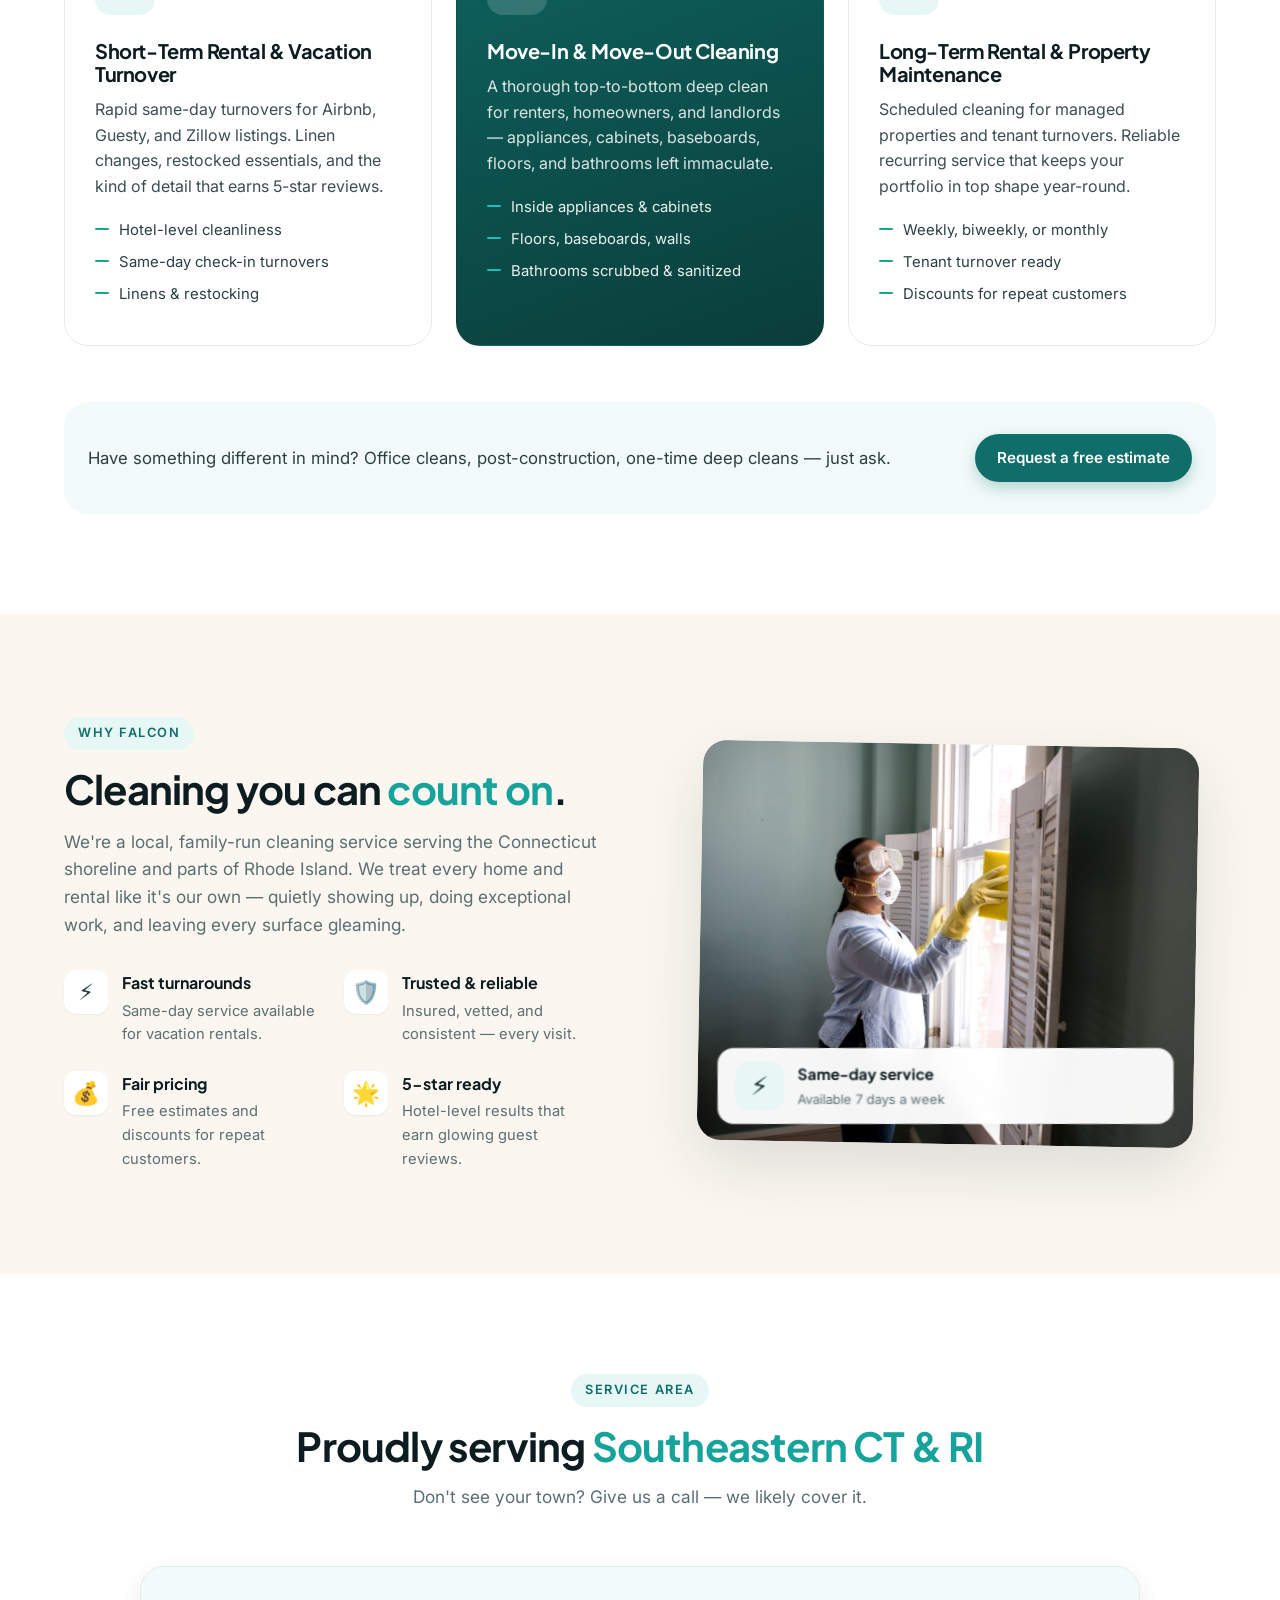
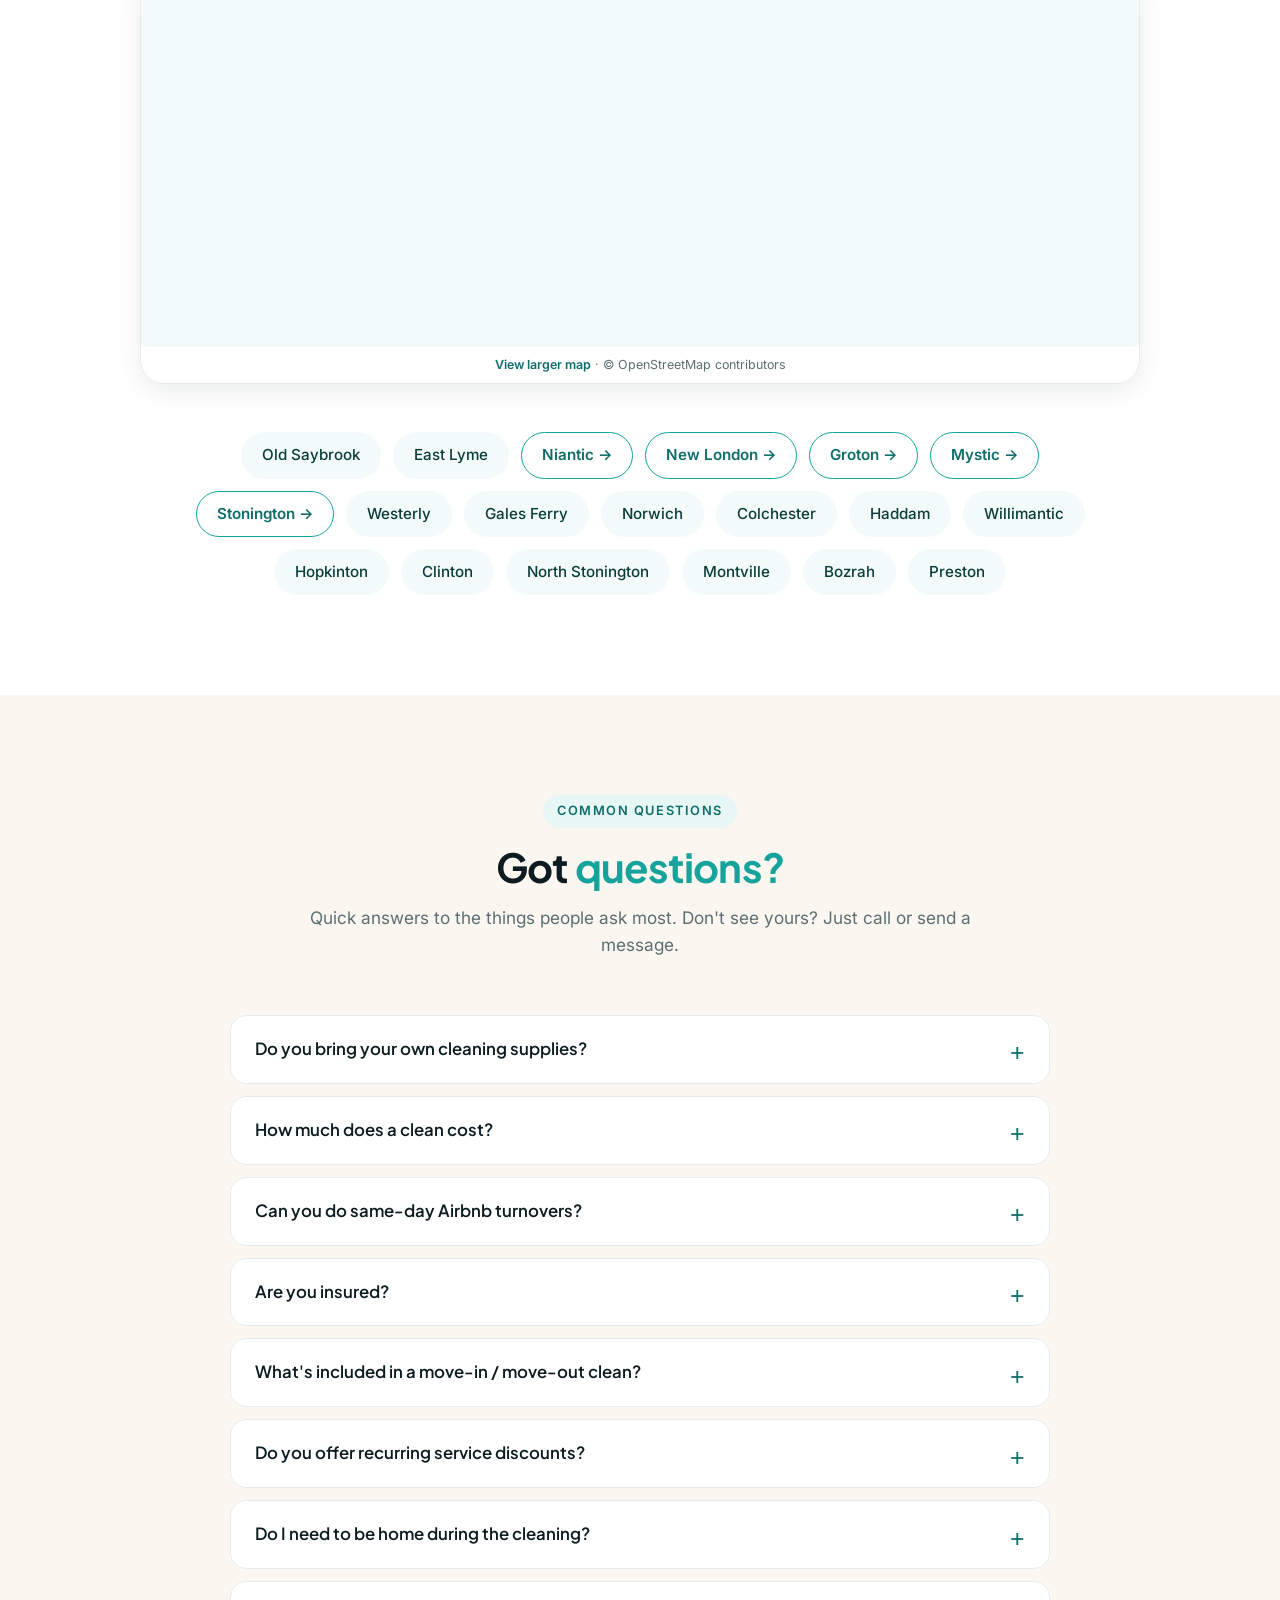
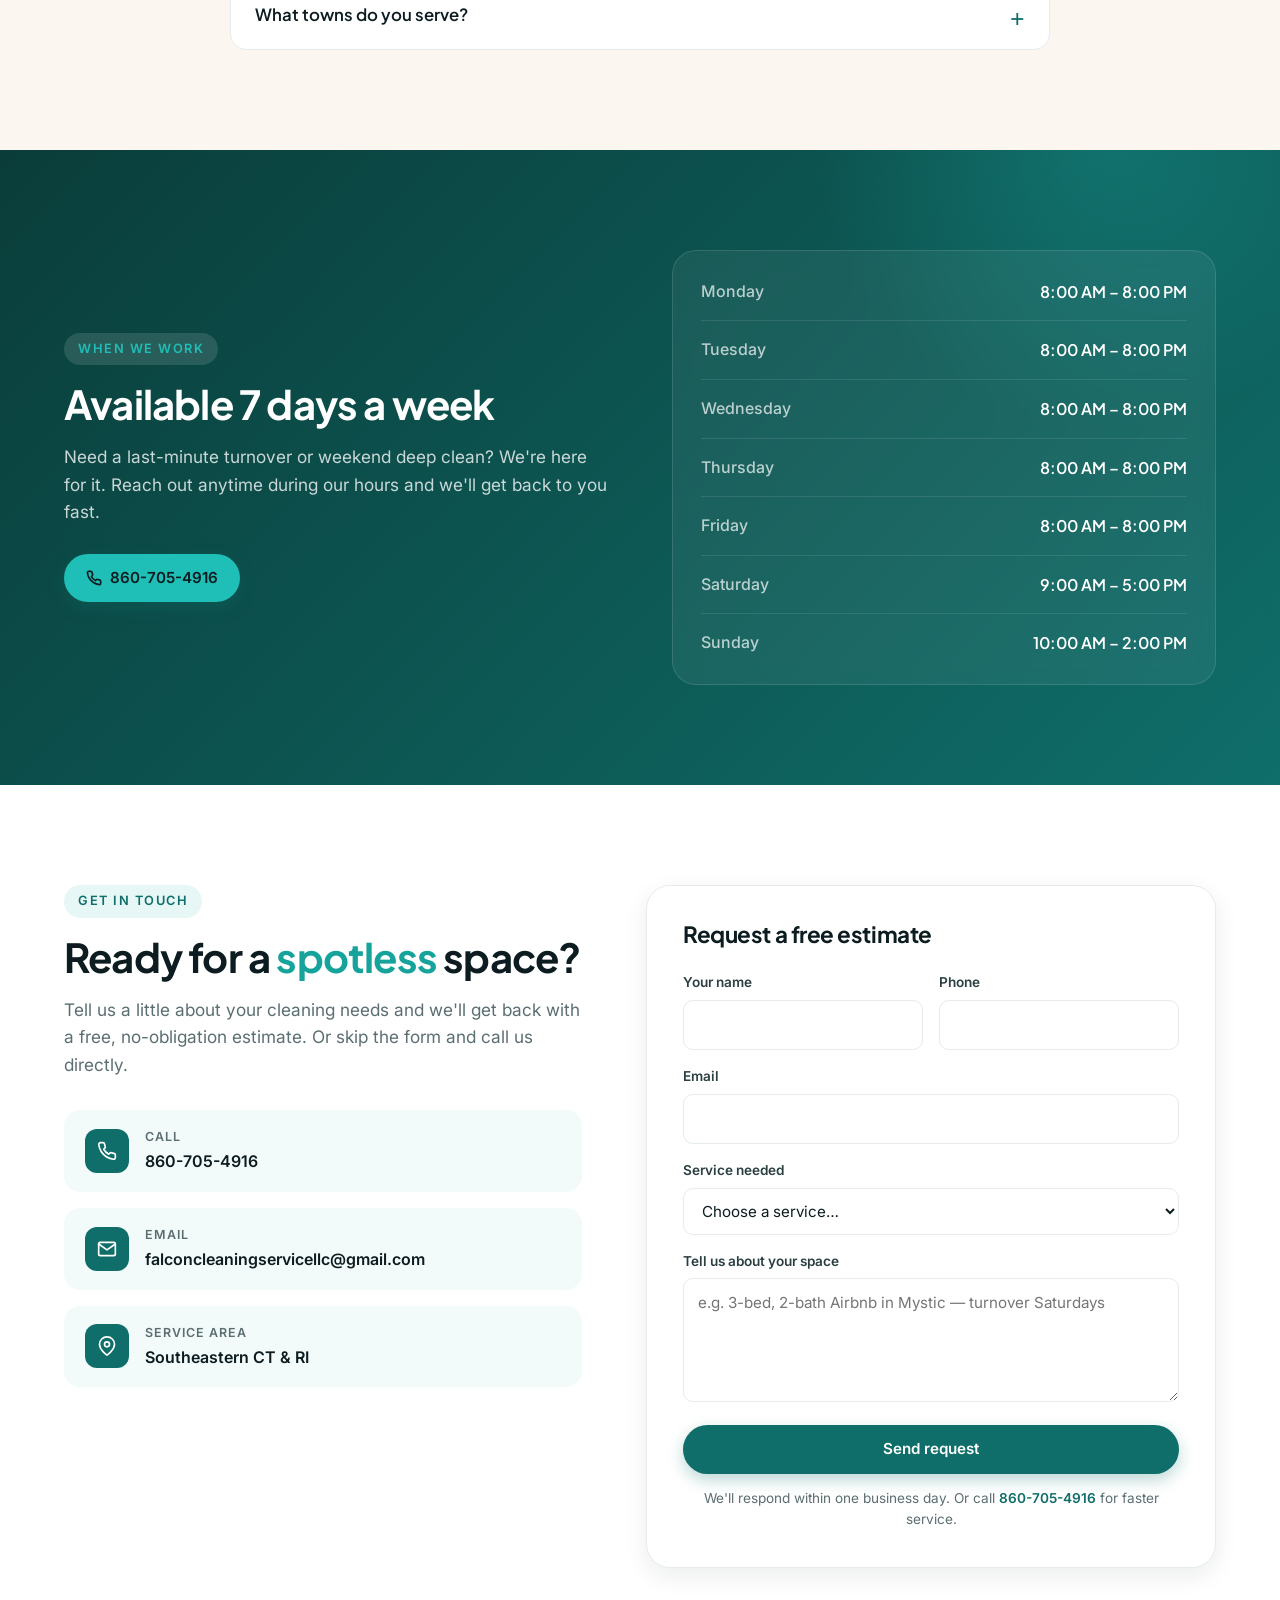
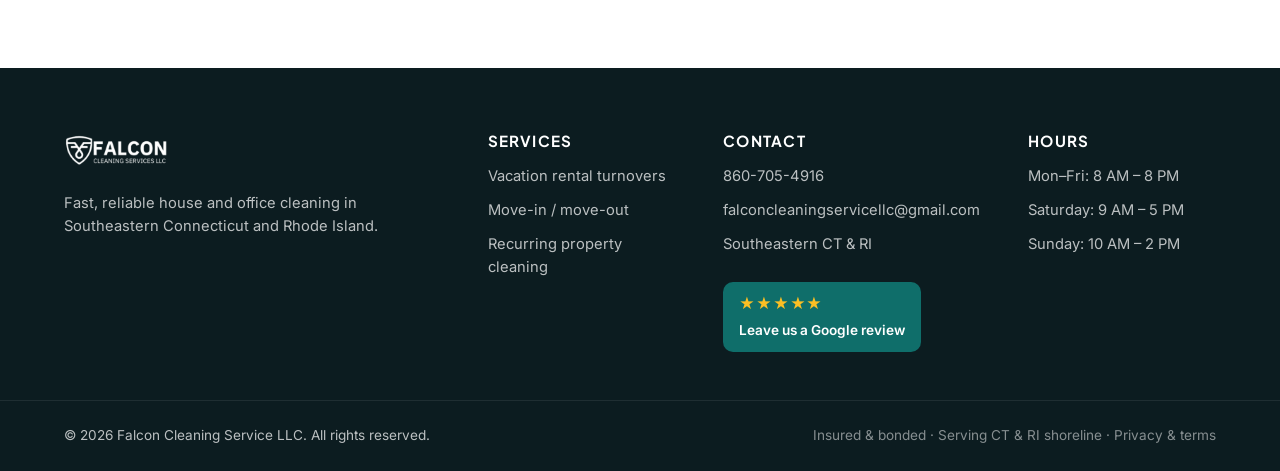
==== commit 95a5652d: "Add Google Analytics 4, Search Console verification, sitemap, robots.txt, and 5 city landing pages -" ====
--- a/index.html
+++ b/index.html
@@ -4,6 +4,7 @@
   <meta charset="UTF-8" />
   <meta name="viewport" content="width=device-width, initial-scale=1.0" />
   <meta name="theme-color" content="#0f6e6a" />
+  <meta name="google-site-verification" content="DGfedyNdwXeZ6hIc8OpbTaXQofQqWXN40J5vNGTc_zg" />
   <title>Falcon Cleaning Service LLC | House & Office Cleaning in Southeastern CT</title>
   <meta name="description" content="Fast, reliable house and office cleaning in Southeastern Connecticut. Specializing in Airbnb turnovers, move-in/out cleaning, and long-term property maintenance. Free estimates. Call 860-705-4916." />
   <meta name="keywords" content="cleaning service, house cleaning, Airbnb turnover, move-in cleaning, move-out cleaning, Connecticut, Mystic, New London, Niantic, Old Saybrook, Stonington, vacation rental cleaning" />
@@ -104,6 +105,15 @@
   <link rel="preconnect" href="https://fonts.gstatic.com" crossorigin />
   <link href="https://fonts.googleapis.com/css2?family=Plus+Jakarta+Sans:wght@400;500;600;700;800&family=Inter:wght@400;500;600&display=swap" rel="stylesheet" />
   <link rel="stylesheet" href="styles.css" />
+
+  <!-- Google tag (gtag.js) -->
+  <script async src="https://www.googletagmanager.com/gtag/js?id=G-27G6CH4DCN"></script>
+  <script>
+    window.dataLayer = window.dataLayer || [];
+    function gtag(){dataLayer.push(arguments);}
+    gtag('js', new Date());
+    gtag('config', 'G-27G6CH4DCN');
+  </script>
 </head>
 <body>
   <!-- Top announcement bar -->
@@ -351,11 +361,11 @@
       <div class="towns-grid">
         <span class="town">Old Saybrook</span>
         <span class="town">East Lyme</span>
-        <span class="town">Niantic</span>
-        <span class="town">New London</span>
-        <span class="town">Groton</span>
-        <span class="town">Mystic</span>
-        <span class="town">Stonington</span>
+        <a href="niantic.html" class="town town-link">Niantic →</a>
+        <a href="new-london.html" class="town town-link">New London →</a>
+        <a href="groton.html" class="town town-link">Groton →</a>
+        <a href="mystic.html" class="town town-link">Mystic →</a>
+        <a href="stonington.html" class="town town-link">Stonington →</a>
         <span class="town">Westerly</span>
         <span class="town">Gales Ferry</span>
         <span class="town">Norwich</span>
@@ -561,6 +571,10 @@
           <li><a href="mailto:falconcleaningservicellc@gmail.com">falconcleaningservicellc@gmail.com</a></li>
           <li>Southeastern CT &amp; RI</li>
         </ul>
+        <a href="https://www.google.com/search?q=Falcon+Cleaning+Service+LLC+Connecticut" target="_blank" rel="noopener" class="review-cta" id="googleReviewLink">
+          <span class="review-stars">★★★★★</span>
+          Leave us a Google review
+        </a>
       </div>
 
       <div class="footer-col">
--- a/styles.css
+++ b/styles.css
@@ -640,6 +640,18 @@
   color: var(--white);
   transform: translateY(-2px);
 }
+.town-link {
+  background: var(--white);
+  border-color: var(--teal-600);
+  color: var(--teal-700);
+  font-weight: 600;
+  cursor: pointer;
+}
+.town-link:hover {
+  background: var(--teal-700);
+  color: var(--white);
+  border-color: var(--teal-700);
+}
 
 /* Map */
 .map-wrap {
@@ -992,6 +1004,31 @@
 .footer-col h4 { color: var(--white); margin-bottom: 16px; }
 .footer-col ul li { margin-bottom: 10px; font-size: 0.92rem; }
 .footer-col a:hover { color: var(--teal-500); }
+
+.review-cta {
+  display: inline-flex;
+  flex-direction: column;
+  align-items: flex-start;
+  gap: 4px;
+  margin-top: 16px;
+  padding: 10px 16px;
+  background: var(--teal-700);
+  color: var(--white) !important;
+  border-radius: var(--radius-sm);
+  font-weight: 600;
+  font-size: 0.85rem;
+  transition: background 0.15s ease, transform 0.15s ease;
+}
+.review-cta:hover {
+  background: var(--teal-500) !important;
+  color: var(--ink-900) !important;
+  transform: translateY(-1px);
+}
+.review-stars {
+  color: #fbbf24;
+  font-size: 0.95rem;
+  letter-spacing: 0.05em;
+}
 
 .footer-bottom {
   border-top: 1px solid rgba(255, 255, 255, 0.08);
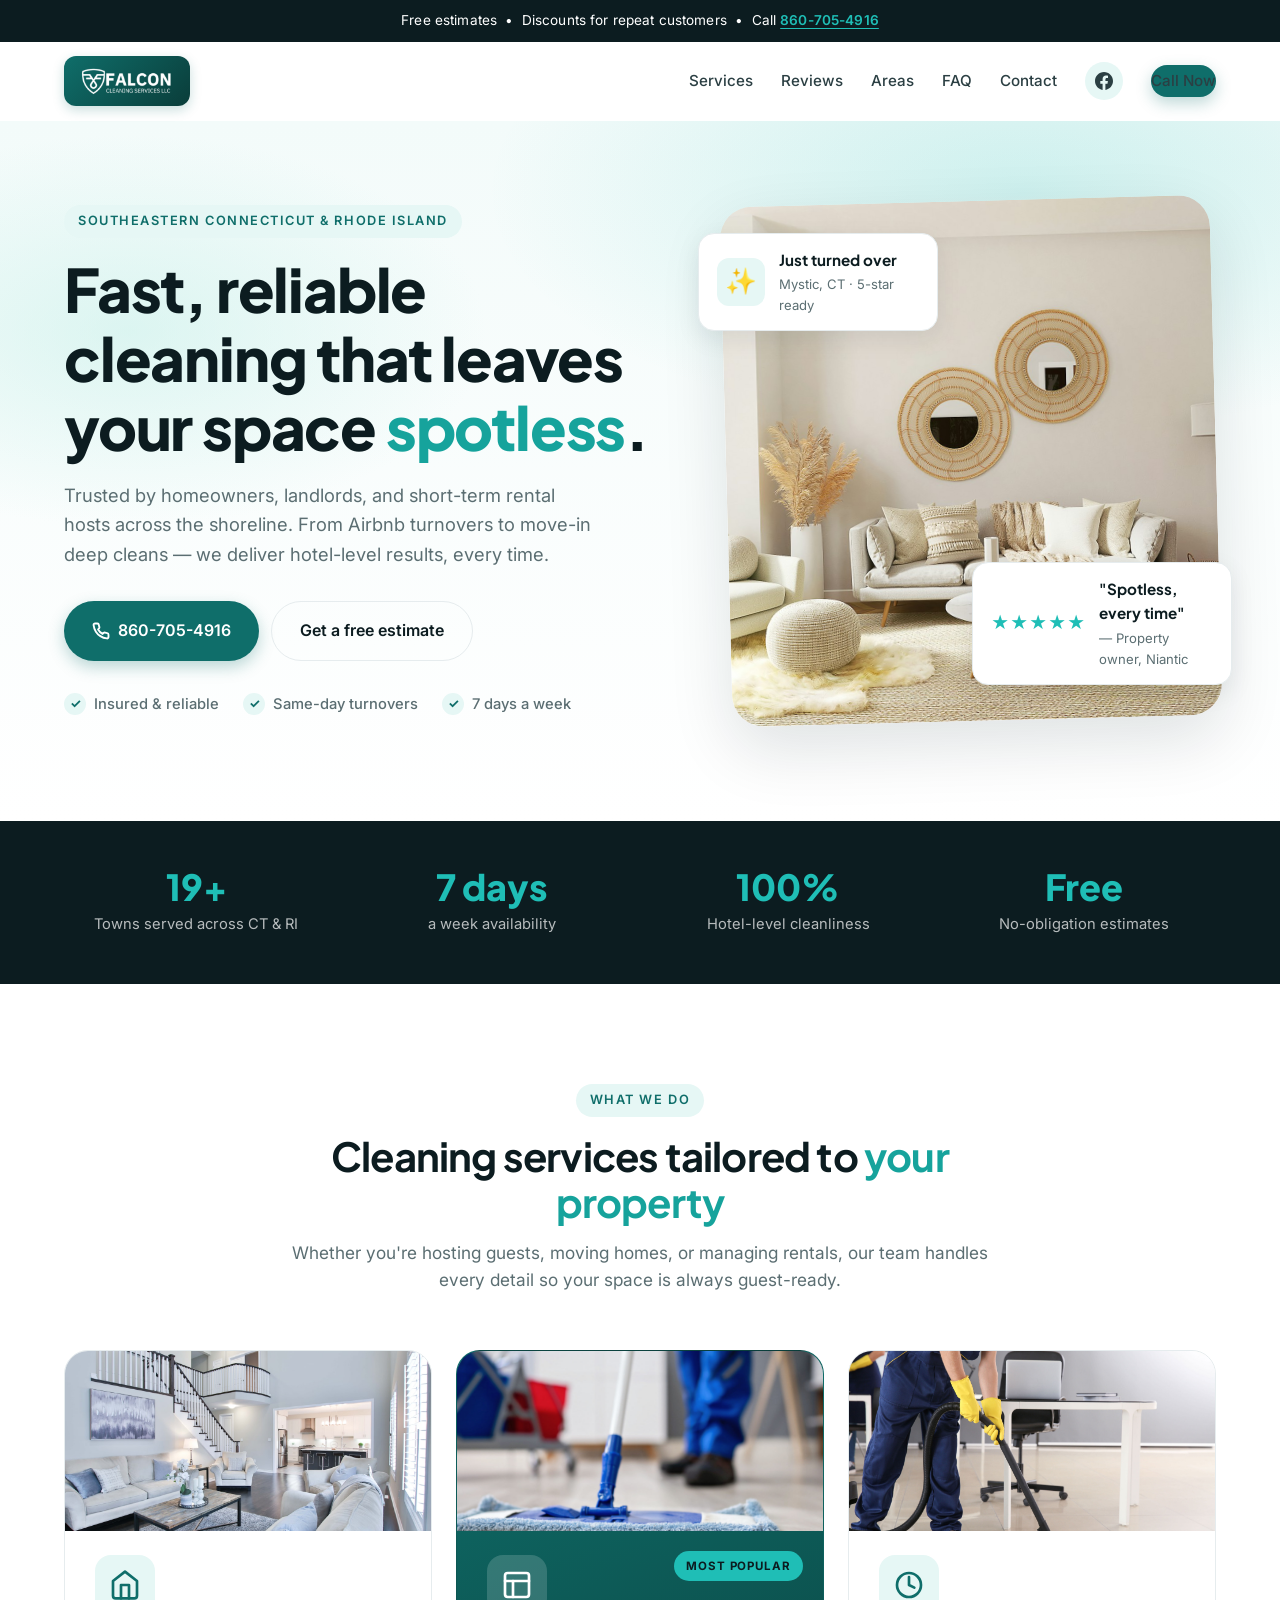
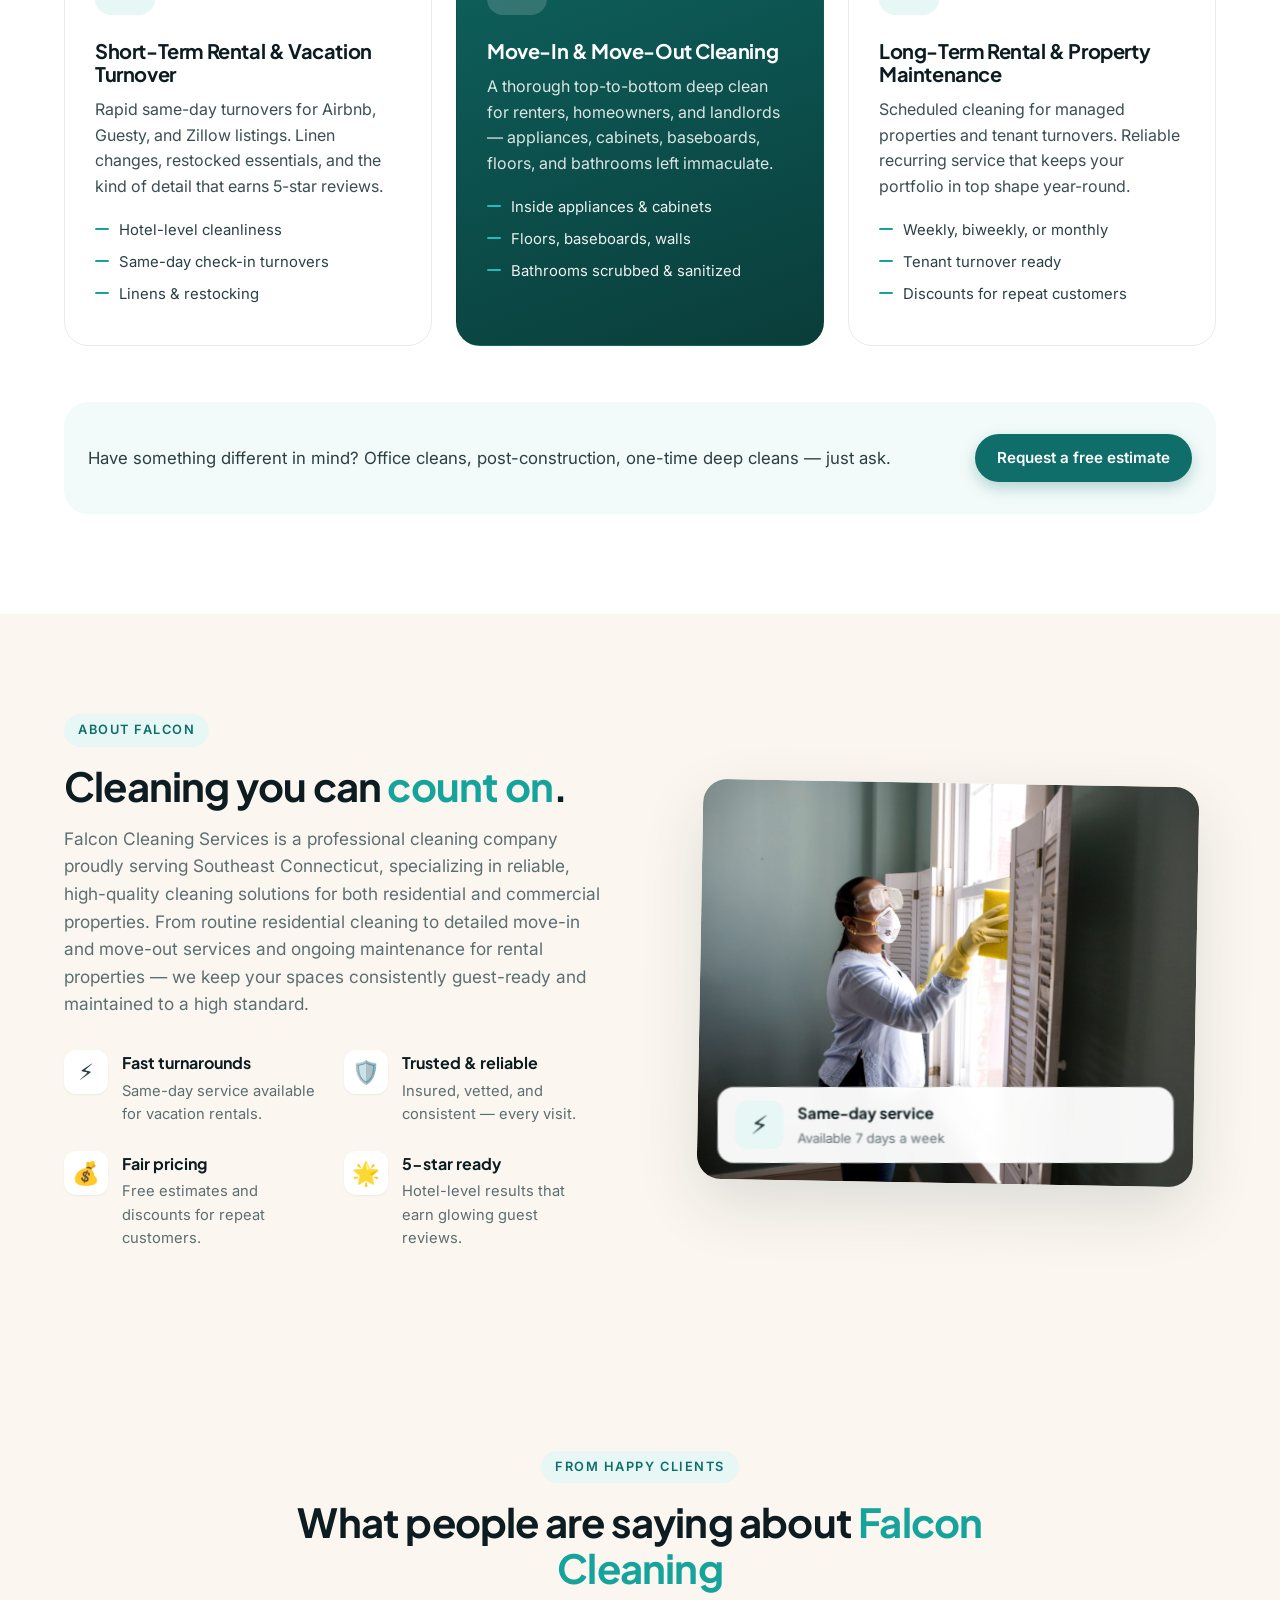
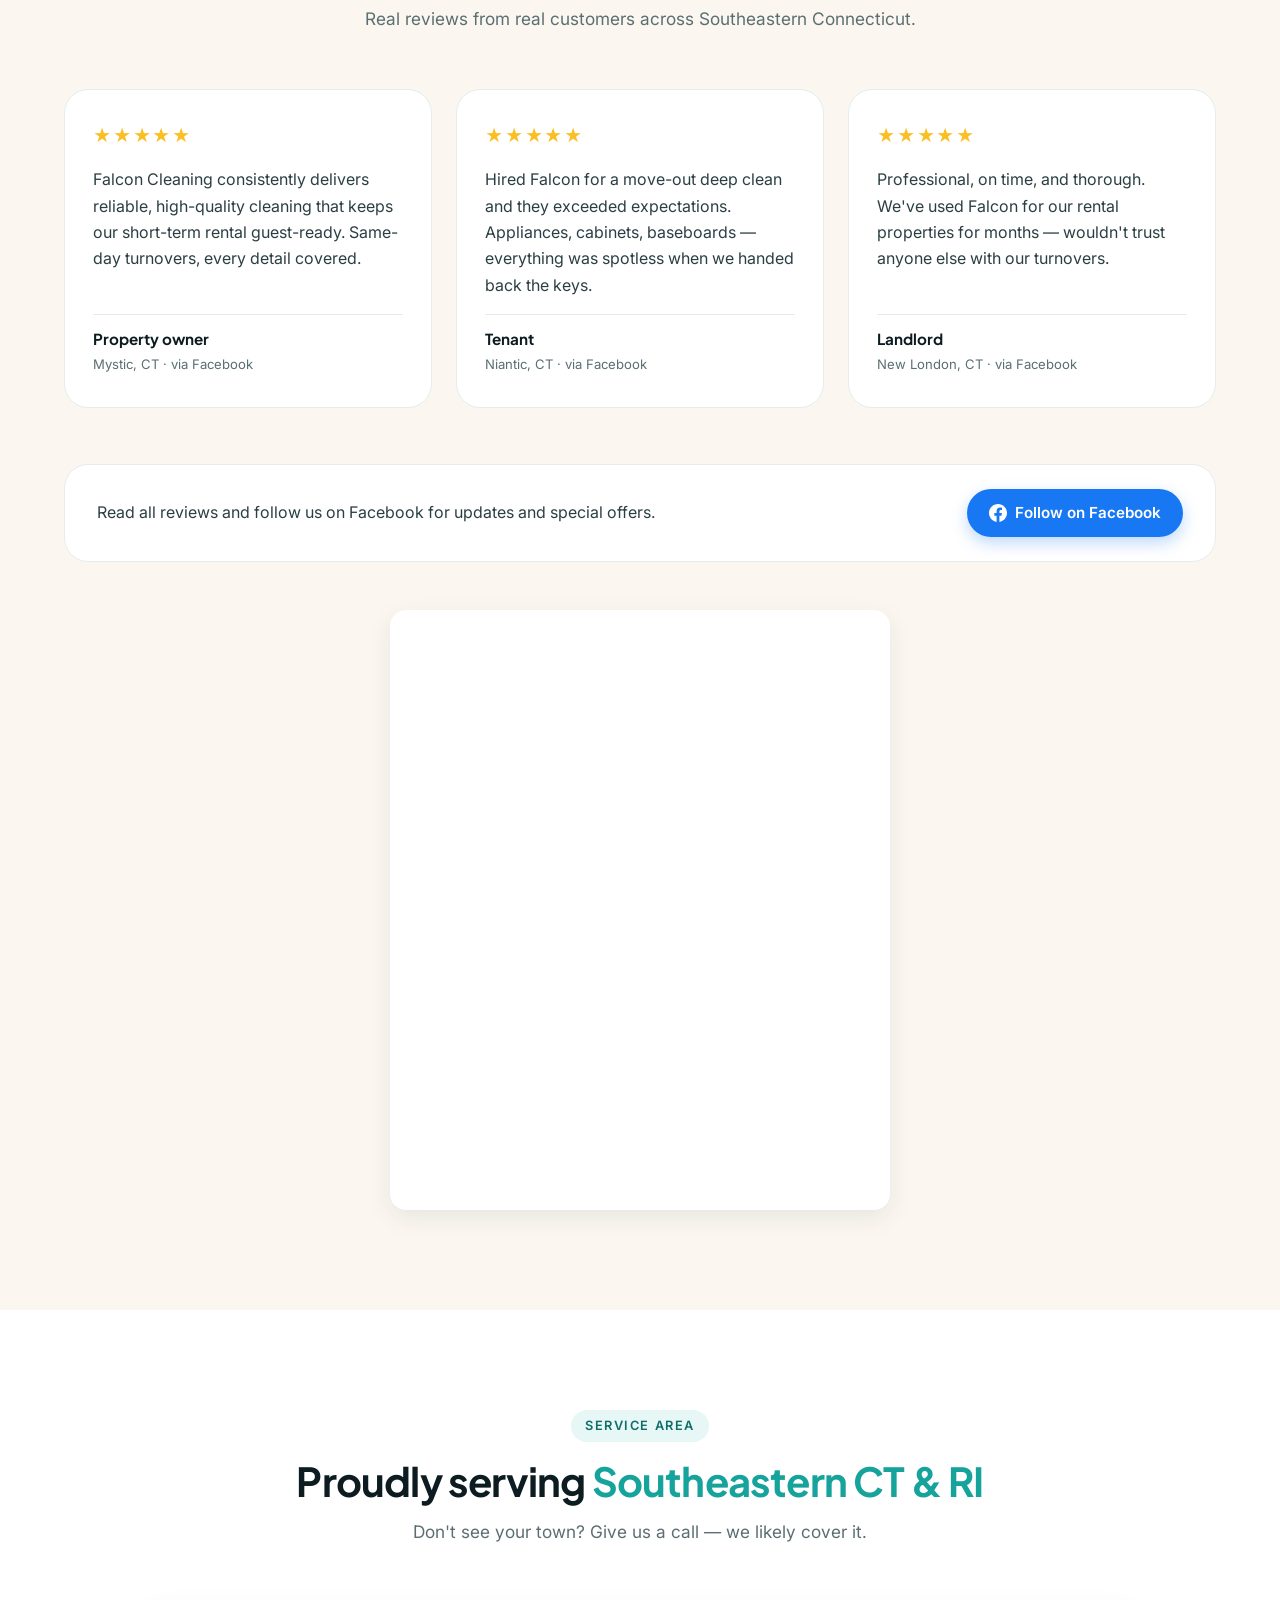
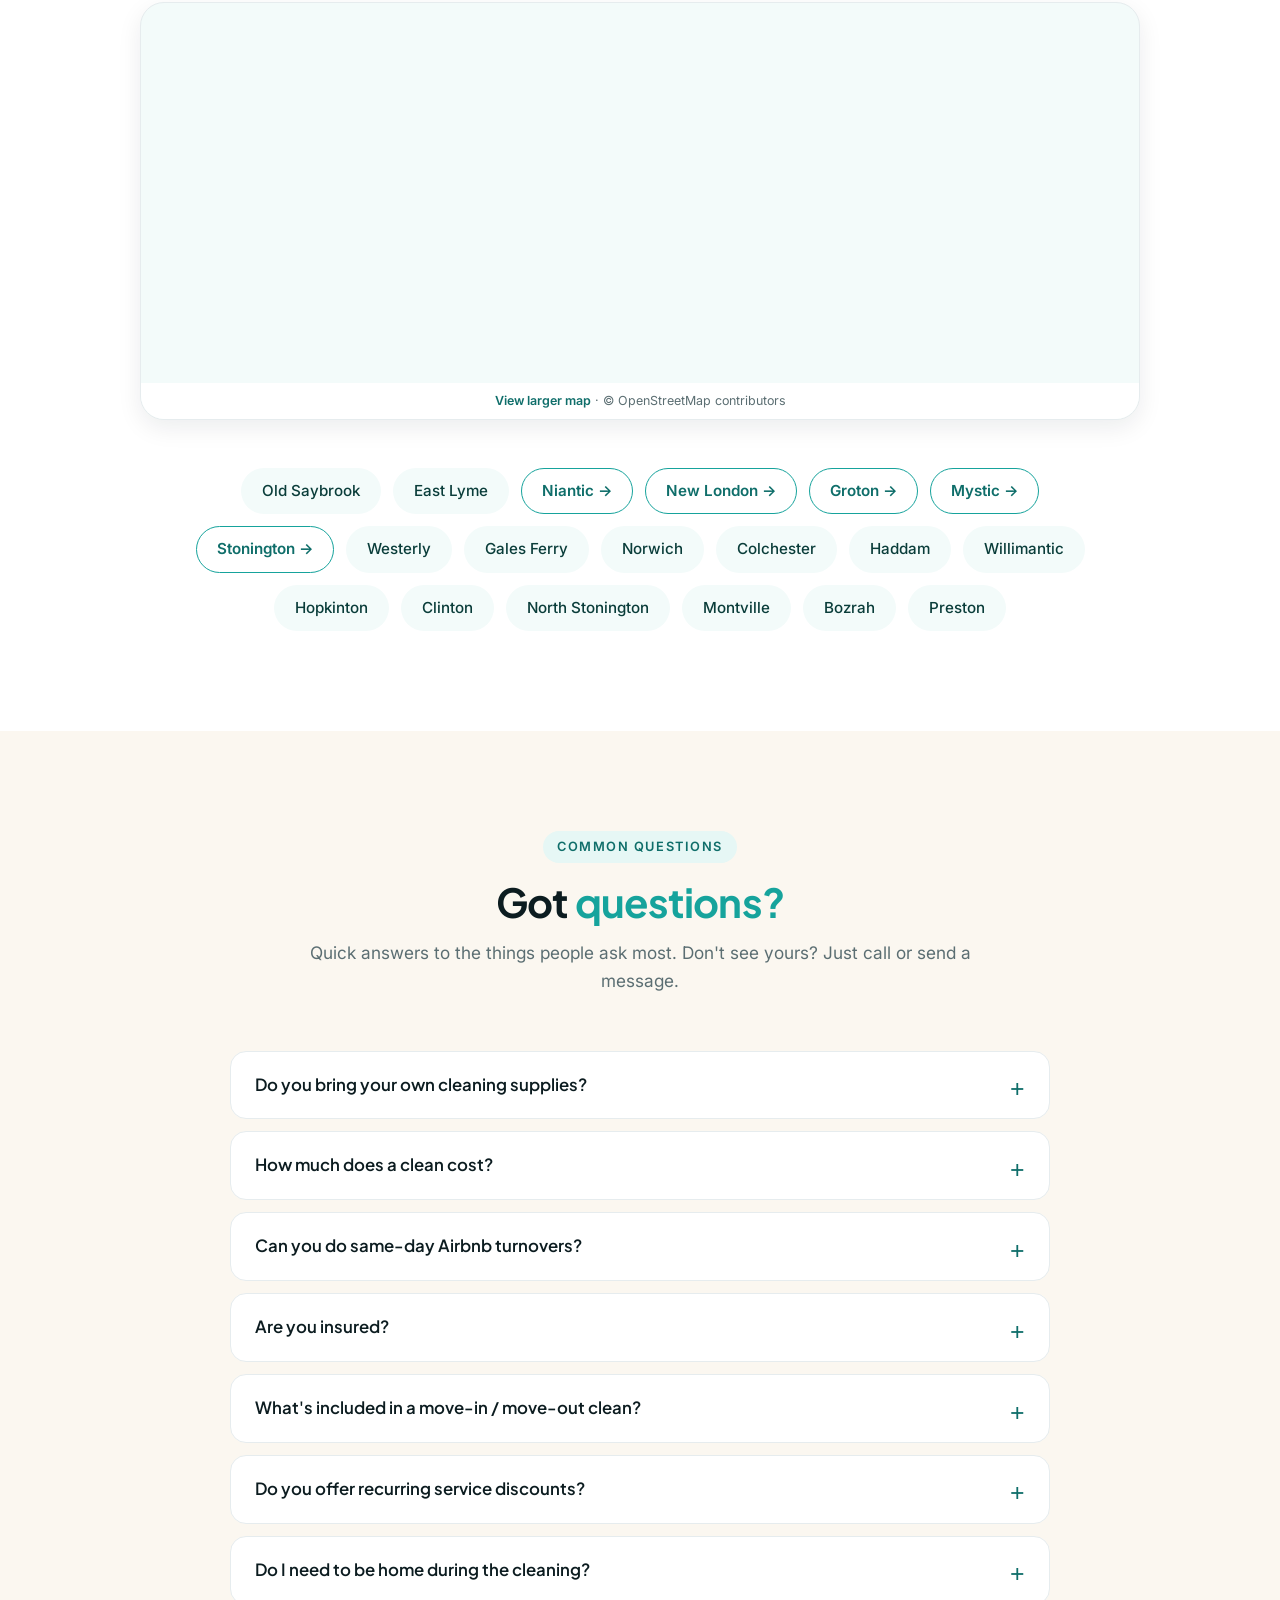
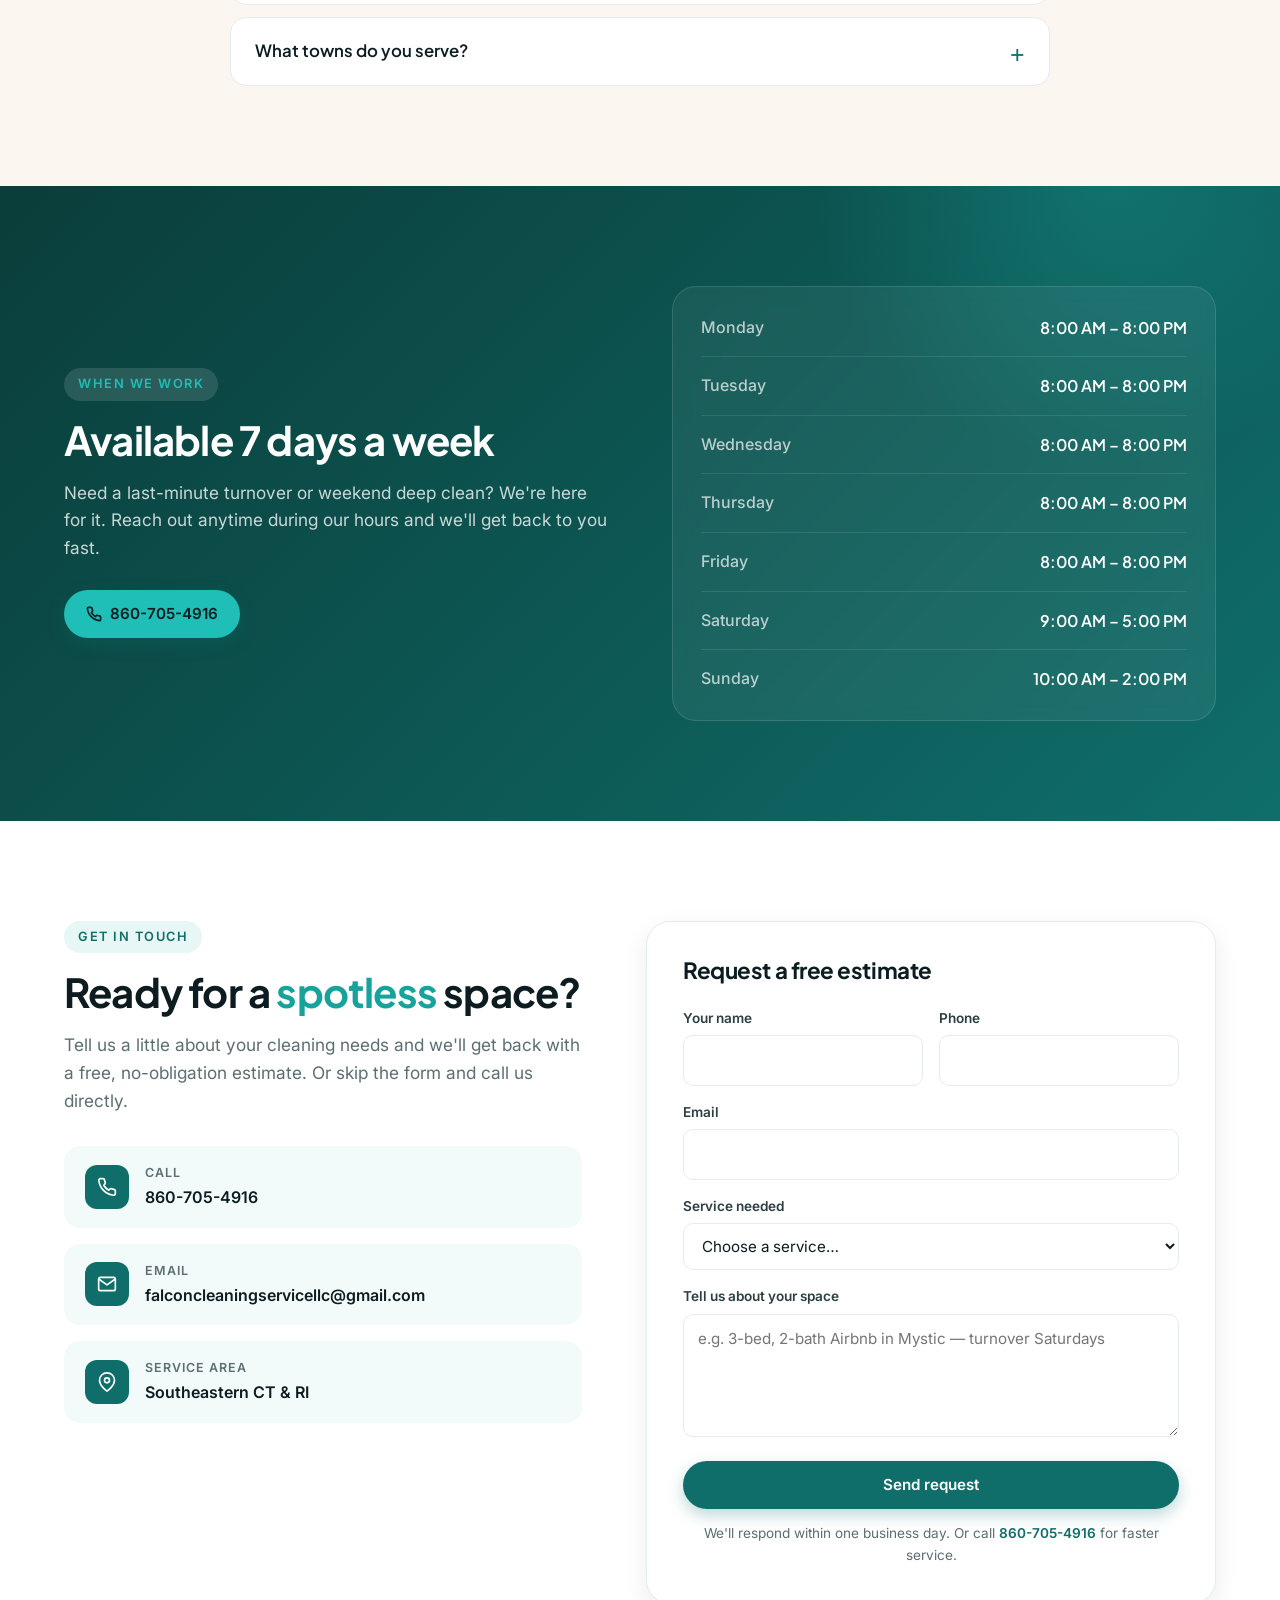
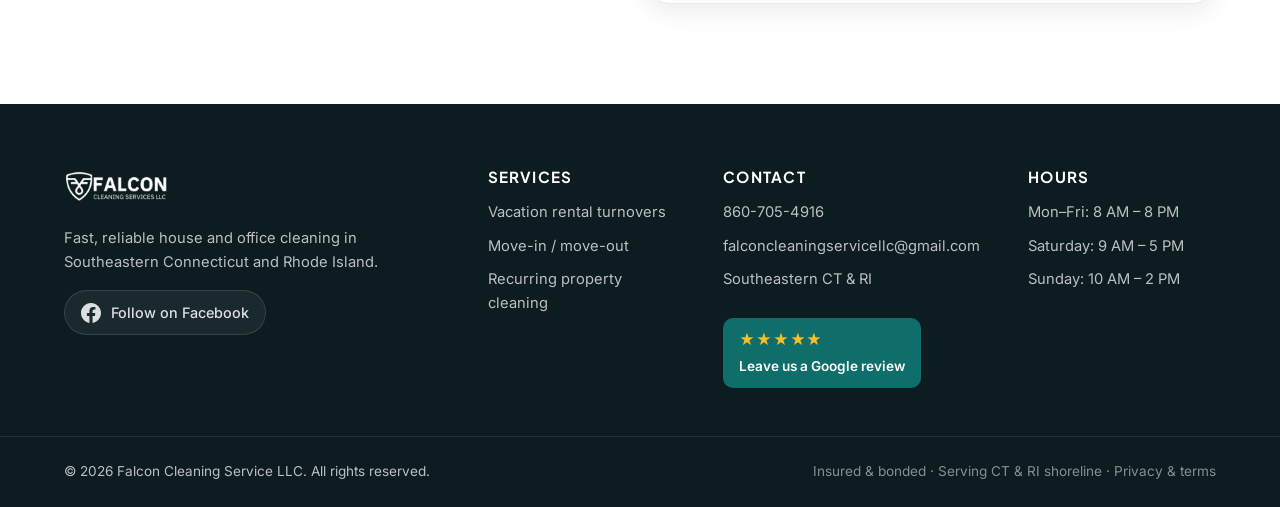
==== commit 2ec29ed3: "Integrate Facebook: page plugin embed, follow buttons, testimonials, and her actual copy - Add testi" ====
--- a/index.html
+++ b/index.html
@@ -42,6 +42,9 @@
     "url": "https://falcon-cleaning-ct.onrender.com/",
     "telephone": "+1-860-705-4916",
     "email": "falconcleaningservicellc@gmail.com",
+    "sameAs": [
+      "https://www.facebook.com/profile.php?id=100045180648019"
+    ],
     "priceRange": "$$",
     "address": {
       "@type": "PostalAddress",
@@ -132,10 +135,13 @@
 
       <nav class="nav" id="nav">
         <a href="#services">Services</a>
-        <a href="#areas">Areas Served</a>
+        <a href="#testimonials">Reviews</a>
+        <a href="#areas">Areas</a>
         <a href="#faq">FAQ</a>
-        <a href="#hours">Hours</a>
         <a href="#contact">Contact</a>
+        <a href="https://www.facebook.com/profile.php?id=100045180648019" target="_blank" rel="noopener" class="nav-fb" aria-label="Follow Falcon Cleaning on Facebook">
+          <svg width="18" height="18" viewBox="0 0 24 24" fill="currentColor"><path d="M24 12.073c0-6.627-5.373-12-12-12s-12 5.373-12 12c0 5.99 4.388 10.954 10.125 11.854v-8.385H7.078v-3.47h3.047V9.43c0-3.007 1.792-4.669 4.533-4.669 1.312 0 2.686.235 2.686.235v2.953H15.83c-1.491 0-1.956.925-1.956 1.874v2.25h3.328l-.532 3.47h-2.796v8.385C19.612 23.027 24 18.062 24 12.073z"/></svg>
+        </a>
         <a href="tel:8607054916" class="btn btn-primary nav-cta">Call Now</a>
       </nav>
 
@@ -285,9 +291,9 @@
   <section class="why">
     <div class="container why-grid">
       <div class="why-text">
-        <span class="eyebrow">Why Falcon</span>
+        <span class="eyebrow">About Falcon</span>
         <h2>Cleaning you can <span class="accent">count on</span>.</h2>
-        <p>We're a local, family-run cleaning service serving the Connecticut shoreline and parts of Rhode Island. We treat every home and rental like it's our own — quietly showing up, doing exceptional work, and leaving every surface gleaming.</p>
+        <p>Falcon Cleaning Services is a professional cleaning company proudly serving Southeast Connecticut, specializing in reliable, high-quality cleaning solutions for both residential and commercial properties. From routine residential cleaning to detailed move-in and move-out services and ongoing maintenance for rental properties — we keep your spaces consistently guest-ready and maintained to a high standard.</p>
 
         <div class="why-features">
           <div class="why-feature">
@@ -334,6 +340,68 @@
             </div>
           </div>
         </div>
+      </div>
+    </div>
+  </section>
+
+  <!-- Testimonials & Facebook -->
+  <section class="testimonials" id="testimonials">
+    <div class="container">
+      <div class="section-head">
+        <span class="eyebrow">From happy clients</span>
+        <h2>What people are saying about <span class="accent">Falcon Cleaning</span></h2>
+        <p>Real reviews from real customers across Southeastern Connecticut.</p>
+      </div>
+
+      <div class="testimonials-grid">
+        <article class="testimonial-card">
+          <div class="t-stars">★★★★★</div>
+          <p class="t-quote">Falcon Cleaning consistently delivers reliable, high-quality cleaning that keeps our short-term rental guest-ready. Same-day turnovers, every detail covered.</p>
+          <div class="t-author">
+            <strong>Property owner</strong>
+            <span>Mystic, CT · via Facebook</span>
+          </div>
+        </article>
+
+        <article class="testimonial-card">
+          <div class="t-stars">★★★★★</div>
+          <p class="t-quote">Hired Falcon for a move-out deep clean and they exceeded expectations. Appliances, cabinets, baseboards — everything was spotless when we handed back the keys.</p>
+          <div class="t-author">
+            <strong>Tenant</strong>
+            <span>Niantic, CT · via Facebook</span>
+          </div>
+        </article>
+
+        <article class="testimonial-card">
+          <div class="t-stars">★★★★★</div>
+          <p class="t-quote">Professional, on time, and thorough. We've used Falcon for our rental properties for months — wouldn't trust anyone else with our turnovers.</p>
+          <div class="t-author">
+            <strong>Landlord</strong>
+            <span>New London, CT · via Facebook</span>
+          </div>
+        </article>
+      </div>
+
+      <div class="fb-cta">
+        <p>Read all reviews and follow us on Facebook for updates and special offers.</p>
+        <a href="https://www.facebook.com/profile.php?id=100045180648019" target="_blank" rel="noopener" class="btn btn-primary">
+          <svg width="18" height="18" viewBox="0 0 24 24" fill="currentColor"><path d="M24 12.073c0-6.627-5.373-12-12-12s-12 5.373-12 12c0 5.99 4.388 10.954 10.125 11.854v-8.385H7.078v-3.47h3.047V9.43c0-3.007 1.792-4.669 4.533-4.669 1.312 0 2.686.235 2.686.235v2.953H15.83c-1.491 0-1.956.925-1.956 1.874v2.25h3.328l-.532 3.47h-2.796v8.385C19.612 23.027 24 18.062 24 12.073z"/></svg>
+          Follow on Facebook
+        </a>
+      </div>
+
+      <div class="fb-embed-wrap">
+        <iframe
+          src="https://www.facebook.com/plugins/page.php?href=https%3A%2F%2Fwww.facebook.com%2Fprofile.php%3Fid%3D100045180648019&tabs=timeline&width=500&height=600&small_header=false&adapt_container_width=true&hide_cover=false&show_facepile=true"
+          width="500"
+          height="600"
+          style="border:none;overflow:hidden;border-radius: 16px;"
+          scrolling="no"
+          frameborder="0"
+          allowfullscreen="true"
+          allow="autoplay; clipboard-write; encrypted-media; picture-in-picture; web-share"
+          loading="lazy"
+          title="Falcon Cleaning Service on Facebook"></iframe>
       </div>
     </div>
   </section>
@@ -553,6 +621,10 @@
           <img src="images/logo.png" alt="Falcon Cleaning Services LLC" class="logo-img logo-img-light" />
         </div>
         <p>Fast, reliable house and office cleaning in Southeastern Connecticut and Rhode Island.</p>
+        <a href="https://www.facebook.com/profile.php?id=100045180648019" target="_blank" rel="noopener" class="footer-social">
+          <svg width="20" height="20" viewBox="0 0 24 24" fill="currentColor"><path d="M24 12.073c0-6.627-5.373-12-12-12s-12 5.373-12 12c0 5.99 4.388 10.954 10.125 11.854v-8.385H7.078v-3.47h3.047V9.43c0-3.007 1.792-4.669 4.533-4.669 1.312 0 2.686.235 2.686.235v2.953H15.83c-1.491 0-1.956.925-1.956 1.874v2.25h3.328l-.532 3.47h-2.796v8.385C19.612 23.027 24 18.062 24 12.073z"/></svg>
+          <span>Follow on Facebook</span>
+        </a>
       </div>
 
       <div class="footer-col">
--- a/styles.css
+++ b/styles.css
@@ -651,6 +651,140 @@
   background: var(--teal-700);
   color: var(--white);
   border-color: var(--teal-700);
+}
+
+/* Facebook icon button (header) */
+.nav-fb {
+  display: inline-flex;
+  align-items: center;
+  justify-content: center;
+  width: 38px;
+  height: 38px;
+  border-radius: 50%;
+  background: var(--teal-100);
+  color: var(--teal-700);
+  transition: background 0.2s ease, color 0.2s ease, transform 0.2s ease;
+}
+.nav-fb:hover {
+  background: #1877f2;
+  color: var(--white);
+  transform: translateY(-2px);
+}
+.nav-fb::after { display: none !important; }
+
+.footer-social {
+  display: inline-flex;
+  align-items: center;
+  gap: 10px;
+  margin-top: 16px;
+  padding: 10px 16px;
+  background: rgba(255, 255, 255, 0.06);
+  border: 1px solid rgba(255, 255, 255, 0.12);
+  border-radius: 999px;
+  color: rgba(255, 255, 255, 0.85);
+  font-weight: 500;
+  font-size: 0.9rem;
+  transition: background 0.2s ease, color 0.2s ease, border-color 0.2s ease;
+}
+.footer-social:hover {
+  background: #1877f2;
+  border-color: #1877f2;
+  color: var(--white);
+}
+
+/* Testimonials */
+.testimonials {
+  padding: 100px 0;
+  background: var(--cream);
+}
+.testimonials-grid {
+  display: grid;
+  grid-template-columns: repeat(3, 1fr);
+  gap: 24px;
+  margin-bottom: 56px;
+}
+.testimonial-card {
+  background: var(--white);
+  padding: 32px 28px;
+  border-radius: var(--radius-lg);
+  border: 1.5px solid var(--ink-100);
+  transition: transform 0.25s ease, box-shadow 0.25s ease;
+  display: flex;
+  flex-direction: column;
+  gap: 16px;
+}
+.testimonial-card:hover {
+  transform: translateY(-4px);
+  box-shadow: var(--shadow-md);
+}
+.t-stars {
+  color: #fbbf24;
+  font-size: 1.1rem;
+  letter-spacing: 0.1em;
+}
+.t-quote {
+  color: var(--ink-700);
+  font-size: 1rem;
+  line-height: 1.65;
+  margin: 0;
+  flex: 1;
+}
+.t-author {
+  display: flex;
+  flex-direction: column;
+  gap: 2px;
+  padding-top: 12px;
+  border-top: 1px solid var(--ink-100);
+}
+.t-author strong {
+  color: var(--ink-900);
+  font-family: var(--font-display);
+  font-weight: 700;
+  font-size: 0.95rem;
+}
+.t-author span {
+  color: var(--ink-500);
+  font-size: 0.82rem;
+}
+
+.fb-cta {
+  text-align: center;
+  margin-bottom: 48px;
+  padding: 24px 32px;
+  background: var(--white);
+  border-radius: var(--radius-lg);
+  border: 1.5px solid var(--ink-100);
+  display: flex;
+  align-items: center;
+  justify-content: space-between;
+  gap: 24px;
+  flex-wrap: wrap;
+}
+.fb-cta p {
+  color: var(--ink-700);
+  margin: 0;
+  flex: 1;
+  min-width: 280px;
+  text-align: left;
+  font-size: 1rem;
+}
+.fb-cta .btn-primary {
+  background: #1877f2;
+  box-shadow: 0 6px 16px rgba(24, 119, 242, 0.28);
+}
+.fb-cta .btn-primary:hover {
+  background: #145dbf;
+  box-shadow: 0 10px 22px rgba(24, 119, 242, 0.34);
+}
+
+.fb-embed-wrap {
+  display: flex;
+  justify-content: center;
+}
+.fb-embed-wrap iframe {
+  max-width: 100%;
+  box-shadow: var(--shadow-md);
+  background: var(--white);
 }
 
 /* Map */
@@ -1050,6 +1184,7 @@
   .hero-card-floating { left: -12px; width: 200px; }
   .hero-card-floating-2 { right: -8px; width: 220px; }
   .services-grid { grid-template-columns: 1fr; }
+  .testimonials-grid { grid-template-columns: 1fr; }
   .why-grid { grid-template-columns: 1fr; gap: 48px; }
   .why-features { grid-template-columns: 1fr; }
   .why-visual { height: auto; max-width: 480px; margin: 0 auto; }
@@ -1087,7 +1222,9 @@
   .nav-cta { margin-top: 8px; text-align: center; }
   .menu-toggle { display: flex; }
   .hero { padding: 56px 0 64px; }
-  .services, .why, .areas, .faq, .hours-section, .contact { padding: 64px 0; }
+  .services, .why, .testimonials, .areas, .faq, .hours-section, .contact { padding: 64px 0; }
+  .fb-cta { flex-direction: column; text-align: center; }
+  .fb-cta p { text-align: center; }
   .faq-item summary { padding: 16px 18px; font-size: 0.98rem; }
   .faq-item p { padding: 0 18px 18px; font-size: 0.92rem; }
   .map-wrap { margin-bottom: 32px; }
